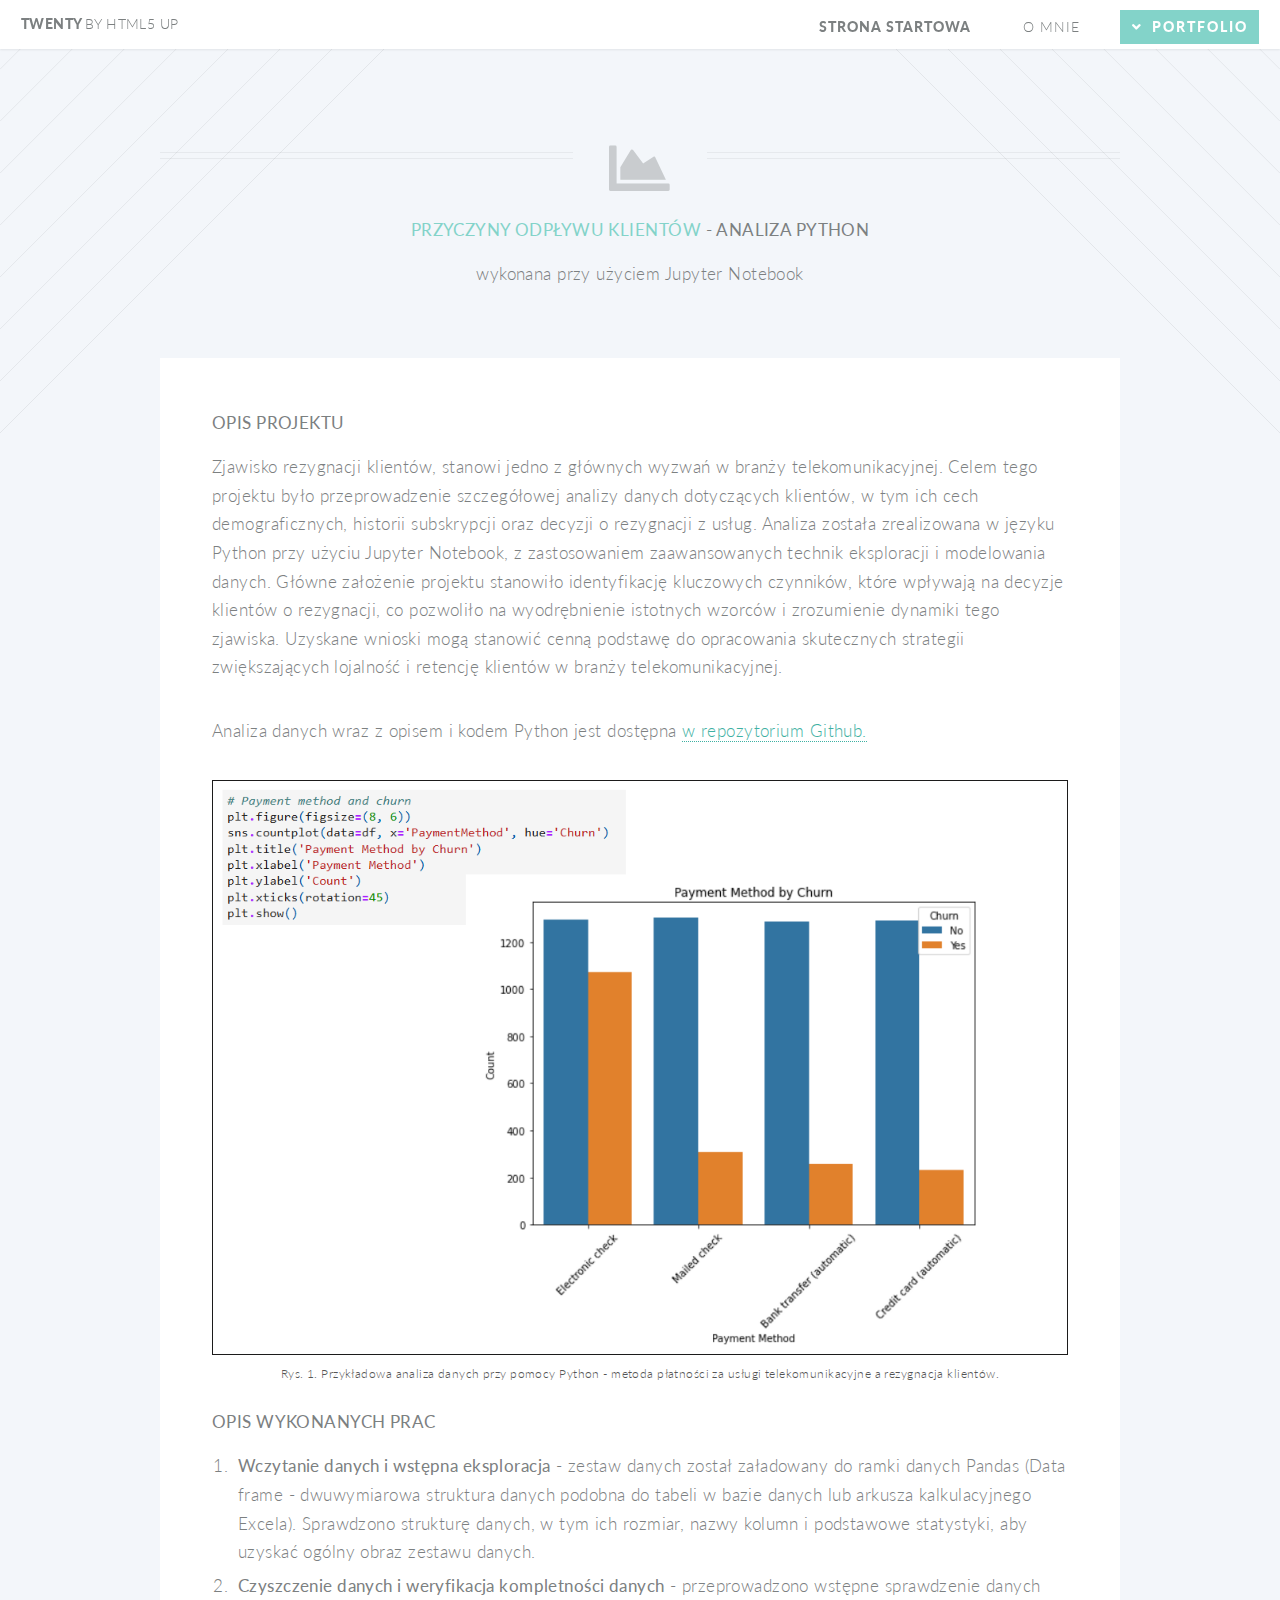
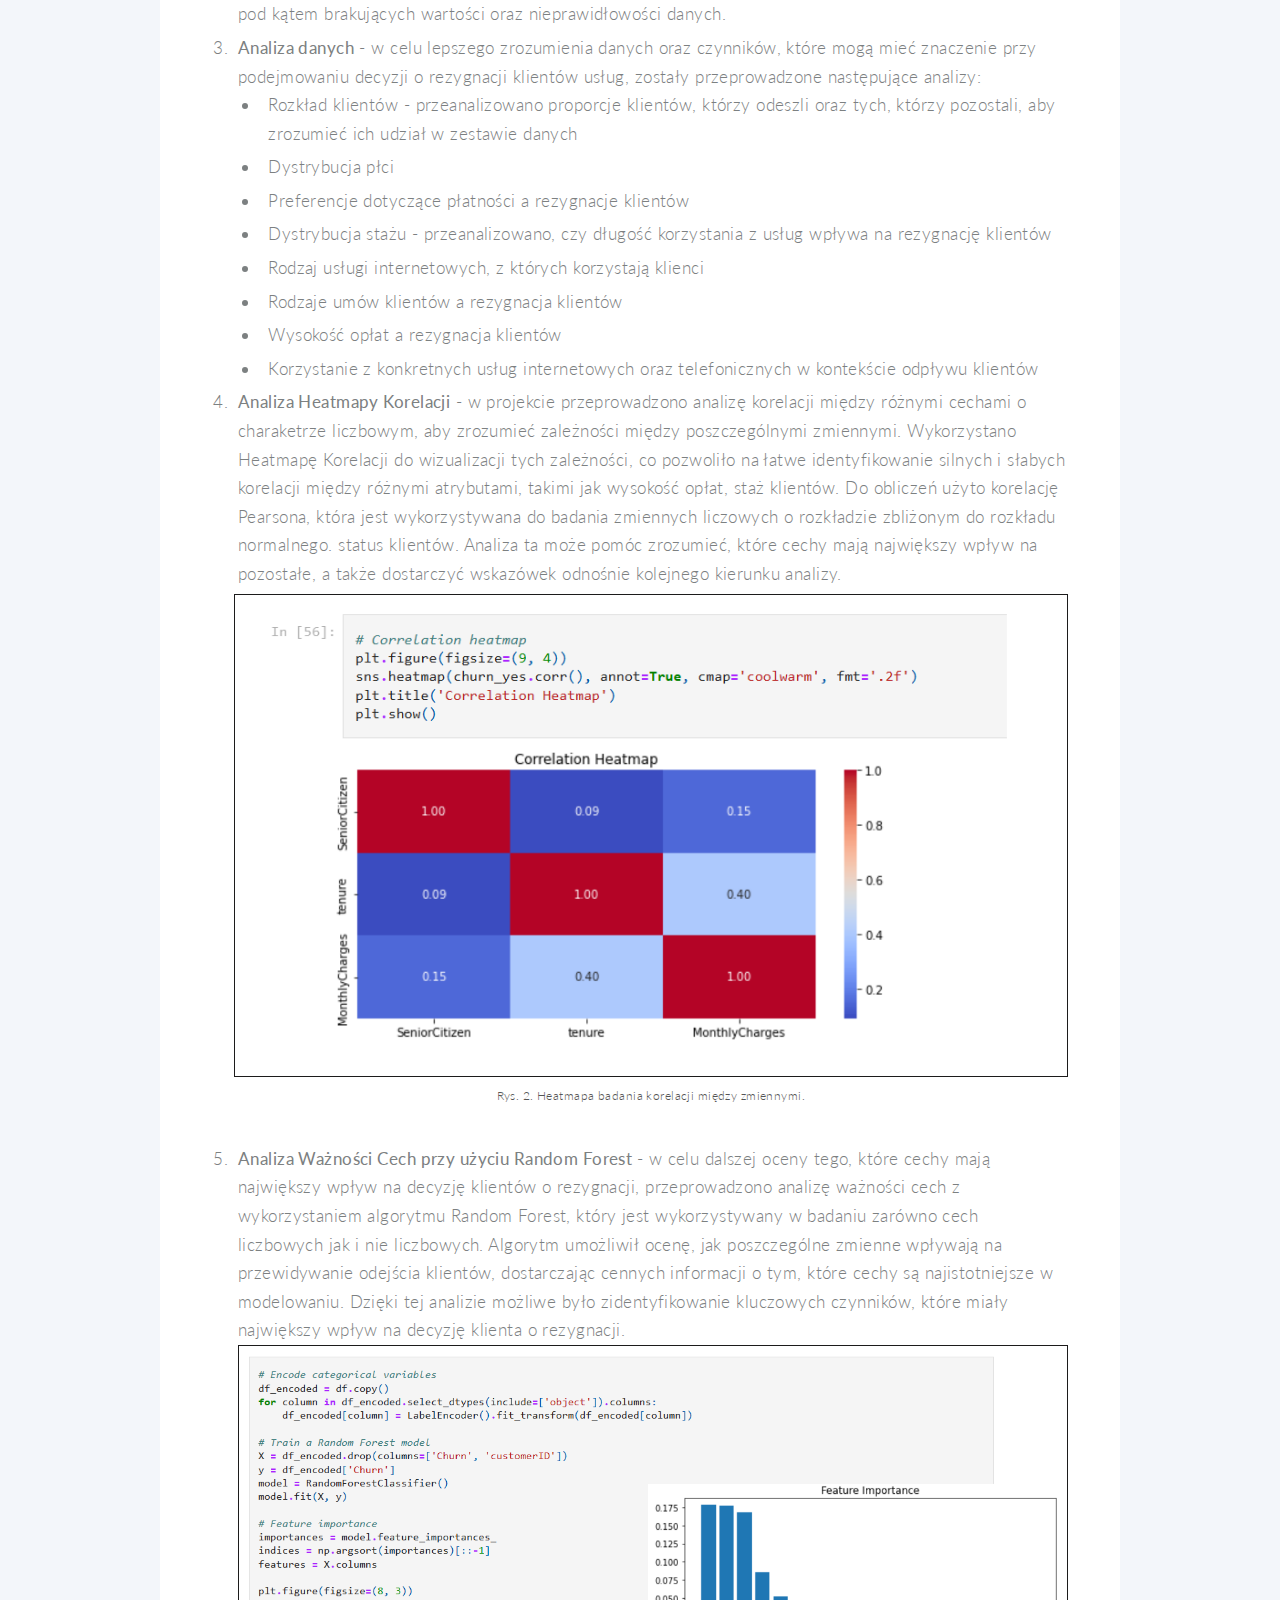
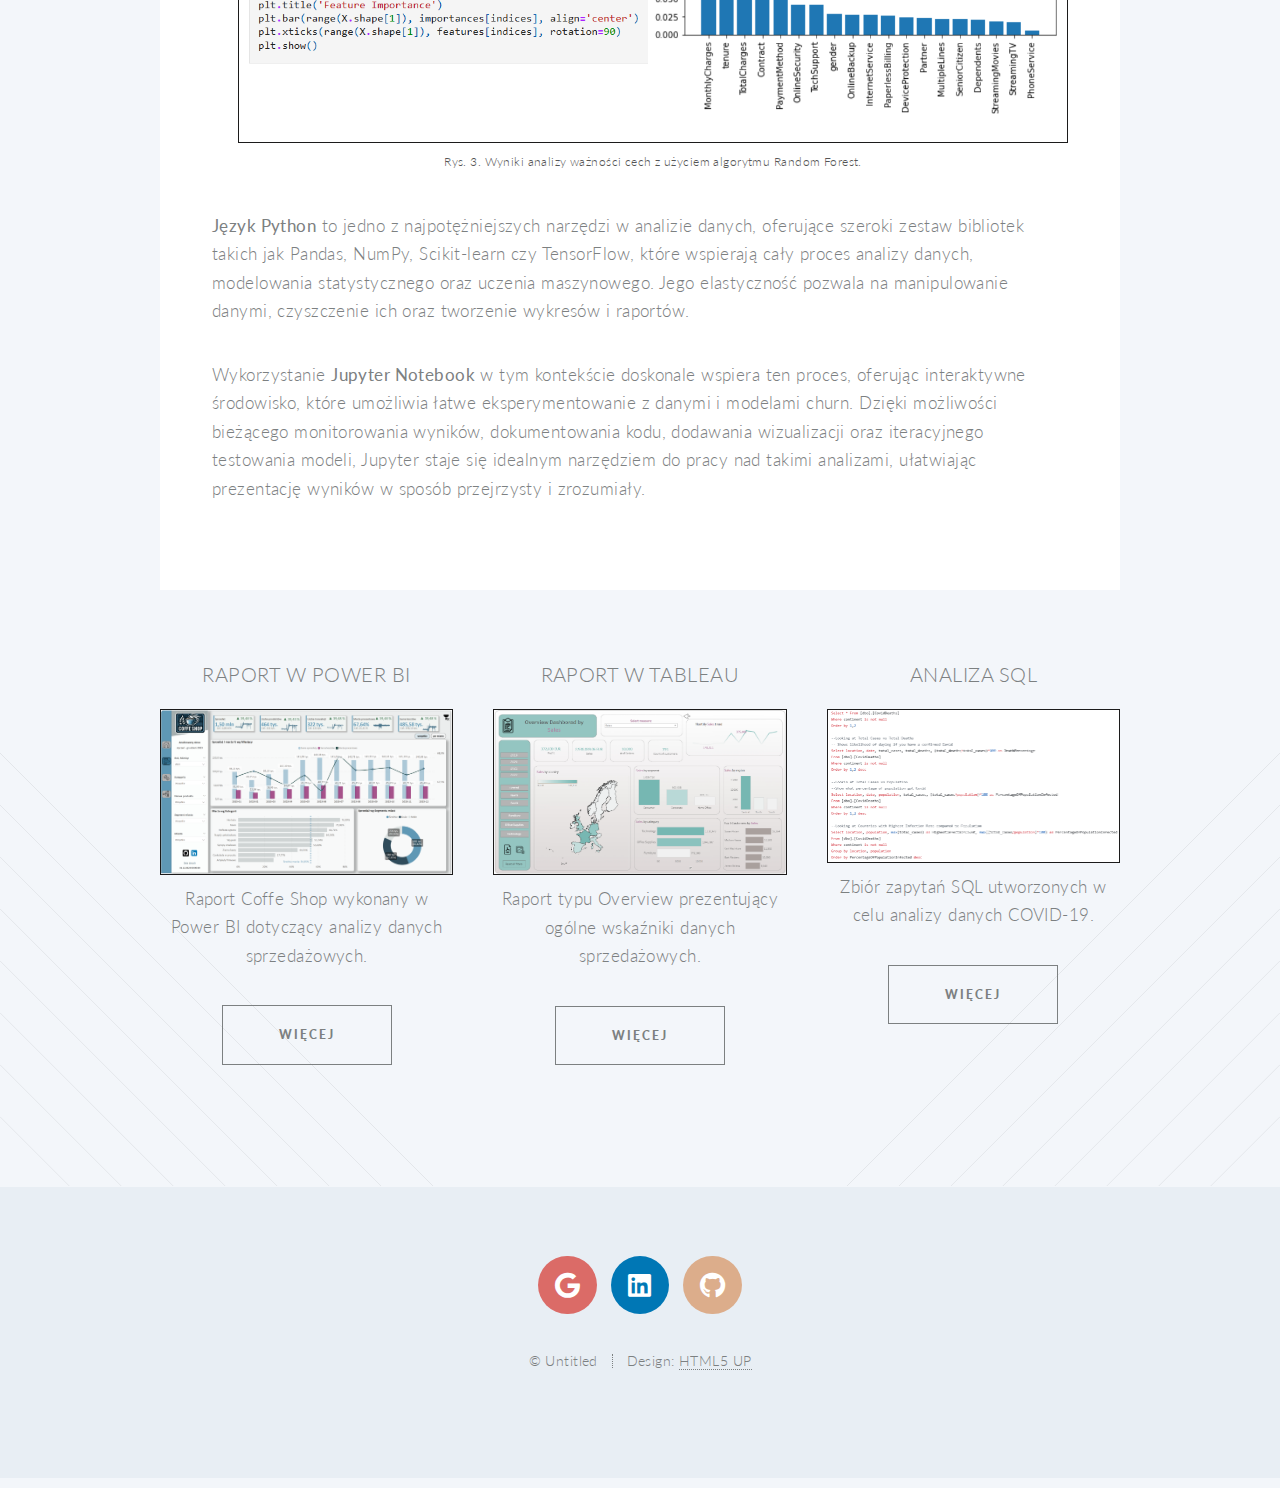
==== AnalizaPython.html @ 29f0e267 "Dodanie Python" ====
<!DOCTYPE HTML>
<!--
	Twenty by HTML5 UP
	html5up.net | @ajlkn
	Free for personal and commercial use under the CCA 3.0 license (html5up.net/license)
-->
<html>
	<head>
		<title>Twenty by HTML5 UP</title>
		<meta charset="utf-8" />
		<meta name="viewport" content="width=device-width, initial-scale=1, user-scalable=no" />
		<link rel="stylesheet" href="assets/css/main.css" />
		<link href="https://cdnjs.cloudflare.com/ajax/libs/font-awesome/5.15.4/css/all.min.css" rel="stylesheet">

		
	</head>
	<body class="no-sidebar is-preload">
		<div id="page-wrapper">


			<!-- Header -->
			<header id="header">
				<h1 id="logo"><a href="index.html">Twenty <span>by HTML5 UP</span></a></h1>
				<nav id="nav">
					<ul>
						<li class="current"><a href="index.html">Strona startowa</a></li>
						<li><a href="Omnie.html">O mnie</a></li>
						<li class="submenu has-submenu">
							<a href="Portfolio.html" class="button primary">Portfolio</a>
							<ul>
								<li><a href="CoffeShop.html">Coffe Shop - raport Power BI</a></li>
								<li><a href="RaportTableau.html">Overview Dashboard - raport Tableau</a></li>
								<li><a href="AnalizaPython.html">Powody odpływu klientów - analiza Python</a></li>
								<li><a href="AnalizaSQL.html">COVID-19 - analiza SQL</a></li>
							</ul>
						</li>
					</ul>
				</nav>
			</header>
			

			<!-- Main -->

			<article id="main">

				<header class="special container">
					<span class="icon solid fa-chart-area"></span>
					<h1><span style="color: #83d3c9;"><b>Przyczyny odpływu klientów</b> </span><strong> - analiza Python</strong></h1>
					<p>wykonana przy użyciem Jupyter Notebook</p>
				</header>
					
					<!-- One -->
						<section class="wrapper style4 container">

							<!-- Content -->
								<div class="content">
									<section>
											<h1><b>Opis projektu</b></h1>
										<p>Zjawisko rezygnacji klientów, stanowi jedno z głównych wyzwań w branży telekomunikacyjnej. Celem tego projektu było przeprowadzenie szczegółowej analizy danych dotyczących klientów, w tym ich cech demograficznych, historii subskrypcji oraz decyzji o rezygnacji z usług. Analiza została zrealizowana w języku Python przy użyciu Jupyter Notebook, z zastosowaniem zaawansowanych technik eksploracji i modelowania danych. Główne założenie projektu stanowiło identyfikację kluczowych czynników, które wpływają na decyzje klientów o rezygnacji, co pozwoliło na wyodrębnienie istotnych wzorców i zrozumienie dynamiki tego zjawiska. Uzyskane wnioski mogą stanowić cenną podstawę do opracowania skutecznych strategii zwiększających lojalność i retencję klientów w branży telekomunikacyjnej.</p>

										<p>Analiza danych wraz z opisem i kodem Python jest dostępna <a href="https://github.com/KatarzynaTondas/Python-Projects/blob/main/CustomersChurn_analysis.ipynb/"> w repozytorium Github.</a></p>
										<style>
											ol {
												margin: 2; /* Zmniejsza margines wokół listy */
												padding: 2; /* Zmniejsza odstęp wewnętrzny listy */
											}
											ol li {
												margin-bottom: 5px; /* Zmniejsza odstęp między elementami listy */
											}
										</style>
										<!--
										<ol>
											<li> Strona tytułowa - strona wstępna z wprowadzeniem do raportu.</li>
											<li> Sprzedaż - karta prezentująca główne wskaźniki KPI, trend sprzedaży oraz kosztów w wybranym przez Użytkownika raportu okresie w odniesieniu do marży %. </li>
											<li> Produkty - karta zawierająca dane szczegółowe dotyczące sprzedaży poszczególnych produktów m.in. według kategorii, top sprzedających się produktów, sprzedaży narastająco w ujęciu MTD oraz YTD, udziału sprzedaży produktów zawierających alergeny. </li>
											<li> Drzewo dekompozycji - wizaualizacja dynamiczna, umożliwiająca analizę wybranej wielkości: marży, kosztów lub sprzedaży pod kątem nałożonych przez Użytkownika filtrów. </li>
										</ol>
									-->
										<figure>
											<a href="#" class="image featured" onclick="zoomImage(event)">
												<img src="images/ChurnPaymentMethod.png" alt="Obrazek" />
											</a>
											<figcaption class="caption">Rys. 1. Przykładowa analiza danych przy pomocy Python - metoda płatności za usługi telekomunikacyjne a rezygnacja klientów.</figcaption>
										</figure>
										
										<style>
											.caption {
												font-size: 12px; /* Zmienia rozmiar czcionki */
												color: #555; /* Zmienia kolor tekstu */
												text-align: center; /* Wyrównuje tekst do środka */
												margin-top: 1px;  /* Dodaje odstęp powyżej podpisu */
												margin-bottom: 20px;
											}
										</style>
										
										<h1><b>Opis wykonanych prac</b></h1>
										<ol>
											<li> <b>Wczytanie danych i wstępna eksploracja</b> - zestaw danych został załadowany do ramki danych Pandas (Data frame - dwuwymiarowa struktura danych podobna do tabeli w bazie danych lub arkusza kalkulacyjnego Excela). Sprawdzono strukturę danych, w tym ich rozmiar, nazwy kolumn i podstawowe statystyki, aby uzyskać ogólny obraz zestawu danych.</li>
											<li> <b>Czyszczenie danych i weryfikacja kompletności danych</b> - przeprowadzono wstępne sprawdzenie danych pod kątem brakujących wartości oraz nieprawidłowości danych.</li>
											<li> <b>Analiza danych</b> - w celu lepszego zrozumienia danych oraz czynników, które mogą mieć znaczenie przy podejmowaniu decyzji o rezygnacji klientów usług, zostały przeprowadzone następujące analizy:
												<ul>
													<li>Rozkład klientów - przeanalizowano proporcje klientów, którzy odeszli oraz tych, którzy pozostali, aby zrozumieć ich udział w zestawie danych</li>
													<li>Dystrybucja płci</li>
													<li>Preferencje dotyczące płatności a rezygnacje klientów</li>
													<li>Dystrybucja stażu - przeanalizowano, czy długość korzystania z usług wpływa na rezygnację klientów</li>
													<li>Rodzaj usługi internetowych, z których korzystają klienci</li>
													<li>Rodzaje umów klientów a rezygnacja klientów</li>
													<li>Wysokość opłat a rezygnacja klientów</li>
													<li>Korzystanie z konkretnych usług internetowych oraz telefonicznych w kontekście odpływu klientów</li>
													</li>
												</ul>
												
											<li><b>Analiza Heatmapy Korelacji</b> - w projekcie przeprowadzono analizę korelacji między różnymi cechami o charaketrze liczbowym, aby zrozumieć zależności między poszczególnymi zmiennymi. Wykorzystano Heatmapę Korelacji do wizualizacji tych zależności, co pozwoliło na łatwe identyfikowanie silnych i słabych korelacji między różnymi atrybutami, takimi jak wysokość opłat, staż klientów. Do obliczeń użyto korelację Pearsona, która jest wykorzystywana do badania zmiennych liczowych o rozkładzie zbliżonym do rozkładu normalnego. status klientów. Analiza ta może pomóc zrozumieć, które cechy mają największy wpływ na pozostałe, a także dostarczyć wskazówek odnośnie kolejnego kierunku analizy. </li>
											<section>
											<figure>
												<a href="#" class="image featured" onclick="zoomImage(event)">
													<img src="images/CorrelationHeatmap.png" alt="Obrazek" />
												</a>
												<figcaption class="caption">Rys. 2. Heatmapa badania korelacji między zmiennymi.</figcaption>
											</figure>
											</section>
											

											<p><li><b>Analiza Ważności Cech przy użyciu Random Forest </b> - w celu dalszej oceny tego, które cechy mają największy wpływ na decyzję klientów o rezygnacji, przeprowadzono analizę ważności cech z wykorzystaniem algorytmu Random Forest, który jest wykorzystywany w badaniu zarówno cech liczbowych jak i nie liczbowych. 
												Algorytm umożliwił ocenę, jak poszczególne zmienne wpływają na przewidywanie odejścia klientów, dostarczając cennych informacji o tym, które cechy są najistotniejsze w modelowaniu. Dzięki tej analizie możliwe było zidentyfikowanie kluczowych czynników, które miały największy wpływ na decyzję klienta o rezygnacji.
												<section>
													<figure>
														<a href="#" class="image featured" onclick="zoomImage(event)">
															<img src="images/RandomForest.png" alt="Obrazek" />
														</a>
														<figcaption class="caption">Rys. 3. Wyniki analizy ważności cech z użyciem algorytmu Random Forest.</figcaption>
													</figure>
													</section>
											</li>
										</ol>
										<p><b>Język Python</b> to jedno z najpotężniejszych narzędzi w analizie danych, oferujące szeroki zestaw bibliotek takich jak Pandas, NumPy, Scikit-learn czy TensorFlow, które wspierają cały proces analizy danych, modelowania statystycznego oraz uczenia maszynowego. Jego elastyczność pozwala na manipulowanie danymi, czyszczenie ich oraz tworzenie wykresów i raportów. </p>
											<p>Wykorzystanie <b>Jupyter Notebook</b> w tym kontekście doskonale wspiera ten proces, oferując interaktywne środowisko, które umożliwia łatwe eksperymentowanie z danymi i modelami churn. Dzięki możliwości bieżącego monitorowania wyników, dokumentowania kodu, dodawania wizualizacji oraz iteracyjnego testowania modeli, Jupyter staje się idealnym narzędziem do pracy nad takimi analizami, ułatwiając prezentację wyników w sposób przejrzysty i zrozumiały.</p>



<!--
										Jednym z założeń, którym kierowałam się podczas projektowania układu raportu była prezentacja danych w ujęciu od ogółu do szczegółu. Zostało to zrealizowane poprzez budowę trzech kart raportu, a każda z nich umożliwia przeprowadzenie coraz bardziej szczegółowej analizy. Karta <b>Sprzedaż</b> (Rys.1.) została tak zaprojektowana, aby dawać ogólny wgląd w analizę sprzedży, kosztów i marży. 
										Karta <b>Produkty</b> (Rys. 2.) umożliwia zagłębienie się w dalsze szczegóły wskaźników, które zainteresowały Użytkownika raportu.
									    Natomiast, <b>drzewo dekompozycji</b> (Rys.3.), umieszczone na ostatniej karcie to dynamiczna i interaktywna wizualizacja, która pozwala na analizę danych w wielu wymiarach. Automatycznie agreguje dane i umożliwia przechodzenie do szczegółów w dowolnej kolejności. 
										Drzewo dekompozycji jest potężnym narzędziem do analizy danych, które może znacząco ułatwić zrozumienie złożonych zestawów danych i podejmowanie decyzji biznesowych. </p>
										<figure>
											<a href="#" class="image featured" onclick="zoomImage(event)">
												<img src="images/CoffeShop3.png" alt="" />
											</a>
											<figcaption class="caption">Rys. 2. Widok karty Produkty - umożliwiającej szczegółową analizę danych.</figcaption>
										</figure>
										
										<style>
											.caption {
												font-size: 12px; /* Zmienia rozmiar czcionki */
												color: #555; /* Zmienia kolor tekstu */
												text-align: center; /* Wyrównuje tekst do środka */
												margin-top: 1px;  /* Dodaje odstęp powyżej podpisu */
												margin-bottom: 20px;
											}
										</style>


												<figure>
													<a href="#" class="image featured" onclick="zoomImage(event)">
														<img src="images/CoffeShop4.png" alt="" />
													</a>
													<figcaption class="caption">Rys. 3. Prezentacja wizualizacji drzewo dekompozycji.</figcaption>
												</figure>
												
												<style>
													.caption {
														font-size: 12px; /* Zmienia rozmiar czcionki */
														color: #555; /* Zmienia kolor tekstu */
														text-align: center; /* Wyrównuje tekst do środka */
														margin-top: 1px;  /* Dodaje odstęp powyżej podpisu */
														margin-bottom: 20px;
													}
												</style>
									</section>
									<header>
										<h1><b>ZALETY BUDOWANIA RAPORTÓW W POWER BI</b></h1>
										
									</header>
									<p>Dynamiczne wizualizacje w Power BI oferują wiele zalet, które mogą znacząco poprawić analizę i prezentację danych. Do najważniejszych z nich można zaliczyć:</p>
									<style>
										p {
											margin-bottom: 20px; /* Zmniejsza odstęp poniżej elementu <p> */
										}
									</style>

									<style>
										ol {
											margin: 2; /* Zmniejsza margines wokół listy */
											padding: 2; /* Zmniejsza odstęp wewnętrzny listy */
										}
										ol li {
											margin-bottom: 10px; /* Zmniejsza odstęp między elementami listy */
										}
									</style>
									<ol class="custom-list">
   									<li>Przejrzystość i efektywność - dzięki zaawansowanym funkcjom analitycznym i możliwości tworzenia interaktywnych raportów, Power BI pomaga w przejrzystej i efektywnej prezentacji danych, co ułatwia podejmowanie decyzji biznesowych.</li>
    								<li>Integracja z różnymi źródłami danych - Power BI umożliwia integrację danych z różnych źródeł, takich jak bazy danych, pliki Excel, usługi chmurowe czy aplikacje biznesowe, co pozwala na tworzenie kompleksowych i spójnych raportów.</li>
    								<li>Interaktywność - Użytkownicy mogą wchodzić w interakcje z danymi, filtrując je, sortując i eksplorując różne widoki. To pozwala na głębszą analizę i lepsze zrozumienie danych.</li>
   									<li>Łatwość porównywania danych - dynamiczne wykresy, pozwalają na szybkie porównanie wartości między różnymi kategoriami oraz analizę trendów w danych.</li>
									<li>Dobór częstotliwości odświeżania danych - w zależności od potrzeby biznesowej, użytkownik może określić częstotliwość odświeżania danych, co pozwala na dostosowanie analizy do specyficznych wymagań i zapewnia aktualność informacji.</li>

								</ol>

									<style>
									.custom-list {
    								list-style-type: disc;
									}
								</style>
								-->
								</div>

						</section>
							
					<!-- Two -->
						<section class="wrapper style1 container special">
							<div class="row">
								<div class="col-4 col-12-narrower">

									<section>
										<header>
											<h3>Raport w Power BI</h3>
											<a href="CoffeShop.html" class="image featured" style="margin-bottom: 10px;"><img src="images/CoffeShop.png" alt="" /></a>
										</header>
										<p>Raport Coffe Shop wykonany w Power BI dotyczący analizy danych sprzedażowych.</p>
										<footer>
											<ul class="buttons">
												<li><a href="CoffeShop.html" class="button small">więcej</a></li>
											</ul>
										</footer>
									</section>
								</div>
								
								<div class="col-4 col-12-narrower">

									<section>
										<header>
											<h3>Raport w Tableau</h3>
											<a href="Raport" class="image featured" style="margin-bottom: 10px;"><img src="images/RaportTableau.png" alt="" /></a>
										</header>
										<p>Raport typu Overview prezentujący ogólne wskaźniki danych sprzedażowych.</p>
										<footer>
											<ul class="buttons">
												<li><a href="RaportTableau.html" class="button small">więcej</a></li>
											</ul>
										</footer>
									</section>
								</div>
								
								<div class="col-4 col-12-narrower">

									<section>
										<header>
											<h3>Analiza SQL</h3>
											<a href="CoffeShop.html" class="image featured" style="margin-bottom: 10px;"><img src="images/CovidSQL.png" alt="" /></a>
										</header>
										<p>Zbiór zapytań SQL utworzonych w celu analizy danych COVID-19.</p>
										<footer>
											<ul class="buttons">
												<li><a href="#" class="button small">więcej</a></li>
											</ul>
										</footer>
									</section>

								</div>
							</div>
							
						</section>

						
				</article>

			<!-- Footer -->
				<footer id="footer">

					<ul class="icons">
						<!--<li><a href="#" class="icon brands circle fa-twitter"><span class="label">Twitter</span></a></li>-->
						<!--<li><a href="#" class="icon brands circle fa-facebook-f"><span class="label">Facebook</span></a></li>-->
						<li><a href="mailto:tondas.katarzyna@gmail.com" class="icon brands circle fa-google"><span class="label">Gmail</span></a></li>
						<li><a href="https://www.linkedin.com/in/katarzynatondas/" class="icon brands circle fa-linkedin"><span class="label">Linkedin</span></a></li>
						<li><a href="https://github.com/KatarzynaTondas/" class="icon brands circle fa-github"><span class="label">Github</span></a></li>
						<!--<li><a href="#" class="icon brands circle fa-dribbble"><span class="label">Dribbble</span></a></li>-->
					</ul>

					<ul class="copyright" style="margin: 20px; padding: 20px;">
						<li>&copy; Untitled</li><li>Design: <a href="http://html5up.net">HTML5 UP</a></li>
					</ul>

				</footer>

		</div>

		<!-- Scripts -->

		<script src="assets/js/jquery.min.js"></script>
		<script src="assets/js/jquery.dropotron.min.js"></script>
		<script src="assets/js/jquery.scrolly.min.js"></script>
		<script src="assets/js/jquery.scrollgress.min.js"></script>
		<script src="assets/js/jquery.scrollex.min.js"></script>
		<script src="assets/js/browser.min.js"></script>
		<script src="assets/js/breakpoints.min.js"></script>
		<script src="assets/js/util.js"></script>
		<script src="assets/js/main.js"></script>
	</body>
</html>
---- assets/css/main.css ----
@import url("fontawesome-all.min.css");
@import url("https://fonts.googleapis.com/css?family=Lato:300,400,900");

/*
	Twenty by HTML5 UP
	html5up.net | @ajlkn
	Free for personal and commercial use under the CCA 3.0 license (html5up.net/license)
*/

html, body, div, span, applet, object,
iframe, h1, h2, h3, h4, h5, h6, p, blockquote,
pre, a, abbr, acronym, address, big, cite,
code, del, dfn, em, img, ins, kbd, q, s, samp,
small, strike, strong, sub, sup, tt, var, b,
u, i, center, dl, dt, dd, ol, ul, li, fieldset,
form, label, legend, table, caption, tbody,
tfoot, thead, tr, th, td, article, aside,
canvas, details, embed, figure, figcaption,
footer, header, hgroup, menu, nav, output, ruby,
section, summary, time, mark, audio, video {
	margin: 0;
	padding: 0;
	border: 0;
	font-size: 100%;
	font: inherit;
	vertical-align: baseline;}

article, aside, details, figcaption, figure,
footer, header, hgroup, menu, nav, section {
	display: block;}

body {
	line-height: 1;
}

ol, ul {
	list-style: yes;
}

blockquote, q {
	quotes: none;
}

	blockquote:before, blockquote:after, q:before, q:after {
		content: '';
		content: none;
	}

table {
	border-collapse: collapse;
	border-spacing: 0;
}

body {
	-webkit-text-size-adjust: none;
}

mark {
	background-color: transparent;
	color: inherit;
}

input::-moz-focus-inner {
	border: 0;
	padding: 0;
}

input, select, textarea {
	-moz-appearance: none;
	-webkit-appearance: none;
	-ms-appearance: none;
	appearance: none;
}

/* Basic */

	html {
		box-sizing: border-box;
	}

	*, *:before, *:after {
		box-sizing: inherit;
	}

	body {
		background: #f3f6fa;
	}

		body.is-preload *, body.is-preload *:before, body.is-preload *:after {
			-moz-animation: none !important;
			-webkit-animation: none !important;
			-ms-animation: none !important;
			animation: none !important;
			-moz-transition: none !important;
			-webkit-transition: none !important;
			-ms-transition: none !important;
			transition: none !important;
		}

	body, input, select, textarea {
		color: #7c8081;
		font-family: 'Lato', sans-serif;
		font-size: 15pt;
		font-weight: 300;
		letter-spacing: 0.025em;
		line-height: 1.75em;
	}

	a {
		-moz-transition: color 0.2s ease-in-out, border-color 0.2s ease-in-out, background-color 0.2s ease-in-out;
		-webkit-transition: color 0.2s ease-in-out, border-color 0.2s ease-in-out, background-color 0.2s ease-in-out;
		-ms-transition: color 0.2s ease-in-out, border-color 0.2s ease-in-out, background-color 0.2s ease-in-out;
		transition: color 0.2s ease-in-out, border-color 0.2s ease-in-out, background-color 0.2s ease-in-out;
		color: #3fb1a3;
		text-decoration: none;
		border-bottom: dotted 1px;
	}

		a:hover {
			border-bottom-color: transparent;
		}

	strong, b {
		font-weight: 400;
	}

	p, ul, ol, dl, table, blockquote {
		margin: 0 0 2em 0;
	}

	h1, h2, h3, h4, h5, h6 {
		color: inherit;
		font-weight: 300;
		line-height: 1.75em;
		margin-bottom: 1em;
		text-transform: uppercase;
	}

		h1 a, h2 a, h3 a, h4 a, h5 a, h6 a {
			color: inherit;
			text-decoration: none;
			border: 0;
		}

	h2 {
		font-size: 1.5em;
		letter-spacing: 0.1em;
	}

	h3 {
		font-size: 1.15em;
		letter-spacing: 0.025em;
	}

	sub {
		font-size: 0.8em;
		position: relative;
		top: 0.5em;
	}

	sup {
		font-size: 0.8em;
		position: relative;
		top: -0.5em;
	}

	hr {
		border-top: solid 1px rgba(124, 128, 129, 0.2);
		border: 0;
		margin-bottom: 1.5em;
	}

	blockquote {
		border-left: solid 0.5em rgba(124, 128, 129, 0.2);
		font-style: italic;
		padding: 1em 0 1em 2em;
	}

/* Container */

	.container {
		margin: 0 auto;
		max-width: 100%;
		width: 1400px;
	}

		.container.medium {
			width: 1050px;
		}

		@media screen and (max-width: 1680px) {

			.container {
				width: 1200px;
			}

				.container.medium {
					width: 900px;
				}

		}

		@media screen and (max-width: 1280px) {

			.container {
				width: 960px;
			}

				.container.medium {
					width: 735px;
				}

		}

		@media screen and (max-width: 980px) {

			.container {
				width: 95%;
			}

				.container.medium {
					width: 71.25%;
				}

		}

		@media screen and (max-width: 840px) {

			.container {
				width: 95%;
			}

				.container.medium {
					width: 95%;
				}

		}

		@media screen and (max-width: 736px) {

			.container {
				width: 100%;
			}

				.container.medium {
					width: 100%;
				}

		}

/* Row */

	.row {
		display: flex;
		flex-wrap: wrap;
		box-sizing: border-box;
		align-items: stretch;
	}

		.row > * {
			box-sizing: border-box;
		}

		.row.gtr-uniform > * > :last-child {
			margin-bottom: 0;
		}

		.row.aln-left {
			justify-content: flex-start;
		}

		.row.aln-center {
			justify-content: center;
		}

		.row.aln-right {
			justify-content: flex-end;
		}

		.row.aln-top {
			align-items: flex-start;
		}

		.row.aln-middle {
			align-items: center;
		}

		.row.aln-bottom {
			align-items: flex-end;
		}

		.row > .imp {
			order: -1;
		}

		.row > .col-1 {
			width: 8.33333%;
		}

		.row > .off-1 {
			margin-left: 8.33333%;
		}

		.row > .col-2 {
			width: 16.66667%;
		}

		.row > .off-2 {
			margin-left: 16.66667%;
		}

		.row > .col-3 {
			width: 25%;
		}

		.row > .off-3 {
			margin-left: 25%;
		}

		.row > .col-4 {
			width: 33.33333%;
		}

		.row > .off-4 {
			margin-left: 33.33333%;
		}

		.row > .col-5 {
			width: 41.66667%;
		}

		.row > .off-5 {
			margin-left: 41.66667%;
		}

		.row > .col-6 {
			width: 50%;
		}

		.row > .off-6 {
			margin-left: 50%;
		}

		.row > .col-7 {
			width: 58.33333%;
		}

		.row > .off-7 {
			margin-left: 58.33333%;
		}

		.row > .col-8 {
			width: 66.66667%;
		}

		.row > .off-8 {
			margin-left: 66.66667%;
		}

		.row > .col-9 {
			width: 75%;
		}

		.row > .off-9 {
			margin-left: 75%;
		}

		.row > .col-10 {
			width: 83.33333%;
		}

		.row > .off-10 {
			margin-left: 83.33333%;
		}

		.row > .col-11 {
			width: 91.66667%;
		}

		.row > .off-11 {
			margin-left: 91.66667%;
		}

		.row > .col-12 {
			width: 100%;
		}

		.row > .off-12 {
			margin-left: 100%;
		}

		.row.gtr-0 {
			margin-top: 0px;
			margin-left: 0px;
		}

			.row.gtr-0 > * {
				padding: 0px 0 0 0px;
			}

			.row.gtr-0.gtr-uniform {
				margin-top: 0px;
			}

				.row.gtr-0.gtr-uniform > * {
					padding-top: 0px;
				}

		.row.gtr-25 {
			margin-top: -12.5px;
			margin-left: -12.5px;
		}

			.row.gtr-25 > * {
				padding: 12.5px 0 0 12.5px;
			}

			.row.gtr-25.gtr-uniform {
				margin-top: -12.5px;
			}

				.row.gtr-25.gtr-uniform > * {
					padding-top: 12.5px;
				}

		.row.gtr-50 {
			margin-top: -25px;
			margin-left: -25px;
		}

			.row.gtr-50 > * {
				padding: 25px 0 0 25px;
			}

			.row.gtr-50.gtr-uniform {
				margin-top: -25px;
			}

				.row.gtr-50.gtr-uniform > * {
					padding-top: 25px;
				}

		.row {
			margin-top: -50px;
			margin-left: -50px;
		}

			.row > * {
				padding: 50px 0 0 50px;
			}

			.row.gtr-uniform {
				margin-top: -50px;
			}

				.row.gtr-uniform > * {
					padding-top: 50px;
				}

		.row.gtr-150 {
			margin-top: -75px;
			margin-left: -75px;
		}

			.row.gtr-150 > * {
				padding: 75px 0 0 75px;
			}

			.row.gtr-150.gtr-uniform {
				margin-top: -75px;
			}

				.row.gtr-150.gtr-uniform > * {
					padding-top: 75px;
				}

		.row.gtr-200 {
			margin-top: -100px;
			margin-left: -100px;
		}

			.row.gtr-200 > * {
				padding: 100px 0 0 100px;
			}

			.row.gtr-200.gtr-uniform {
				margin-top: -100px;
			}

				.row.gtr-200.gtr-uniform > * {
					padding-top: 100px;
				}

		@media screen and (max-width: 1680px) {

			.row {
				display: flex;
				flex-wrap: wrap;
				box-sizing: border-box;
				align-items: stretch;
			}

				.row > * {
					box-sizing: border-box;
				}

				.row.gtr-uniform > * > :last-child {
					margin-bottom: 0;
				}

				.row.aln-left {
					justify-content: flex-start;
				}

				.row.aln-center {
					justify-content: center;
				}

				.row.aln-right {
					justify-content: flex-end;
				}

				.row.aln-top {
					align-items: flex-start;
				}

				.row.aln-middle {
					align-items: center;
				}

				.row.aln-bottom {
					align-items: flex-end;
				}

				.row > .imp-wide {
					order: -1;
				}

				.row > .col-1-wide {
					width: 8.33333%;
				}

				.row > .off-1-wide {
					margin-left: 8.33333%;
				}

				.row > .col-2-wide {
					width: 16.66667%;
				}

				.row > .off-2-wide {
					margin-left: 16.66667%;
				}

				.row > .col-3-wide {
					width: 25%;
				}

				.row > .off-3-wide {
					margin-left: 25%;
				}

				.row > .col-4-wide {
					width: 33.33333%;
				}

				.row > .off-4-wide {
					margin-left: 33.33333%;
				}

				.row > .col-5-wide {
					width: 41.66667%;
				}

				.row > .off-5-wide {
					margin-left: 41.66667%;
				}

				.row > .col-6-wide {
					width: 50%;
				}

				.row > .off-6-wide {
					margin-left: 50%;
				}

				.row > .col-7-wide {
					width: 58.33333%;
				}

				.row > .off-7-wide {
					margin-left: 58.33333%;
				}

				.row > .col-8-wide {
					width: 66.66667%;
				}

				.row > .off-8-wide {
					margin-left: 66.66667%;
				}

				.row > .col-9-wide {
					width: 75%;
				}

				.row > .off-9-wide {
					margin-left: 75%;
				}

				.row > .col-10-wide {
					width: 83.33333%;
				}

				.row > .off-10-wide {
					margin-left: 83.33333%;
				}

				.row > .col-11-wide {
					width: 91.66667%;
				}

				.row > .off-11-wide {
					margin-left: 91.66667%;
				}

				.row > .col-12-wide {
					width: 100%;
				}

				.row > .off-12-wide {
					margin-left: 100%;
				}

				.row.gtr-0 {
					margin-top: 0px;
					margin-left: 0px;
				}

					.row.gtr-0 > * {
						padding: 0px 0 0 0px;
					}

					.row.gtr-0.gtr-uniform {
						margin-top: 0px;
					}

						.row.gtr-0.gtr-uniform > * {
							padding-top: 0px;
						}

				.row.gtr-25 {
					margin-top: -10px;
					margin-left: -10px;
				}

					.row.gtr-25 > * {
						padding: 10px 0 0 10px;
					}

					.row.gtr-25.gtr-uniform {
						margin-top: -10px;
					}

						.row.gtr-25.gtr-uniform > * {
							padding-top: 10px;
						}

				.row.gtr-50 {
					margin-top: -20px;
					margin-left: -20px;
				}

					.row.gtr-50 > * {
						padding: 20px 0 0 20px;
					}

					.row.gtr-50.gtr-uniform {
						margin-top: -20px;
					}

						.row.gtr-50.gtr-uniform > * {
							padding-top: 20px;
						}

				.row {
					margin-top: -40px;
					margin-left: -40px;
				}

					.row > * {
						padding: 40px 0 0 40px;
					}

					.row.gtr-uniform {
						margin-top: -40px;
					}

						.row.gtr-uniform > * {
							padding-top: 40px;
						}

				.row.gtr-150 {
					margin-top: -60px;
					margin-left: -60px;
				}

					.row.gtr-150 > * {
						padding: 60px 0 0 60px;
					}

					.row.gtr-150.gtr-uniform {
						margin-top: -60px;
					}

						.row.gtr-150.gtr-uniform > * {
							padding-top: 60px;
						}

				.row.gtr-200 {
					margin-top: -80px;
					margin-left: -80px;
				}

					.row.gtr-200 > * {
						padding: 80px 0 0 80px;
					}

					.row.gtr-200.gtr-uniform {
						margin-top: -80px;
					}

						.row.gtr-200.gtr-uniform > * {
							padding-top: 80px;
						}

		}

		@media screen and (max-width: 1280px) {

			.row {
				display: flex;
				flex-wrap: wrap;
				box-sizing: border-box;
				align-items: stretch;
			}

				.row > * {
					box-sizing: border-box;
				}

				.row.gtr-uniform > * > :last-child {
					margin-bottom: 0;
				}

				.row.aln-left {
					justify-content: flex-start;
				}

				.row.aln-center {
					justify-content: center;
				}

				.row.aln-right {
					justify-content: flex-end;
				}

				.row.aln-top {
					align-items: flex-start;
				}

				.row.aln-middle {
					align-items: center;
				}

				.row.aln-bottom {
					align-items: flex-end;
				}

				.row > .imp-normal {
					order: -1;
				}

				.row > .col-1-normal {
					width: 8.33333%;
				}

				.row > .off-1-normal {
					margin-left: 8.33333%;
				}

				.row > .col-2-normal {
					width: 16.66667%;
				}

				.row > .off-2-normal {
					margin-left: 16.66667%;
				}

				.row > .col-3-normal {
					width: 25%;
				}

				.row > .off-3-normal {
					margin-left: 25%;
				}

				.row > .col-4-normal {
					width: 33.33333%;
				}

				.row > .off-4-normal {
					margin-left: 33.33333%;
				}

				.row > .col-5-normal {
					width: 41.66667%;
				}

				.row > .off-5-normal {
					margin-left: 41.66667%;
				}

				.row > .col-6-normal {
					width: 50%;
				}

				.row > .off-6-normal {
					margin-left: 50%;
				}

				.row > .col-7-normal {
					width: 58.33333%;
				}

				.row > .off-7-normal {
					margin-left: 58.33333%;
				}

				.row > .col-8-normal {
					width: 66.66667%;
				}

				.row > .off-8-normal {
					margin-left: 66.66667%;
				}

				.row > .col-9-normal {
					width: 75%;
				}

				.row > .off-9-normal {
					margin-left: 75%;
				}

				.row > .col-10-normal {
					width: 83.33333%;
				}

				.row > .off-10-normal {
					margin-left: 83.33333%;
				}

				.row > .col-11-normal {
					width: 91.66667%;
				}

				.row > .off-11-normal {
					margin-left: 91.66667%;
				}

				.row > .col-12-normal {
					width: 100%;
				}

				.row > .off-12-normal {
					margin-left: 100%;
				}

				.row.gtr-0 {
					margin-top: 0px;
					margin-left: 0px;
				}

					.row.gtr-0 > * {
						padding: 0px 0 0 0px;
					}

					.row.gtr-0.gtr-uniform {
						margin-top: 0px;
					}

						.row.gtr-0.gtr-uniform > * {
							padding-top: 0px;
						}

				.row.gtr-25 {
					margin-top: -10px;
					margin-left: -10px;
				}

					.row.gtr-25 > * {
						padding: 10px 0 0 10px;
					}

					.row.gtr-25.gtr-uniform {
						margin-top: -10px;
					}

						.row.gtr-25.gtr-uniform > * {
							padding-top: 10px;
						}

				.row.gtr-50 {
					margin-top: -20px;
					margin-left: -20px;
				}

					.row.gtr-50 > * {
						padding: 20px 0 0 20px;
					}

					.row.gtr-50.gtr-uniform {
						margin-top: -20px;
					}

						.row.gtr-50.gtr-uniform > * {
							padding-top: 20px;
						}

				.row {
					margin-top: -40px;
					margin-left: -40px;
				}

					.row > * {
						padding: 40px 0 0 40px;
					}

					.row.gtr-uniform {
						margin-top: -40px;
					}

						.row.gtr-uniform > * {
							padding-top: 40px;
						}

				.row.gtr-150 {
					margin-top: -60px;
					margin-left: -60px;
				}

					.row.gtr-150 > * {
						padding: 60px 0 0 60px;
					}

					.row.gtr-150.gtr-uniform {
						margin-top: -60px;
					}

						.row.gtr-150.gtr-uniform > * {
							padding-top: 60px;
						}

				.row.gtr-200 {
					margin-top: -80px;
					margin-left: -80px;
				}

					.row.gtr-200 > * {
						padding: 80px 0 0 80px;
					}

					.row.gtr-200.gtr-uniform {
						margin-top: -80px;
					}

						.row.gtr-200.gtr-uniform > * {
							padding-top: 80px;
						}

		}

		@media screen and (max-width: 980px) {

			.row {
				display: flex;
				flex-wrap: wrap;
				box-sizing: border-box;
				align-items: stretch;
			}

				.row > * {
					box-sizing: border-box;
				}

				.row.gtr-uniform > * > :last-child {
					margin-bottom: 0;
				}

				.row.aln-left {
					justify-content: flex-start;
				}

				.row.aln-center {
					justify-content: center;
				}

				.row.aln-right {
					justify-content: flex-end;
				}

				.row.aln-top {
					align-items: flex-start;
				}

				.row.aln-middle {
					align-items: center;
				}

				.row.aln-bottom {
					align-items: flex-end;
				}

				.row > .imp-narrow {
					order: -1;
				}

				.row > .col-1-narrow {
					width: 8.33333%;
				}

				.row > .off-1-narrow {
					margin-left: 8.33333%;
				}

				.row > .col-2-narrow {
					width: 16.66667%;
				}

				.row > .off-2-narrow {
					margin-left: 16.66667%;
				}

				.row > .col-3-narrow {
					width: 25%;
				}

				.row > .off-3-narrow {
					margin-left: 25%;
				}

				.row > .col-4-narrow {
					width: 33.33333%;
				}

				.row > .off-4-narrow {
					margin-left: 33.33333%;
				}

				.row > .col-5-narrow {
					width: 41.66667%;
				}

				.row > .off-5-narrow {
					margin-left: 41.66667%;
				}

				.row > .col-6-narrow {
					width: 50%;
				}

				.row > .off-6-narrow {
					margin-left: 50%;
				}

				.row > .col-7-narrow {
					width: 58.33333%;
				}

				.row > .off-7-narrow {
					margin-left: 58.33333%;
				}

				.row > .col-8-narrow {
					width: 66.66667%;
				}

				.row > .off-8-narrow {
					margin-left: 66.66667%;
				}

				.row > .col-9-narrow {
					width: 75%;
				}

				.row > .off-9-narrow {
					margin-left: 75%;
				}

				.row > .col-10-narrow {
					width: 83.33333%;
				}

				.row > .off-10-narrow {
					margin-left: 83.33333%;
				}

				.row > .col-11-narrow {
					width: 91.66667%;
				}

				.row > .off-11-narrow {
					margin-left: 91.66667%;
				}

				.row > .col-12-narrow {
					width: 100%;
				}

				.row > .off-12-narrow {
					margin-left: 100%;
				}

				.row.gtr-0 {
					margin-top: 0px;
					margin-left: 0px;
				}

					.row.gtr-0 > * {
						padding: 0px 0 0 0px;
					}

					.row.gtr-0.gtr-uniform {
						margin-top: 0px;
					}

						.row.gtr-0.gtr-uniform > * {
							padding-top: 0px;
						}

				.row.gtr-25 {
					margin-top: -7.5px;
					margin-left: -7.5px;
				}

					.row.gtr-25 > * {
						padding: 7.5px 0 0 7.5px;
					}

					.row.gtr-25.gtr-uniform {
						margin-top: -7.5px;
					}

						.row.gtr-25.gtr-uniform > * {
							padding-top: 7.5px;
						}

				.row.gtr-50 {
					margin-top: -15px;
					margin-left: -15px;
				}

					.row.gtr-50 > * {
						padding: 15px 0 0 15px;
					}

					.row.gtr-50.gtr-uniform {
						margin-top: -15px;
					}

						.row.gtr-50.gtr-uniform > * {
							padding-top: 15px;
						}

				.row {
					margin-top: -30px;
					margin-left: -30px;
				}

					.row > * {
						padding: 30px 0 0 30px;
					}

					.row.gtr-uniform {
						margin-top: -30px;
					}

						.row.gtr-uniform > * {
							padding-top: 30px;
						}

				.row.gtr-150 {
					margin-top: -45px;
					margin-left: -45px;
				}

					.row.gtr-150 > * {
						padding: 45px 0 0 45px;
					}

					.row.gtr-150.gtr-uniform {
						margin-top: -45px;
					}

						.row.gtr-150.gtr-uniform > * {
							padding-top: 45px;
						}

				.row.gtr-200 {
					margin-top: -60px;
					margin-left: -60px;
				}

					.row.gtr-200 > * {
						padding: 60px 0 0 60px;
					}

					.row.gtr-200.gtr-uniform {
						margin-top: -60px;
					}

						.row.gtr-200.gtr-uniform > * {
							padding-top: 60px;
						}

		}

		@media screen and (max-width: 840px) {

			.row {
				display: flex;
				flex-wrap: wrap;
				box-sizing: border-box;
				align-items: stretch;
			}

				.row > * {
					box-sizing: border-box;
				}

				.row.gtr-uniform > * > :last-child {
					margin-bottom: 0;
				}

				.row.aln-left {
					justify-content: flex-start;
				}

				.row.aln-center {
					justify-content: center;
				}

				.row.aln-right {
					justify-content: flex-end;
				}

				.row.aln-top {
					align-items: flex-start;
				}

				.row.aln-middle {
					align-items: center;
				}

				.row.aln-bottom {
					align-items: flex-end;
				}

				.row > .imp-narrower {
					order: -1;
				}

				.row > .col-1-narrower {
					width: 8.33333%;
				}

				.row > .off-1-narrower {
					margin-left: 8.33333%;
				}

				.row > .col-2-narrower {
					width: 16.66667%;
				}

				.row > .off-2-narrower {
					margin-left: 16.66667%;
				}

				.row > .col-3-narrower {
					width: 25%;
				}

				.row > .off-3-narrower {
					margin-left: 25%;
				}

				.row > .col-4-narrower {
					width: 33.33333%;
				}

				.row > .off-4-narrower {
					margin-left: 33.33333%;
				}

				.row > .col-5-narrower {
					width: 41.66667%;
				}

				.row > .off-5-narrower {
					margin-left: 41.66667%;
				}

				.row > .col-6-narrower {
					width: 50%;
				}

				.row > .off-6-narrower {
					margin-left: 50%;
				}

				.row > .col-7-narrower {
					width: 58.33333%;
				}

				.row > .off-7-narrower {
					margin-left: 58.33333%;
				}

				.row > .col-8-narrower {
					width: 66.66667%;
				}

				.row > .off-8-narrower {
					margin-left: 66.66667%;
				}

				.row > .col-9-narrower {
					width: 75%;
				}

				.row > .off-9-narrower {
					margin-left: 75%;
				}

				.row > .col-10-narrower {
					width: 83.33333%;
				}

				.row > .off-10-narrower {
					margin-left: 83.33333%;
				}

				.row > .col-11-narrower {
					width: 91.66667%;
				}

				.row > .off-11-narrower {
					margin-left: 91.66667%;
				}

				.row > .col-12-narrower {
					width: 100%;
				}

				.row > .off-12-narrower {
					margin-left: 100%;
				}

				.row.gtr-0 {
					margin-top: 0px;
					margin-left: 0px;
				}

					.row.gtr-0 > * {
						padding: 0px 0 0 0px;
					}

					.row.gtr-0.gtr-uniform {
						margin-top: 0px;
					}

						.row.gtr-0.gtr-uniform > * {
							padding-top: 0px;
						}

				.row.gtr-25 {
					margin-top: -7.5px;
					margin-left: -7.5px;
				}

					.row.gtr-25 > * {
						padding: 7.5px 0 0 7.5px;
					}

					.row.gtr-25.gtr-uniform {
						margin-top: -7.5px;
					}

						.row.gtr-25.gtr-uniform > * {
							padding-top: 7.5px;
						}

				.row.gtr-50 {
					margin-top: -15px;
					margin-left: -15px;
				}

					.row.gtr-50 > * {
						padding: 15px 0 0 15px;
					}

					.row.gtr-50.gtr-uniform {
						margin-top: -15px;
					}

						.row.gtr-50.gtr-uniform > * {
							padding-top: 15px;
						}

				.row {
					margin-top: -30px;
					margin-left: -30px;
				}

					.row > * {
						padding: 30px 0 0 30px;
					}

					.row.gtr-uniform {
						margin-top: -30px;
					}

						.row.gtr-uniform > * {
							padding-top: 30px;
						}

				.row.gtr-150 {
					margin-top: -45px;
					margin-left: -45px;
				}

					.row.gtr-150 > * {
						padding: 45px 0 0 45px;
					}

					.row.gtr-150.gtr-uniform {
						margin-top: -45px;
					}

						.row.gtr-150.gtr-uniform > * {
							padding-top: 45px;
						}

				.row.gtr-200 {
					margin-top: -60px;
					margin-left: -60px;
				}

					.row.gtr-200 > * {
						padding: 60px 0 0 60px;
					}

					.row.gtr-200.gtr-uniform {
						margin-top: -60px;
					}

						.row.gtr-200.gtr-uniform > * {
							padding-top: 60px;
						}

		}

		@media screen and (max-width: 736px) {

			.row {
				display: flex;
				flex-wrap: wrap;
				box-sizing: border-box;
				align-items: stretch;
			}

				.row > * {
					box-sizing: border-box;
				}

				.row.gtr-uniform > * > :last-child {
					margin-bottom: 0;
				}

				.row.aln-left {
					justify-content: flex-start;
				}

				.row.aln-center {
					justify-content: center;
				}

				.row.aln-right {
					justify-content: flex-end;
				}

				.row.aln-top {
					align-items: flex-start;
				}

				.row.aln-middle {
					align-items: center;
				}

				.row.aln-bottom {
					align-items: flex-end;
				}

				.row > .imp-mobile {
					order: -1;
				}

				.row > .col-1-mobile {
					width: 8.33333%;
				}

				.row > .off-1-mobile {
					margin-left: 8.33333%;
				}

				.row > .col-2-mobile {
					width: 16.66667%;
				}

				.row > .off-2-mobile {
					margin-left: 16.66667%;
				}

				.row > .col-3-mobile {
					width: 25%;
				}

				.row > .off-3-mobile {
					margin-left: 25%;
				}

				.row > .col-4-mobile {
					width: 33.33333%;
				}

				.row > .off-4-mobile {
					margin-left: 33.33333%;
				}

				.row > .col-5-mobile {
					width: 41.66667%;
				}

				.row > .off-5-mobile {
					margin-left: 41.66667%;
				}

				.row > .col-6-mobile {
					width: 50%;
				}

				.row > .off-6-mobile {
					margin-left: 50%;
				}

				.row > .col-7-mobile {
					width: 58.33333%;
				}

				.row > .off-7-mobile {
					margin-left: 58.33333%;
				}

				.row > .col-8-mobile {
					width: 66.66667%;
				}

				.row > .off-8-mobile {
					margin-left: 66.66667%;
				}

				.row > .col-9-mobile {
					width: 75%;
				}

				.row > .off-9-mobile {
					margin-left: 75%;
				}

				.row > .col-10-mobile {
					width: 83.33333%;
				}

				.row > .off-10-mobile {
					margin-left: 83.33333%;
				}

				.row > .col-11-mobile {
					width: 91.66667%;
				}

				.row > .off-11-mobile {
					margin-left: 91.66667%;
				}

				.row > .col-12-mobile {
					width: 100%;
				}

				.row > .off-12-mobile {
					margin-left: 100%;
				}

				.row.gtr-0 {
					margin-top: 0px;
					margin-left: 0px;
				}

					.row.gtr-0 > * {
						padding: 0px 0 0 0px;
					}

					.row.gtr-0.gtr-uniform {
						margin-top: 0px;
					}

						.row.gtr-0.gtr-uniform > * {
							padding-top: 0px;
						}

				.row.gtr-25 {
					margin-top: -7.5px;
					margin-left: -7.5px;
				}

					.row.gtr-25 > * {
						padding: 7.5px 0 0 7.5px;
					}

					.row.gtr-25.gtr-uniform {
						margin-top: -7.5px;
					}

						.row.gtr-25.gtr-uniform > * {
							padding-top: 7.5px;
						}

				.row.gtr-50 {
					margin-top: -15px;
					margin-left: -15px;
				}

					.row.gtr-50 > * {
						padding: 15px 0 0 15px;
					}

					.row.gtr-50.gtr-uniform {
						margin-top: -15px;
					}

						.row.gtr-50.gtr-uniform > * {
							padding-top: 15px;
						}

				.row {
					margin-top: -30px;
					margin-left: -30px;
				}

					.row > * {
						padding: 30px 0 0 30px;
					}

					.row.gtr-uniform {
						margin-top: -30px;
					}

						.row.gtr-uniform > * {
							padding-top: 30px;
						}

				.row.gtr-150 {
					margin-top: -45px;
					margin-left: -45px;
				}

					.row.gtr-150 > * {
						padding: 45px 0 0 45px;
					}

					.row.gtr-150.gtr-uniform {
						margin-top: -45px;
					}

						.row.gtr-150.gtr-uniform > * {
							padding-top: 45px;
						}

				.row.gtr-200 {
					margin-top: -60px;
					margin-left: -60px;
				}

					.row.gtr-200 > * {
						padding: 60px 0 0 60px;
					}

					.row.gtr-200.gtr-uniform {
						margin-top: -60px;
					}

						.row.gtr-200.gtr-uniform > * {
							padding-top: 60px;
						}

		}

/* Section/Article */

	section.special, article.special {
		text-align: center;
	}

	header.major {
		padding-bottom: 2em;
	}

	header.special {
		margin-bottom: 5em;
		padding-top: 5em;
		position: relative;
		text-align: center;
	}

		header.special:before, header.special:after {
			border-bottom: solid 1.5px;
			border-top: solid 1.5px;
			content: '';
			height: 7px;
			opacity: 0.1;
			position: absolute;
			top: 1.75em;
			width: 43%;
		}

		header.special:before {
			left: 0;
		}

		header.special:after {
			right: 0;
		}

		header.special h2 {
			margin-bottom: 0;
		}

		header.special h2 + p {
			margin-bottom: 0;
			padding-top: 1.5em;
		}

		header.special .icon {
			cursor: default;
			height: 7em;
			left: 0;
			position: absolute;
			text-align: center;
			top: 1em;
			width: 100%;
		}

			header.special .icon:before {
				font-size: 3.5em;
				opacity: 0.35;
			}

	footer > :last-child {
		margin-bottom: 0;
	}

	footer.major {
		padding-top: 3em;
	}

/* Form */

	input[type="text"],
	input[type="password"],
	input[type="email"],
	textarea {
		-moz-transition: background-color 0.2s ease-in-out, border-color 0.2s ease-in-out;
		-webkit-transition: background-color 0.2s ease-in-out, border-color 0.2s ease-in-out;
		-ms-transition: background-color 0.2s ease-in-out, border-color 0.2s ease-in-out;
		transition: background-color 0.2s ease-in-out, border-color 0.2s ease-in-out;
		-moz-appearance: none;
		-webkit-appearance: none;
		-ms-appearance: none;
		appearance: none;
		background: none;
		border: solid 1px rgba(124, 128, 129, 0.2);
		border-radius: 0;
		color: inherit;
		display: block;
		padding: 0.75em;
		text-decoration: none;
		width: 100%;
		outline: 0;
	}

		input[type="text"]:focus,
		input[type="password"]:focus,
		input[type="email"]:focus,
		textarea:focus {
			border-color: #83d3c9;
		}

	input[type="text"],
	input[type="password"],
	input[type="email"] {
		line-height: 1em;
	}

	::-webkit-input-placeholder {
		color: inherit;
		opacity: 0.5;
		position: relative;
		top: 3px;
	}

	:-moz-placeholder {
		color: inherit;
		opacity: 0.5;
	}

	::-moz-placeholder {
		color: inherit;
		opacity: 0.5;
	}

	:-ms-input-placeholder {
		color: inherit;
		opacity: 0.5;
	}

/* Image */

	.image {
		border: 0;
		position: relative;
	}

		.image:before {
			background: url("images/overlay.png");
			content: '';
			height: 100%;
			left: 0;
			position: absolute;
			top: 0;
			width: 100%;
		}

		.image.fit {
			display: block;
		}

			.image.fit img {
				display: block;
				width: 100%;
			}

			.image.featured {
				display: block;
				margin: 0 0 5px 0;
				background: none !important;  /* Usuwamy tło */
				box-shadow: none !important;  /* Usuwamy cień */
			}

			.image.featured img {
				display: block;
				width: 100%;
				background: none !important; /* Usuwamy tło */
				margin: 0 !important; /* Usuwamy margines */
				padding: 0 !important; /* Usuwamy padding */
				border: 1px solid #1c1b1b; /* Cienka ramka o grubości 2px i kolorze czarnym */
				transition: transform 0.1s ease-in-out;
    			cursor: pointer;
				max-width: 100%;
			}

			/* Powiększenie obrazu po kliknięciu */
			.zoomed {
				position: relative; /* Teraz obrazek będzie "oderwany" od strony */
				z-index: 10; /* Zapewnia, że obrazek będzie na wierzchu */
				top: 0;
				left: 0;
				right: 0;
				bottom: 0;
				width: 100%; /* Dostosowanie do szerokości okna */
				height: auto; /* Zachowanie proporcji obrazu */
				transform-origin: center; /* Powiększanie od środka obrazu */
				transition: transform 0.1s ease-in-out;
			}

/* Możemy także dodać efekty do figcaption, aby nie był on zasłonięty */
figcaption {
    position: relative;
    z-index: 1;
}

/* Icon */
.icon {
    text-decoration: none;
    position: relative;
}

.icon:before {
    -moz-osx-font-smoothing: grayscale;
    -webkit-font-smoothing: antialiased;
    display: inline-block;
    font-style: normal;
    font-variant: normal;
    text-rendering: auto;
    line-height: 1;
    text-transform: none !important;
    font-family: 'Font Awesome 5 Free', 'Font Awesome 5 Brands'; /* Łączenie obu rodzin czcionek */
    font-weight: 400;
}

.icon.solid:before {
    font-weight: 900;
}

.icon.brands:before {
    font-family: 'Font Awesome 5 Brands';
}

.icon.circle {
    transition: all 0.2s ease-in-out;
    border: 0;
    border-radius: 100%;
    display: inline-block;
    font-size: 1.5em; /* Zwiększamy rozmiar ikony */
    height: 2.25em;
    line-height: 2.25em;
    text-align: center;
    text-decoration: none;
    width: 2.25em;
}

.icon.circle:hover {
    top: -0.2em;
}

.icon.circle.fa-twitter {
    background: #70aecd;
    color: #fff;
}

.icon.circle.fa-twitter:hover {
    background: #7fb7d2;
}

.icon.circle.fa-facebook-f {
    background: #7490c3;
    color: #fff;
}

.icon.circle.fa-facebook-f:hover {
    background: #829bc9;
}

.icon.circle.fa-google{
    background: #db6b67;
    color: #fff;
}

.icon.circle.fa-google:hover {
    background: #df7b77;
}

.icon.circle.fa-github {
    background: #dcad8b;
    color: #fff;
}

.icon.circle.fa-github:hover {
    background: #e1b89b;
}

.icon.circle.fa-linkedin {
    background: #0077b5;
    color: #fff;
}

.icon.circle.fa-linkedin:hover {
    background: #2595b4;
}

.icon.circle.fa-dribbble {
    background: #da83ae;
    color: #fff;
}

.icon.circle.fa-dribbble:hover {
    background: #df93b8;
}

.icon.featured {
    cursor: default;
    display: block;
    margin: 0 0 1.5em 0;
    opacity: 0.35;
    text-align: center;
}

.icon.featured:before {
    font-size: 5em; /* Możesz zwiększyć ten rozmiar, jeśli ikony są za małe */
    line-height: 1em;
}

.icon > .label {
    display: none;
}

/* List */

ol {
	list-style: decimal;  /* First-level ordered list */
	padding-left: 1.25em;
  }
  
  ol li {
	padding-left: 0.25em;
  }
  
  ol li > ul {
	list-style-type: disc;  /* Second-level unordered list in ordered list should have black dots */
	padding-left: 1.25em;  /* Adjust padding for nested unordered list */
  }
  
  ul {
	list-style: disc;  /* First-level unordered list with bullets */
	padding-left: 1em;
  }
  
  ul li {
	padding-left: 0.5em;
  }
  
  ul li > ol {
	list-style-type: decimal;  /* Second-level ordered list in unordered list should have numbers */
	padding-left: 1.25em;  /* Adjust padding for nested ordered list */
  }
  

/* Icons */

	ul.icons {
		list-style: none;
		content: "•";  /* Custom bullet */
		padding-left: 0;
		cursor: default;
	}

		ul.icons li {
			display: inline-block;
			content: "•";  /* Custom bullet */
			line-height: 1em;
			padding-left: 0.5em;
		}

			ul.icons li:first-child {
				padding-left: 0;
			}

/* Featured Icons */

	ul.featured-icons {
		cursor: default;
		margin: -0.75em 0 0 0;
		opacity: 0.35;
		overflow: hidden;
		position: relative;
		list-style: none;
		padding-left: 0;
	}

		ul.featured-icons li {
			display: block;
			float: left;
			text-align: center;
			width: 50%;
			padding-left: 0;
			margin-bottom: 1em;
		}

			ul.featured-icons li .icon {
				display: inline-block;
				font-size: 5.5em;
				height: 1em;
				line-height: 1.5em;
				width: 1em;
			}

/* Buttons */

	ul.buttons {
		cursor: default;
		list-style: none;
		padding-left: 0;
	}

		ul.buttons:last-child {
			margin-bottom: 0;
		}

		ul.buttons li {
			display: inline-block;
			padding: 0 0 0 1.5em;
		}

			ul.buttons li:first-child {
				padding: 0;
			}

		ul.buttons.stacked li {
			display: block;
			padding: 1.5em 0 0 0;
		}

			ul.buttons.stacked li:first-child {
				padding: 0;
			}

/* Table */

	table {
		width: 100%;
	}

		table.default {
			width: 100%;
		}

			table.default tbody tr {
				border-bottom: solid 1px rgba(124, 128, 129, 0.2);
			}

			table.default td {
				padding: 0.5em 1em 0.5em 1em;
			}

			table.default th {
				font-weight: 400;
				padding: 0.5em 1em 0.5em 1em;
				text-align: left;
			}

			table.default thead {
				background: #7c8081;
				color: #fff;
			}

/* Button */

	input[type="button"],
	input[type="submit"],
	input[type="reset"],
	button,
	.button {
		-moz-appearance: none;
		-webkit-appearance: none;
		-ms-appearance: none;
		appearance: none;
		-moz-transition: color 0.2s ease-in-out, border-color 0.2s ease-in-out, background-color 0.2s ease-in-out;
		-webkit-transition: color 0.2s ease-in-out, border-color 0.2s ease-in-out, background-color 0.2s ease-in-out;
		-ms-transition: color 0.2s ease-in-out, border-color 0.2s ease-in-out, background-color 0.2s ease-in-out;
		transition: color 0.2s ease-in-out, border-color 0.2s ease-in-out, background-color 0.2s ease-in-out;
		background: none;
		border: solid 1px;
		border-radius: 0;
		color: inherit;
		cursor: pointer;
		display: inline-block;
		font-size: 0.8em;
		font-weight: 900;
		letter-spacing: 2px;
		min-width: 18em;
		padding: 0 0.75em;
		line-height: 3.75em;
		text-align: center;
		text-decoration: none;
		text-transform: uppercase;
	}

		input[type="button"]:hover,
		input[type="submit"]:hover,
		input[type="reset"]:hover,
		button:hover,
		.button:hover {
			background: rgba(188, 202, 206, 0.15);
			border-color: inherit;
		}

		input[type="button"].primary,
		input[type="submit"].primary,
		input[type="reset"].primary,
		button.primary,
		.button.primary {
			background: #83d3c9;
			border-color: #83d3c9;
			color: #fff !important;
		}

			input[type="button"].primary:hover,
			input[type="submit"].primary:hover,
			input[type="reset"].primary:hover,
			button.primary:hover,
			.button.primary:hover {
				background: #96dad1 !important;
				border-color: #96dad1 !important;
			}

		input[type="button"].fit,
		input[type="submit"].fit,
		input[type="reset"].fit,
		button.fit,
		.button.fit {
			width: 100%;
		}

		input[type="button"].small,
		input[type="submit"].small,
		input[type="reset"].small,
		button.small,
		.button.small {
			font-size: 0.7em;
			min-width: 14em;
			padding: 0.5em 0;
		}

/* Wrapper */

	.wrapper {
		margin-bottom: 5em;
		padding: 5em;
	}

		.wrapper.style1 {
			padding: 0;
		}

		.wrapper.style2 {
			background-color: #83d3c9;
			background-image: url("images/light-bl.svg"), url("images/light-br.svg");
			background-position: bottom left, bottom right;
			background-repeat: no-repeat, no-repeat;
			background-size: 25em, 25em;
			color: #fff;
		}

			.wrapper.style2 input[type="button"]:hover,
			.wrapper.style2 input[type="submit"]:hover,
			.wrapper.style2 input[type="reset"]:hover,
			.wrapper.style2 button:hover,
			.wrapper.style2 .button:hover {
				background: rgba(255, 255, 255, 0.15) !important;
			}

			.wrapper.style2 input[type="button"].primary,
			.wrapper.style2 input[type="submit"].primary,
			.wrapper.style2 input[type="reset"].primary,
			.wrapper.style2 button.primary,
			.wrapper.style2 .button.primary {
				background: #fff;
				border-color: #fff;
				color: #83d3c9 !important;
			}

				.wrapper.style2 input[type="button"].primary:hover,
				.wrapper.style2 input[type="submit"].primary:hover,
				.wrapper.style2 input[type="reset"].primary:hover,
				.wrapper.style2 button.primary:hover,
				.wrapper.style2 .button.primary:hover {
					border-color: inherit !important;
					color: #fff !important;
				}

		.wrapper.style3 {
			background: #fff;
			color: inherit;
		}

		.wrapper.style4 {
			background: #fff;
			color: inherit;
			padding: 4em;
		}

/* Header */

	@-moz-keyframes reveal-header {
		0% {
			top: -5em;
		}

		100% {
			top: 0;
		}
	}

	@-webkit-keyframes reveal-header {
		0% {
			top: -5em;
		}

		100% {
			top: 0;
		}
	}

	@-ms-keyframes reveal-header {
		0% {
			top: -5em;
		}

		100% {
			top: 0;
		}
	}

	@keyframes reveal-header {
		0% {
			top: -5em;
		}

		100% {
			top: 0;
		}
	}

	#header {
		background: #fff;
		box-shadow: 0 1px 2px 0 rgba(0, 0, 0, 0.075);
		color: inherit;
		cursor: default;
		font-size: 0.8em;
		left: 0;
		padding: 1em 1.5em;
		position: fixed;
		top: 0;
		width: 100%;
		z-index: 10000;
	}

		#header h1 {
			font-weight: 900;
			margin: 0;
		}

			#header h1 span {
				font-weight: 300;
			}

		#header nav {
			letter-spacing: 0.075em;
			position: absolute;
			right: 1.5em;
			text-transform: uppercase;
			top: 0.75em;
		}

			#header nav ul {
				list-style: none;
				padding-left: 0;
			}

				#header nav ul li {
					display: inline-block;
					margin-left: 1.5em;
					padding-left: 0;
				}

					#header nav ul li > ul {
						display: none;
					}

					#header nav ul li a {
						border: solid 1px transparent;
						color: inherit;
						display: inline-block;
						line-height: 1em;
						padding: 0.6em 0.75em;
						text-decoration: none;
					}

					#header nav ul li input[type="button"],
					#header nav ul li input[type="submit"],
					#header nav ul li input[type="reset"],
					#header nav ul li button,
					#header nav ul li .button {
						font-size: 1em;
						min-width: 0;
						width: auto;
					}

					#header nav ul li.submenu > a {
						text-decoration: none;
					}

						#header nav ul li.submenu > a:before {
							-moz-osx-font-smoothing: grayscale;
							-webkit-font-smoothing: antialiased;
							display: inline-block;
							font-style: normal;
							font-variant: normal;
							text-rendering: auto;
							line-height: 1;
							text-transform: none !important;
							font-family: 'Font Awesome 5 Free';
							font-weight: 900;
						}

						#header nav ul li.submenu > a:before {
							content: '\f107';
							margin-right: 0.65em;
						}

					#header nav ul li.active > a, #header nav ul li:hover > a {
						-moz-transition: all 0.2s ease-in-out;
						-webkit-transition: all 0.2s ease-in-out;
						-ms-transition: all 0.2s ease-in-out;
						transition: all 0.2s ease-in-out;
						background: rgba(188, 202, 206, 0.15);
					}

					#header nav ul li.current > a {
						font-weight: 900;
					}

		#header.reveal {
			-moz-animation: reveal-header 0.5s;
			-webkit-animation: reveal-header 0.5s;
			-ms-animation: reveal-header 0.5s;
			animation: reveal-header 0.5s;
		}

		#header.alt {
			-moz-animation: none;
			-webkit-animation: none;
			-ms-animation: none;
			animation: none;
			background: transparent;
			box-shadow: none;
			color: #fff;
			padding: 2em 2.5em;
			position: absolute;
		}

			#header.alt nav {
				right: 2.5em;
				top: 1.75em;
			}

				#header.alt nav ul li.active > a, #header.alt nav ul li:hover > a {
					border: solid 1px;
				}

/* Dropotron */

	.dropotron {
		list-style: none;
		padding-left: 0;
		background: #fff;
		box-shadow: 0 1px 2px 0 rgba(0, 0, 0, 0.075);
		line-height: 2.25em;
		min-width: 13em;
		padding: 1em 0;
		text-transform: uppercase;
		margin-top: calc(-1em + 1px);
	}

		.dropotron.level-0 {
			font-size: 0.7em;
			font-weight: 400;
			margin-top: 1.5em;
		}

			.dropotron.level-0:before {
				border-bottom: solid 0.5em #fff;
				border-left: solid 0.5em transparent;
				border-right: solid 0.5em transparent;
				content: '';
				left: 0.75em;
				position: absolute;
				top: -0.45em;
			}

		.dropotron > li {
			border-top: solid 1px rgba(124, 128, 129, 0.2);
			padding-left: 0;
		}

			.dropotron > li > a {
				-moz-transition: none;
				-webkit-transition: none;
				-ms-transition: none;
				transition: none;
				color: inherit;
				text-decoration: none;
				padding: 0 1em;
				border: 0;
			}

			.dropotron > li:hover > a {
				background: #83d3c9;
				color: #fff;
			}

			.dropotron > li:first-child {
				border-top: 0;
			}

/* Banner */

	@-moz-keyframes reveal-banner {
		0% {
			opacity: 0;
		}

		100% {
			opacity: 1;
		}
	}

	@-webkit-keyframes reveal-banner {
		0% {
			opacity: 0;
		}

		100% {
			opacity: 1;
		}
	}

	@-ms-keyframes reveal-banner {
		0% {
			opacity: 0;
		}

		100% {
			opacity: 1;
		}
	}

	@keyframes reveal-banner {
		0% {
			opacity: 0;
		}

		100% {
			opacity: 1;
		}
	}
/*
	#banner {
		background-attachment: scroll, scroll, scroll, fixed;
		background-color: #645862;
		background-image: url("images/light-bl.svg"), url("images/light-br.svg"), url("images/overlay.png"),  url("images/overlay.png");
		background-position: bottom left, bottom right, top left, top center;
		background-repeat: no-repeat, no-repeat, repeat, no-repeat;
		background-size: 25em, 25em, auto, cover;
		color: #fff;
		cursor: default;
		padding: 6em 0;
		text-align: center;
	}
	*/

        #banner {
            background-attachment: scroll, scroll, scroll, fixed;
            background-color: #83d3c9;
            background-image: 
                url("images/dark-bl.svg"), 
                url("images/dark-br.svg"), 
                url("images/overlay.png"), 
                linear-gradient(75deg, #83d3c9 15%, #F2B69D 55%);
            background-position: bottom left, bottom right, top left, top center;
            background-repeat: no-repeat, no-repeat, repeat, no-repeat;
            background-size: 25em, 25em, auto, cover;
            color: #fff;
            cursor: default;
            padding: 6em 0;
            text-align: center;
            font-family: Arial, sans-serif;
        }


		#banner .inner {
			-moz-animation: reveal-banner 1s 0.25s ease-in-out;
			-webkit-animation: reveal-banner 1s 0.25s ease-in-out;
			-ms-animation: reveal-banner 1s 0.25s ease-in-out;
			animation: reveal-banner 1s 0.25s ease-in-out;
			-moz-animation-fill-mode: forwards;
			-webkit-animation-fill-mode: forwards;
			-ms-animation-fill-mode: forwards;
			animation-fill-mode: forwards;
			background: rgba(10, 5, 8, 0.5);
			color: #fff;
			display: inline-block;
			opacity: 0;
			padding: 3em;
			text-align: center;
		}

			#banner .inner header {
				display: inline-block;
				border-bottom: solid 2px;
				border-top: solid 2px;
				margin: 0 0 2em 0;
				padding: 3px 0 3px 0;
			}

				#banner .inner header h2 {
					border-bottom: solid 2px;
					border-top: solid 2px;
					font-size: 2.5em;
					font-weight: 900;
					letter-spacing: 0.2em;
					margin: 0;
					padding-left: 0.05em;
					position: relative;
					text-transform: uppercase;
				}

			#banner .inner p {
				letter-spacing: 0.1em;
				margin: 0;
				text-transform: uppercase;
			}

				#banner .inner p a {
					color: inherit;
					font-weight: 400;
					text-decoration: none;
				}

			#banner .inner footer {
				margin: 2em 0 0 0;
			}

/* Main */

	#main {
		background-image: url("images/dark-tl.svg"), url("images/dark-tr.svg"), url("images/dark-bl.svg"), url("images/dark-br.svg");
		background-position: top left, top right, bottom left, bottom right;
		background-repeat: no-repeat;
		background-size: 25em;
		padding: 7em 0;
	}

		#main > :last-child {
			margin-bottom: 0;
		}

		#main .sidebar section {
			border-top: solid 1px rgba(124, 128, 129, 0.2);
			margin: 3em 0 0 0;
			padding: 3em 0 0 0;
		}

			#main .sidebar section:first-child {
				border-top: 0;
				padding-top: 0;
				margin-top: 0;
			}

	body.index #main {
		padding-top: 5em;
	}

/* CTA */

#cta {
	background-attachment: scroll, scroll, scroll, fixed;
	background-color: #83d3c9;
	background-image: 
		url("images/dark-tl.svg"), 
		url("images/dark-tr.svg"), 
		url("images/overlay.png"), 
		linear-gradient(75deg, #83d3c9 15%, #F2B69D 55%);
	background-position: top left, top right, top left, bottom center;
	background-repeat: no-repeat, no-repeat, repeat, no-repeat;
	background-size: 25em, 25em, auto, cover;
	color: #fff;
	padding: 5em;
	text-align: center;
}
/*
	#cta {
		background-attachment: scroll, scroll, scroll, fixed;
		background-color: #645862;
		background-image: url("images/light-tl.svg"), url("images/light-tr.svg"), url("images/overlay.png"), url("../../images/banner.jpg");  
		background-position: top left, top right, top left, bottom center;
		background-repeat: no-repeat, no-repeat, repeat, no-repeat;
		background-size: 25em, 25em, auto, cover;
		color: #fff;
		padding: 5em;
		text-align: center;
	}

*/

		#cta header {
			margin-bottom: 2em;
		}

/* Footer */

	#footer {
		background: #E8EEF4;
		color: #7c8081;
		padding: 5em 5em 10em 5em;
		text-align: center;
		margin-bottom: 10px;
	}

		#footer .copyright {
			font-size: 0.8em;
			line-height: 1em;
		}

			#footer .copyright a {
				color: inherit;
			}

			#footer .copyright li {
				display: inline-block;
				margin-left: 1em;
				padding-left: 1em;
				border-left: dotted 1px;
			}

				#footer .copyright li:first-child {
					margin: 0;
					padding: 0;
					border: 0;
				}

/* Wide */

	@media screen and (max-width: 1680px) {

		/* Basic */

			body, input, select, textarea {
				font-size: 14pt;
			}

		/* Section/Article */

			header.special {
				padding-top: 5.5em;
				margin-bottom: 4em;
			}

	}

/* Normal */

	@media screen and (max-width: 1280px) {

		/* Basic */

			body, input, select, textarea {
				font-size: 13pt;
				letter-spacing: 0.025em;
				line-height: 1.65em;
			}

			h1, h2, h3, h4, h5, h6 {
				line-height: 1.5em;
			}

		/* Section/Article */

			header.major {
				padding-bottom: 1.5em;
			}

			footer.major {
				padding-top: 2em;
			}

		/* Wrapper */

			.wrapper {
				margin-bottom: 4em;
				padding: 4em 3em;
			}

				.wrapper.style4 {
					padding: 3em;
				}

		/* Header */

			#header nav ul li {
				margin-left: 1em;
			}

		/* Banner */

			#banner {
				background-attachment: scroll;
			}

		/* CTA */

			#cta {
				padding: 4em;
				background-attachment: scroll;
			}

		/* Footer */

			#footer {
				padding: 4em;
			}

	}

/* Narrow */

	@media screen and (max-width: 980px) {

		/* Basic */

			body, input, select, textarea {
				font-size: 13pt;
				letter-spacing: 0.025em;
				line-height: 1.5em;
			}

		/* Section/Article */

			header br {
				display: none;
			}

			header.major {
				padding-bottom: 1em;
			}

			header.special {
				padding-left: 2.5em;
				padding-right: 2.5em;
			}

			footer.major {
				padding-top: 1.5em;
			}

		/* Wrapper */

			.wrapper {
				margin-bottom: 3em;
				padding: 3em 2.5em;
			}

				.wrapper.special br {
					display: none;
				}

				.wrapper.style1 {
					padding: 0 2.5em;
				}

				.wrapper.style2 {
					background-size: 15em;
				}

				.wrapper.style4 {
					padding: 2.5em;
				}

		/* Banner */

			#banner {
				background-size: 15em, 15em, auto, cover;
			}

		/* Main */

			#main {
				background-size: 15em;
			}

		/* CTA */

			#cta {
				background-size: 15em, 15em, auto, cover;
				padding: 3em;
			}

	}

/* Narrower */

	#navPanel, #navButton {
		display: none;
	}

	@media screen and (max-width: 840px) {

		/* Basic */

			html, body {
				overflow-x: hidden;
			}

			header.major {
				padding-bottom: 0.25em;
			}

			header.special {
				margin-bottom: 4em;
				padding-top: 5em;
			}

				header.special:before, header.special:after {
					width: 40%;
				}

				header.special h2 + p {
					padding-top: 1.25em;
				}

		/* Section/Article */

			section {
				margin: 1em 0 1em 0;
			}

				section:first-child {
					margin-top: 0;
				}

		/* Button */

			input[type="button"].small,
			input[type="submit"].small,
			input[type="reset"].small,
			button.small,
			.button.small {
				font-size: 0.8em;
				min-width: 18em;
				padding: 0.75em 0;
			}

		/* Featured Icons */

			ul.featured-icons {
				margin: 0;
			}

				ul.featured-icons li {
					display: inline-block;
					float: none;
					width: auto;
				}

					ul.featured-icons li .icon {
						font-size: 4em;
						width: 1.25em;
					}

		/* Buttons */

			ul.buttons li {
				display: block;
				padding: 1em 0 0 0;
			}

		/* Header */

			#header {
				display: none;
			}

		/* Banner */

			#banner {
				margin: 0;
			}

		/* Wrapper */

			.wrapper.special-alt {
				text-align: center;
			}

			.wrapper.style4 {
				padding-bottom: 3em;
			}

		/* Main */

			#main {
				padding: 5em 0;
			}

				#main .sidebar {
					border-top: solid 1px rgba(124, 128, 129, 0.1);
					padding-top: 3em;
				}

					#main .sidebar section {
						border-top: 0;
						padding-top: 0;
					}

			body.index #main {
				padding-top: 4.5em;
			}

		/* CTA */

			#cta {
				margin: 0;
			}

		/* Footer */

			#footer {
				padding: 4em 1.5em;
			}

		/* Nav */

			#page-wrapper {
				-moz-backface-visibility: hidden;
				-webkit-backface-visibility: hidden;
				-ms-backface-visibility: hidden;
				backface-visibility: hidden;
				-moz-transition: -moz-transform 0.5s ease;
				-webkit-transition: -webkit-transform 0.5s ease;
				-ms-transition: -ms-transform 0.5s ease;
				transition: transform 0.5s ease;
				padding-bottom: 1px;
			}

			#navButton {
				-moz-backface-visibility: hidden;
				-webkit-backface-visibility: hidden;
				-ms-backface-visibility: hidden;
				backface-visibility: hidden;
				-moz-transition: -moz-transform 0.5s ease;
				-webkit-transition: -webkit-transform 0.5s ease;
				-ms-transition: -ms-transform 0.5s ease;
				transition: transform 0.5s ease;
				display: block;
				height: 60px;
				left: 0;
				position: fixed;
				top: 0;
				width: 100%;
				z-index: 10001;
			}

				#navButton .toggle {
					text-decoration: none;
					height: 60px;
					left: 0;
					position: absolute;
					text-align: center;
					top: 0;
					width: 100%;
					border: 0;
					outline: 0;
				}

					#navButton .toggle:before {
						-moz-osx-font-smoothing: grayscale;
						-webkit-font-smoothing: antialiased;
						display: inline-block;
						font-style: normal;
						font-variant: normal;
						text-rendering: auto;
						line-height: 1;
						text-transform: none !important;
						font-family: 'Font Awesome 5 Free';
						font-weight: 900;
					}

					#navButton .toggle:before {
						color: #fff;
						content: '\f0c9';
						font-size: 1em;
						height: 40px;
						left: 10px;
						line-height: 40px;
						opacity: 0.5;
						position: absolute;
						top: 11px;
						width: 60px;
						z-index: 1;
					}

					#navButton .toggle:after {
						background: rgba(163, 169, 170, 0.75);
						border-radius: 2px;
						content: '';
						height: 40px;
						left: 10px;
						position: absolute;
						top: 10px;
						width: 60px;
					}

			#navPanel {
				-moz-backface-visibility: hidden;
				-webkit-backface-visibility: hidden;
				-ms-backface-visibility: hidden;
				backface-visibility: hidden;
				-moz-transform: translateX(-275px);
				-webkit-transform: translateX(-275px);
				-ms-transform: translateX(-275px);
				transform: translateX(-275px);
				-moz-transition: -moz-transform 0.5s ease;
				-webkit-transition: -webkit-transform 0.5s ease;
				-ms-transition: -ms-transform 0.5s ease;
				transition: transform 0.5s ease;
				display: block;
				height: 100%;
				left: 0;
				overflow-y: auto;
				position: fixed;
				top: 0;
				width: 275px;
				z-index: 10002;
				background: #1c2021;
				color: #fff;
				font-size: 0.8em;
				letter-spacing: 0.075em;
				text-transform: uppercase;
				padding: 0.25em 0.75em 1em 0.75em;
			}

				#navPanel .link {
					border: 0;
					border-top: solid 1px rgba(255, 255, 255, 0.05);
					color: inherit;
					display: block;
					height: 3em;
					line-height: 3em;
					opacity: 0.75;
					text-decoration: none;
				}

					#navPanel .link.depth-0 {
						font-weight: 900;
					}

					#navPanel .link:first-child {
						border-top: 0;
					}

				#navPanel .indent-1 {
					display: inline-block;
					width: 1em;
				}

				#navPanel .indent-2 {
					display: inline-block;
					width: 2em;
				}

				#navPanel .indent-3 {
					display: inline-block;
					width: 3em;
				}

				#navPanel .indent-4 {
					display: inline-block;
					width: 4em;
				}

				#navPanel .indent-5 {
					display: inline-block;
					width: 5em;
				}

			body.navPanel-visible #page-wrapper {
				-moz-transform: translateX(275px);
				-webkit-transform: translateX(275px);
				-ms-transform: translateX(275px);
				transform: translateX(275px);
			}

			body.navPanel-visible #navButton {
				-moz-transform: translateX(275px);
				-webkit-transform: translateX(275px);
				-ms-transform: translateX(275px);
				transform: translateX(275px);
			}

			body.navPanel-visible #navPanel {
				-moz-transform: translateX(0);
				-webkit-transform: translateX(0);
				-ms-transform: translateX(0);
				transform: translateX(0);
			}

	}

/* Mobile */

	@media screen and (max-width: 736px) {

		/* Basic */

			body {
				min-width: 320px;
			}

			h2 {
				font-size: 1.25em;
				letter-spacing: 0.1em;
			}

			h3 {
				font-size: 1em;
				letter-spacing: 0.025em;
			}

			p {
				text-align: justify;
			}

		/* Section/Article */

			header {
				text-align: center;
			}

				header.major {
					padding-bottom: 0;
				}

				header.special {
					margin-bottom: 3em;
					padding-left: 1.5em;
					padding-right: 1.5em;
				}

					header.special:before, header.special:after {
						width: 38%;
					}

					header.special .icon {
						font-size: 0.75em;
						top: 1.5em;
					}

				header p {
					text-align: center;
				}

			footer.major {
				padding-top: 0;
			}

		/* Icon */

			.icon.circle {
				font-size: 1em;
			}

		/* Button */

			input[type="button"],
			input[type="submit"],
			input[type="reset"],
			button,
			.button {
				max-width: 20em;
				width: 100%;
			}

				input[type="button"].fit,
				input[type="submit"].fit,
				input[type="reset"].fit,
				button.fit,
				.button.fit {
					width: auto;
				}

		/* Icons */

			ul.icons li {
				padding-left: 0.25em;
			}

		/* Featured Icons */

			ul.featured-icons li .icon {
				width: 1.1em;
			}

		/* Buttons */

			ul.buttons {
				text-align: center;
			}

		/* Wrapper */

			.wrapper {
				margin-bottom: 2.5em;
				padding: 2.25em 1.5em;
			}

				.wrapper.special br {
					display: none;
				}

				.wrapper.style1 {
					padding: 0 1.5em;
				}

				.wrapper.style2 {
					background-size: 10em;
					padding: 2.25em 1.5em;
				}

				.wrapper.style4 {
					background-size: 10em;
					padding: 1.5em 1.5em 3em 1.5em;
				}

		/* Banner */

			#banner {
				background-size: 10em, 10em, auto, cover;
				padding: 6em 0;
			}

				#banner .inner {
					background: none;
					display: block;
					padding: 0 1.5em;
				}

					#banner .inner header h2 {
						font-size: 1.5em;
					}

					#banner .inner p {
						text-align: center;
					}

					#banner .inner br {
						display: none;
					}

		/* Main */

			#main {
				background-size: 10em;
				padding: 3.5em 0 2.5em 0;
			}

			body.index #main {
				padding: 2.5em 0 0 0;
			}

			body.contact #main {
				padding-bottom: 0;
			}

		/* CTA */

			#cta {
				background-size: 10em, 10em, auto, cover;
				padding: 3em 1.5em;
			}

		/* Footer */

			#footer {
				padding: 3em 1.5em;
			}

				#footer .copyright li {
					display: block;
					margin: 1em 0 0 0;
					padding: 0;
					border: 0;
				}

		/* Nav */

			#navButton .toggle:before {
				top: 8px;
				left: 8px;
				width: 50px;
				height: 34px;
				line-height: 34px;
			}

			#navButton .toggle:after {
				top: 8px;
				left: 8px;
				width: 50px;
				height: 34px;
			}

	}

	ul {
		list-style-type: yes;
	}
	
	ul ul {
		display: yes;
	}
	
	ul li:hover > ul {
		display: block;
	}


/* Resetowanie stylów listy */
ul {
    list-style-type: yes;
    margin: 0;
    padding: 0;
}

/* Pozycjonowanie menu */
nav ul {
    display: flex;
    gap: 15px;
    position: relative;
}

/* Pozycjonowanie submenu */
nav ul li {
    position: relative;
}

/* Ukrywanie submenu domyślnie */
nav ul ul {
    display: none;
    position: absolute;
    left: 0;
    top: 100%;
    background: white;
    padding: 10px;
    box-shadow: 0px 4px 6px rgba(0,0,0,0.1);
    z-index: 1000;
}

/* Pokazywanie submenu na hover */
nav ul li:hover > ul {
    display: block;
}

/* Stylowanie submenu drugiego poziomu */
nav ul ul ul {
    left: 100%;
    top: 0;
}

/* Styl początkowy */
.image.featured img {
    transition: transform 0.3s ease-in-out;
    cursor: pointer;
}

/* Powiększenie obrazu po kliknięciu */
.zoomed {
    transform: scale(1.5); /* Powiększamy obrazek o 1.5 razy */
}
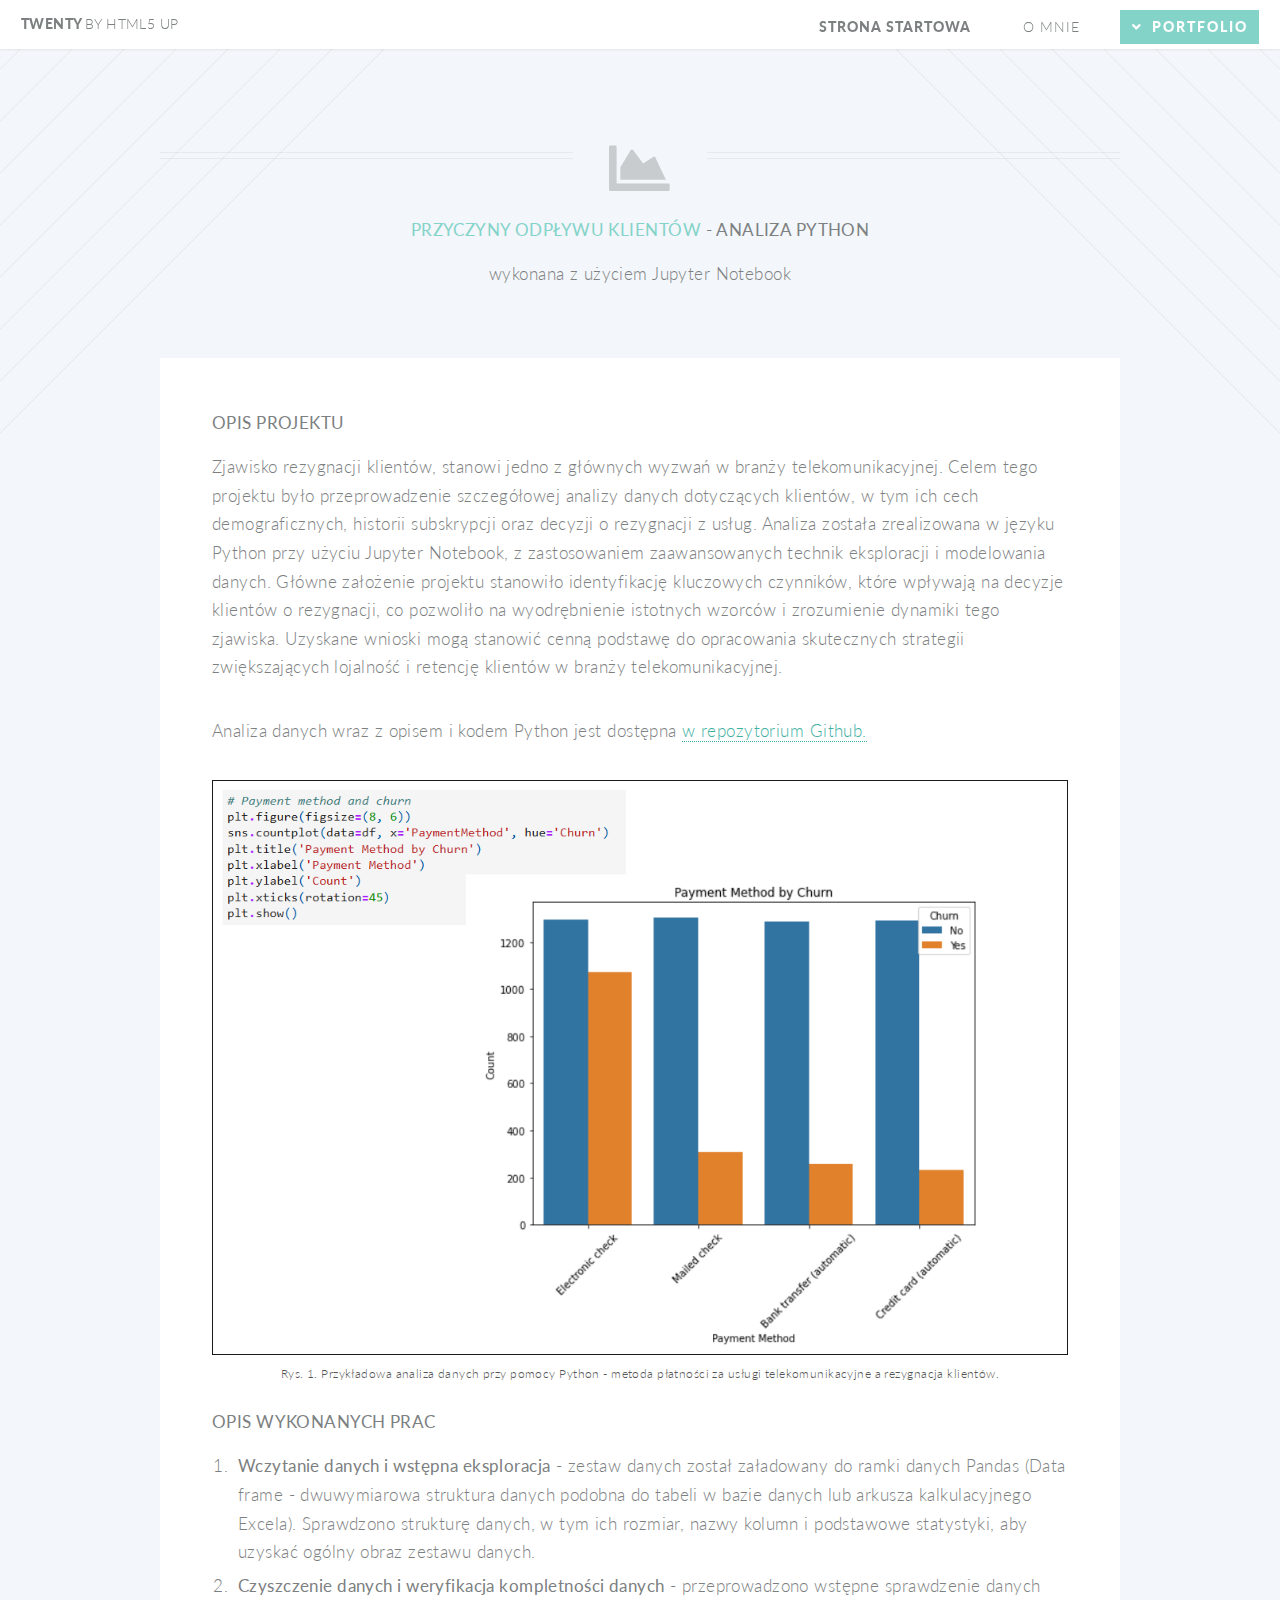
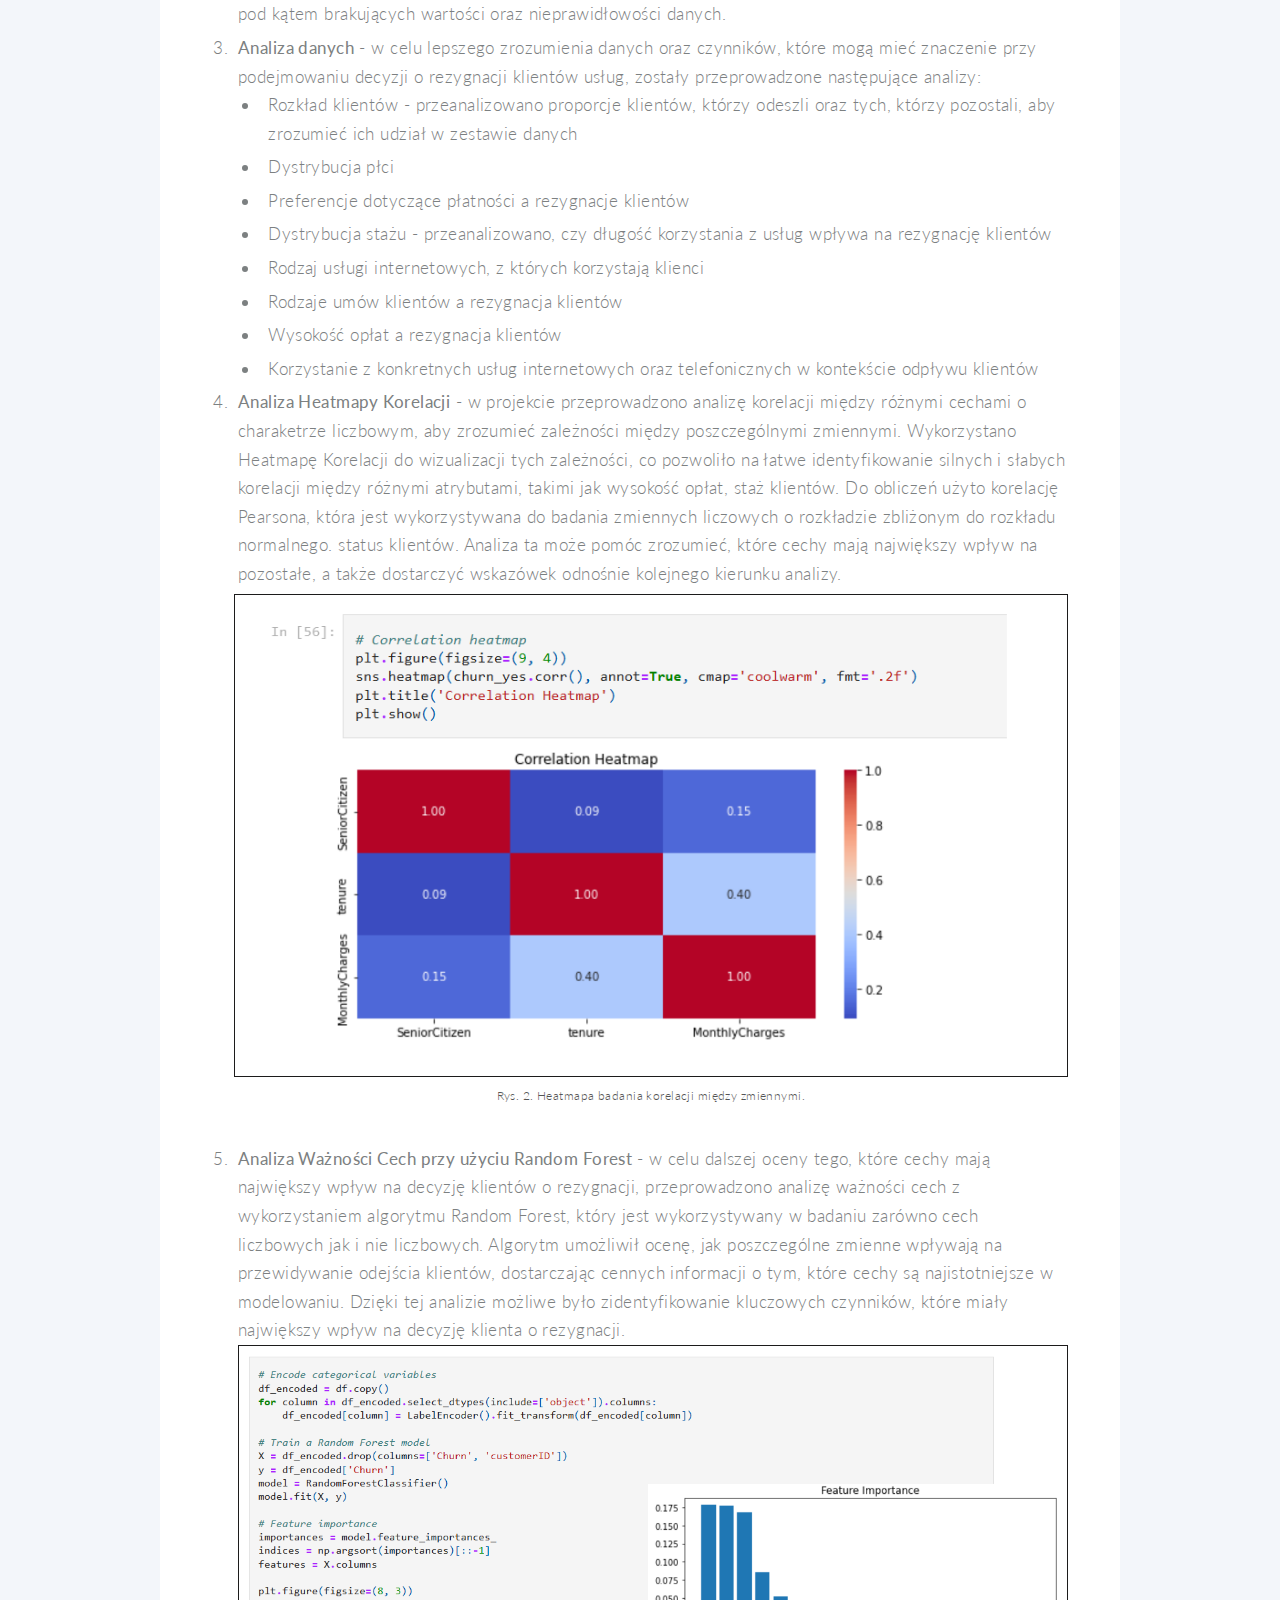
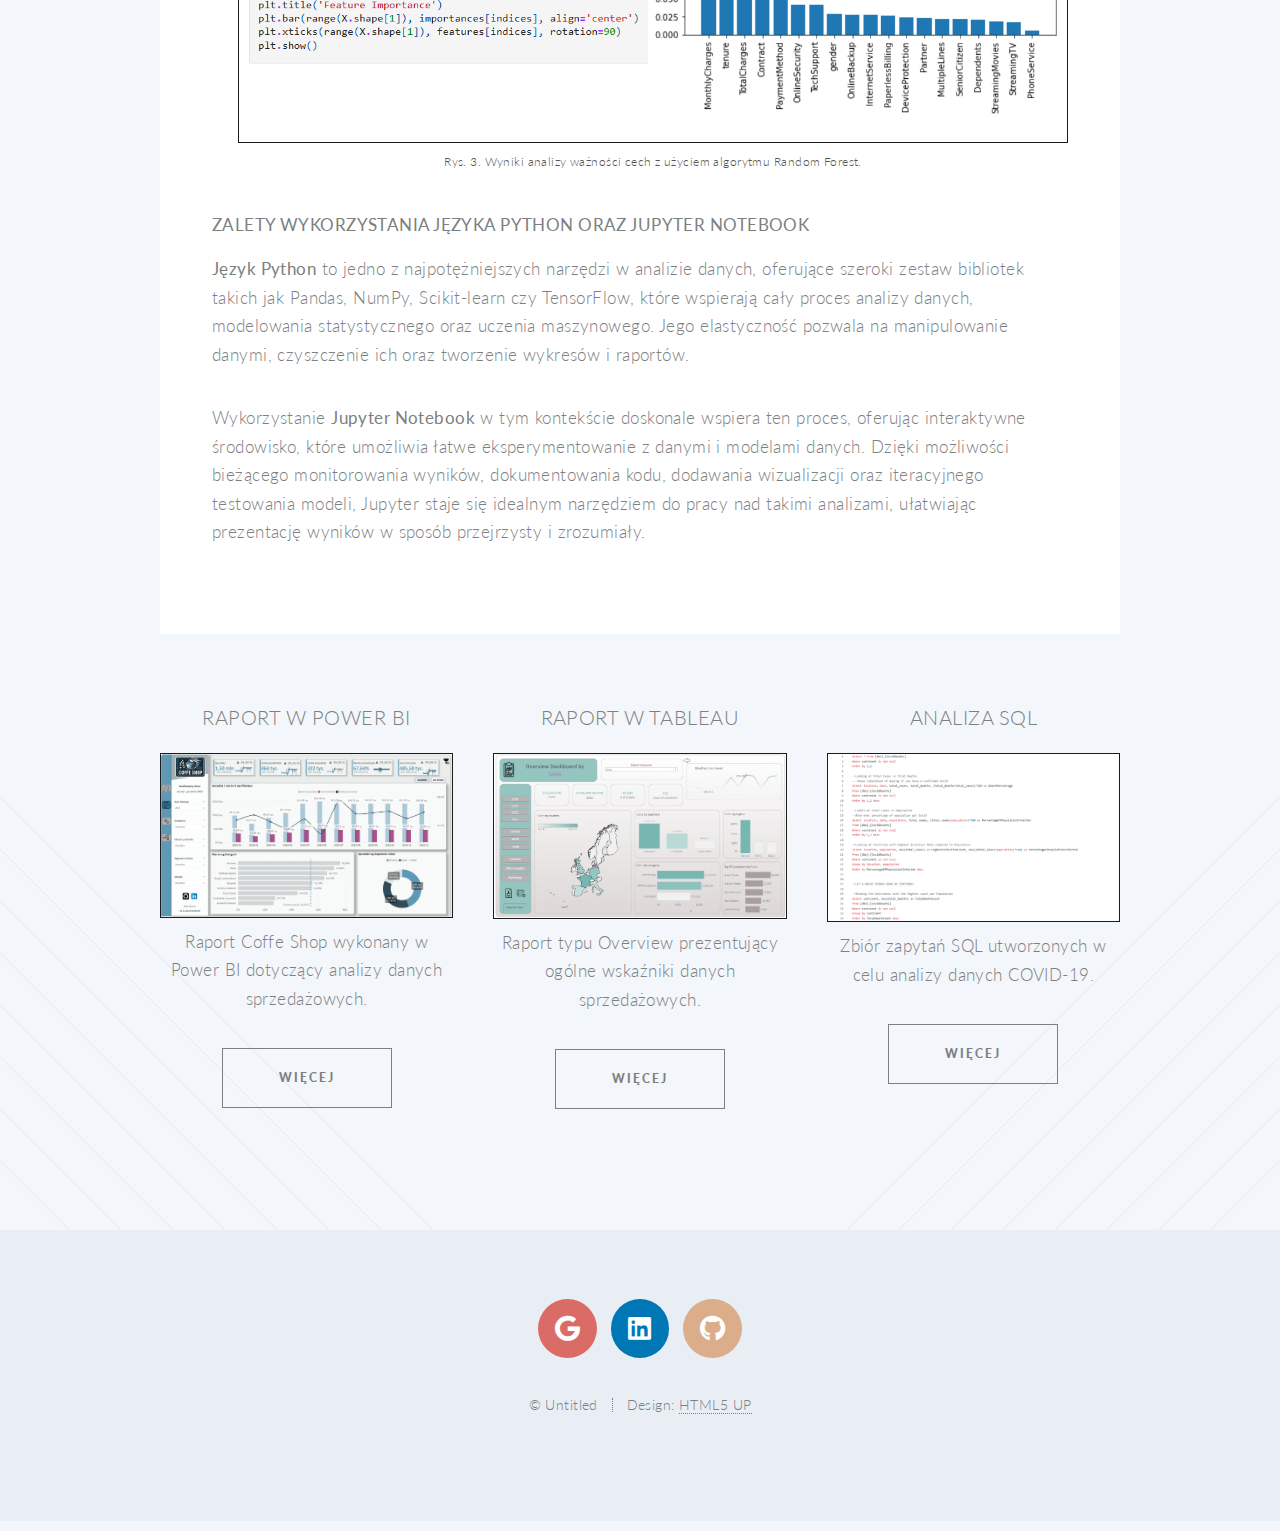
==== commit ce6bb463: "Zmiana dodanie strony z analizą SQL" ====
--- a/AnalizaPython.html
+++ b/AnalizaPython.html
@@ -46,7 +46,7 @@
 				<header class="special container">
 					<span class="icon solid fa-chart-area"></span>
 					<h1><span style="color: #83d3c9;"><b>Przyczyny odpływu klientów</b> </span><strong> - analiza Python</strong></h1>
-					<p>wykonana przy użyciem Jupyter Notebook</p>
+					<p>wykonana z użyciem Jupyter Notebook</p>
 				</header>
 					
 					<!-- One -->
@@ -133,8 +133,9 @@
 													</section>
 											</li>
 										</ol>
+										<h1><b>Zalety wykorzystania języka Python oraz Jupyter Notebook</b></h1>
 										<p><b>Język Python</b> to jedno z najpotężniejszych narzędzi w analizie danych, oferujące szeroki zestaw bibliotek takich jak Pandas, NumPy, Scikit-learn czy TensorFlow, które wspierają cały proces analizy danych, modelowania statystycznego oraz uczenia maszynowego. Jego elastyczność pozwala na manipulowanie danymi, czyszczenie ich oraz tworzenie wykresów i raportów. </p>
-											<p>Wykorzystanie <b>Jupyter Notebook</b> w tym kontekście doskonale wspiera ten proces, oferując interaktywne środowisko, które umożliwia łatwe eksperymentowanie z danymi i modelami churn. Dzięki możliwości bieżącego monitorowania wyników, dokumentowania kodu, dodawania wizualizacji oraz iteracyjnego testowania modeli, Jupyter staje się idealnym narzędziem do pracy nad takimi analizami, ułatwiając prezentację wyników w sposób przejrzysty i zrozumiały.</p>
+											<p>Wykorzystanie <b>Jupyter Notebook</b> w tym kontekście doskonale wspiera ten proces, oferując interaktywne środowisko, które umożliwia łatwe eksperymentowanie z danymi i modelami danych. Dzięki możliwości bieżącego monitorowania wyników, dokumentowania kodu, dodawania wizualizacji oraz iteracyjnego testowania modeli, Jupyter staje się idealnym narzędziem do pracy nad takimi analizami, ułatwiając prezentację wyników w sposób przejrzysty i zrozumiały.</p>
 
 
 
@@ -241,7 +242,7 @@
 									<section>
 										<header>
 											<h3>Raport w Tableau</h3>
-											<a href="Raport" class="image featured" style="margin-bottom: 10px;"><img src="images/RaportTableau.png" alt="" /></a>
+											<a href="RaportTableau.html" class="image featured" style="margin-bottom: 10px;"><img src="images/RaportTableau.png" alt="" /></a>
 										</header>
 										<p>Raport typu Overview prezentujący ogólne wskaźniki danych sprzedażowych.</p>
 										<footer>
@@ -257,12 +258,12 @@
 									<section>
 										<header>
 											<h3>Analiza SQL</h3>
-											<a href="CoffeShop.html" class="image featured" style="margin-bottom: 10px;"><img src="images/CovidSQL.png" alt="" /></a>
+											<a href="AnalizaSQL.html" class="image featured" style="margin-bottom: 10px;"><img src="images/CovidSQL.png" alt="" /></a>
 										</header>
 										<p>Zbiór zapytań SQL utworzonych w celu analizy danych COVID-19.</p>
 										<footer>
 											<ul class="buttons">
-												<li><a href="#" class="button small">więcej</a></li>
+												<li><a href="AnalizaSQL.html" class="button small">więcej</a></li>
 											</ul>
 										</footer>
 									</section>
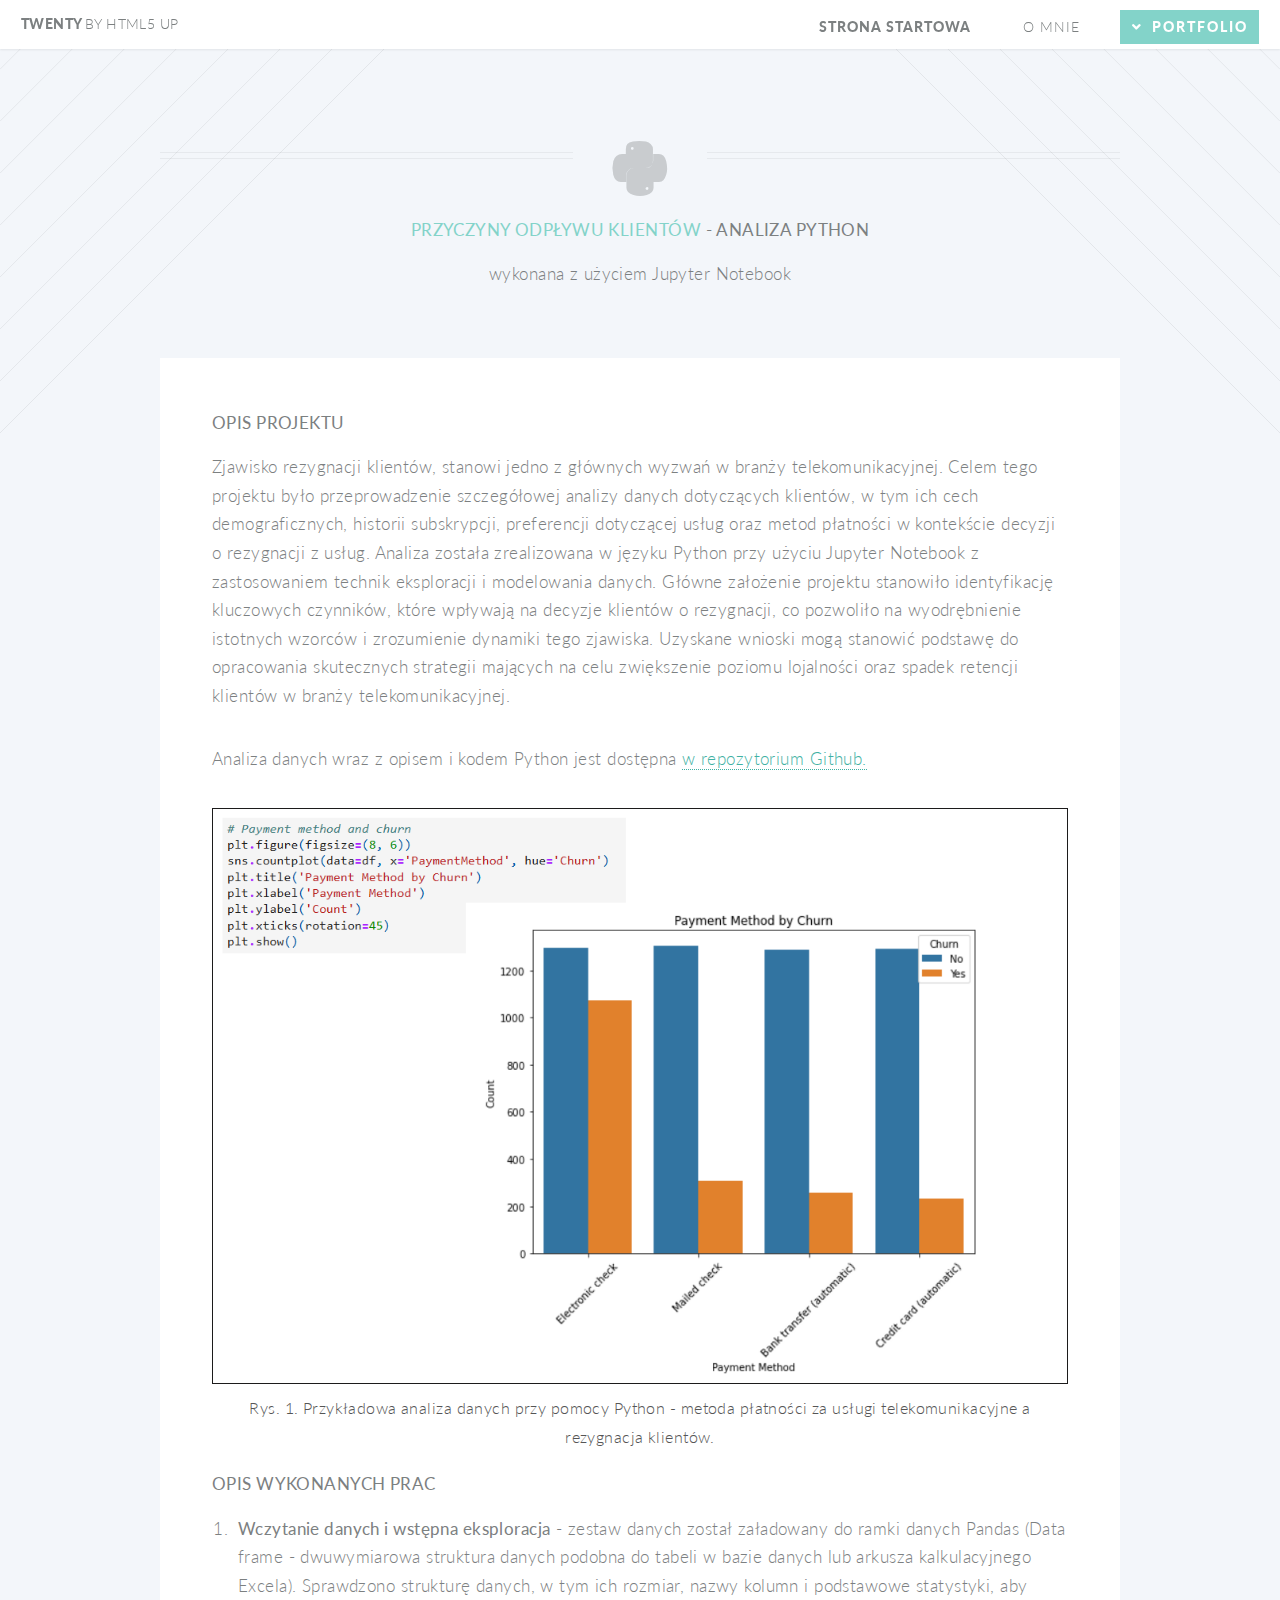
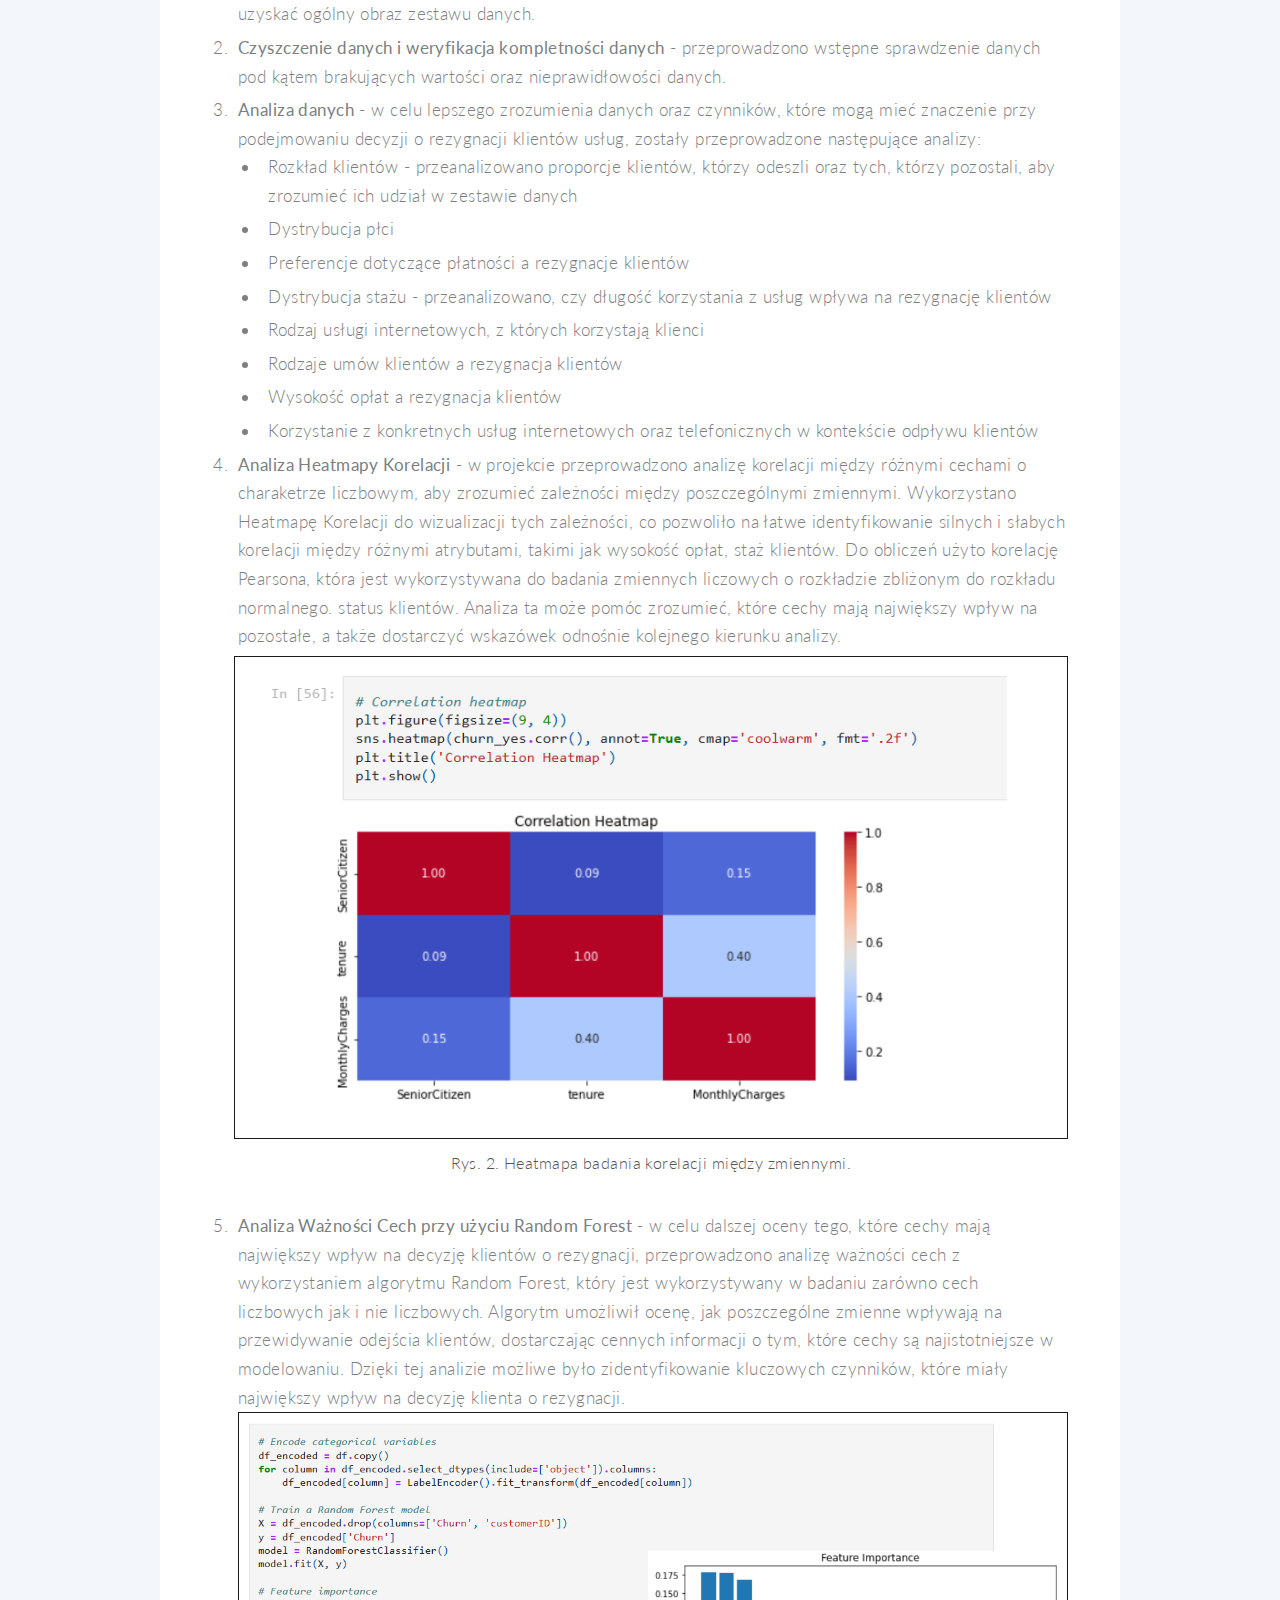
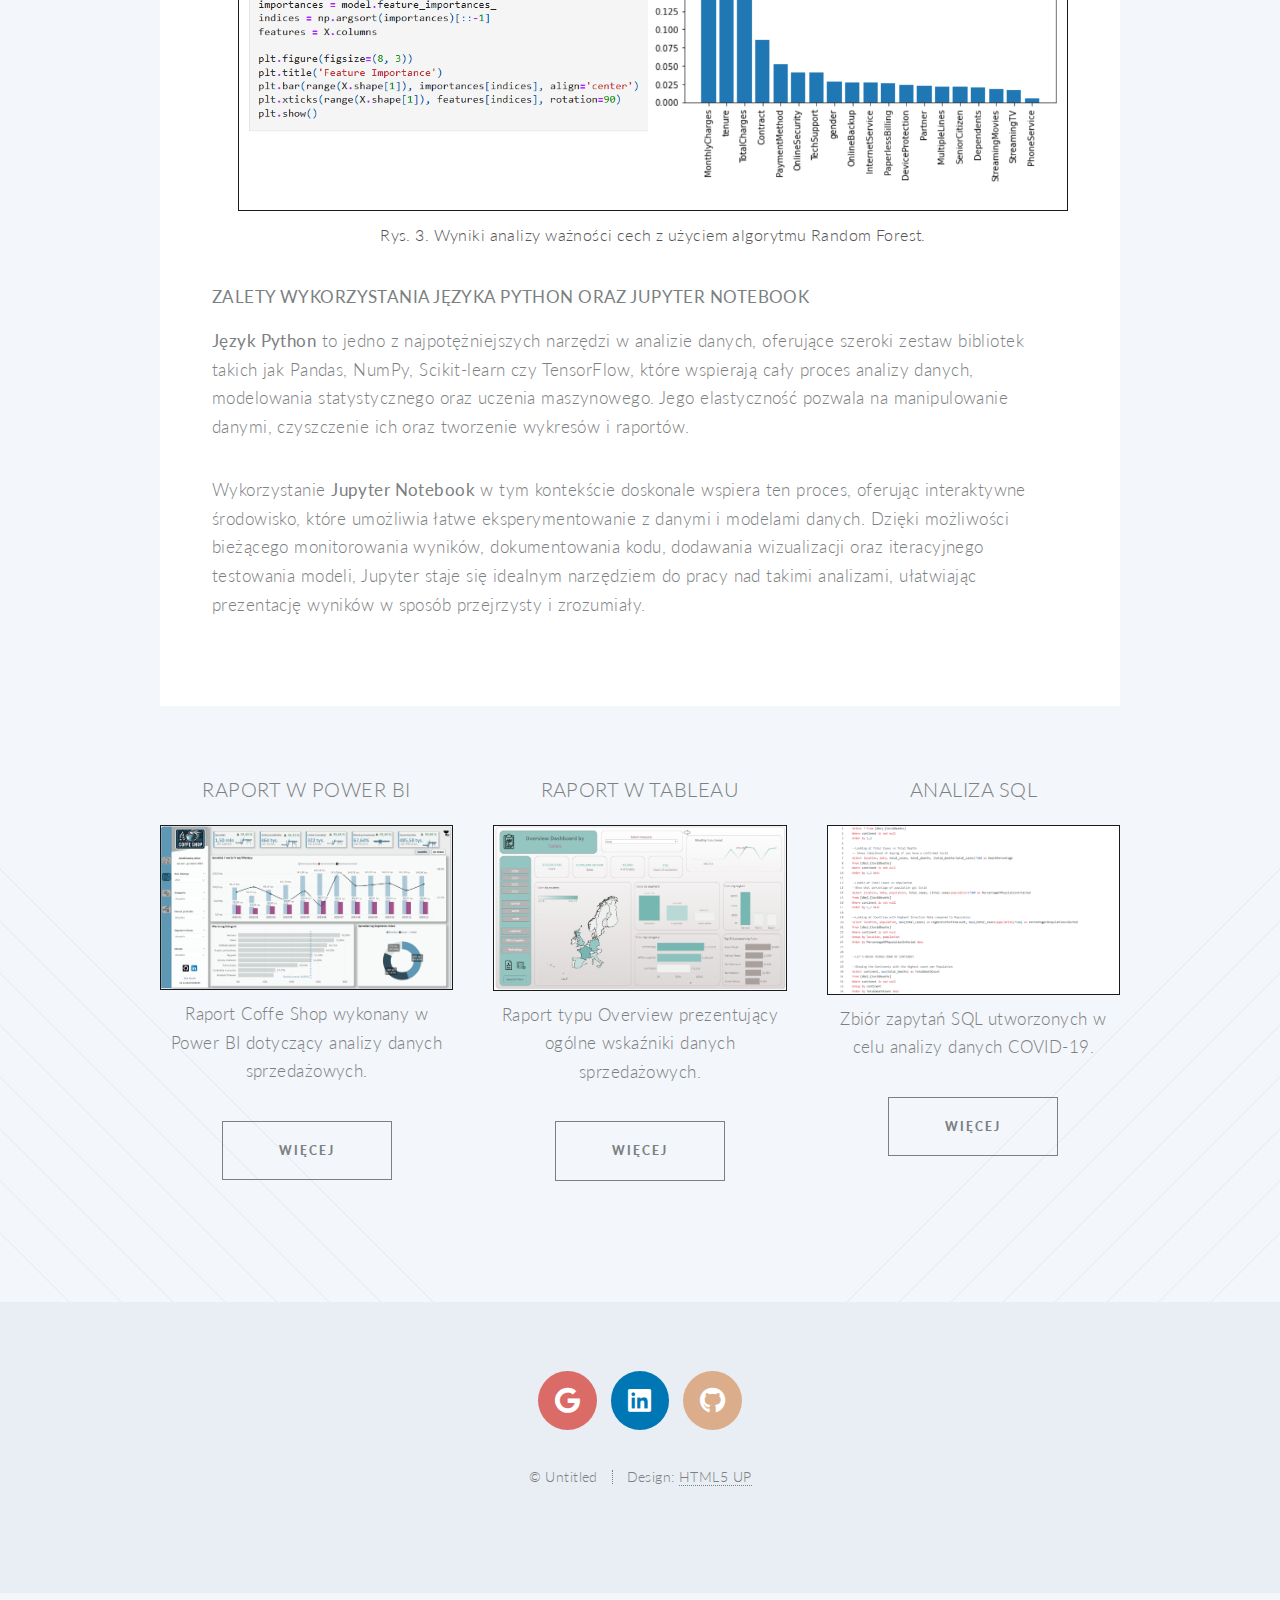
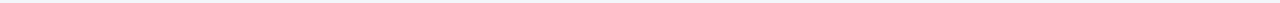
==== commit 4e917f16: "Modyfikacja Portfolio" ====
--- a/AnalizaPython.html
+++ b/AnalizaPython.html
@@ -44,7 +44,7 @@
 			<article id="main">
 
 				<header class="special container">
-					<span class="icon solid fa-chart-area"></span>
+					<span class="icon solid fa-python"></span>
 					<h1><span style="color: #83d3c9;"><b>Przyczyny odpływu klientów</b> </span><strong> - analiza Python</strong></h1>
 					<p>wykonana z użyciem Jupyter Notebook</p>
 				</header>
@@ -56,7 +56,7 @@
 								<div class="content">
 									<section>
 											<h1><b>Opis projektu</b></h1>
-										<p>Zjawisko rezygnacji klientów, stanowi jedno z głównych wyzwań w branży telekomunikacyjnej. Celem tego projektu było przeprowadzenie szczegółowej analizy danych dotyczących klientów, w tym ich cech demograficznych, historii subskrypcji oraz decyzji o rezygnacji z usług. Analiza została zrealizowana w języku Python przy użyciu Jupyter Notebook, z zastosowaniem zaawansowanych technik eksploracji i modelowania danych. Główne założenie projektu stanowiło identyfikację kluczowych czynników, które wpływają na decyzje klientów o rezygnacji, co pozwoliło na wyodrębnienie istotnych wzorców i zrozumienie dynamiki tego zjawiska. Uzyskane wnioski mogą stanowić cenną podstawę do opracowania skutecznych strategii zwiększających lojalność i retencję klientów w branży telekomunikacyjnej.</p>
+										<p>Zjawisko rezygnacji klientów, stanowi jedno z głównych wyzwań w branży telekomunikacyjnej. Celem tego projektu było przeprowadzenie szczegółowej analizy danych dotyczących klientów, w tym ich cech demograficznych, historii subskrypcji, preferencji dotyczącej usług oraz metod płatności w kontekście decyzji o rezygnacji z usług. Analiza została zrealizowana w języku Python przy użyciu Jupyter Notebook z zastosowaniem technik eksploracji i modelowania danych. Główne założenie projektu stanowiło identyfikację kluczowych czynników, które wpływają na decyzje klientów o rezygnacji, co pozwoliło na wyodrębnienie istotnych wzorców i zrozumienie dynamiki tego zjawiska. Uzyskane wnioski mogą stanowić podstawę do opracowania skutecznych strategii mających na celu zwiększenie poziomu lojalności oraz spadek retencji klientów w branży telekomunikacyjnej.</p>
 
 										<p>Analiza danych wraz z opisem i kodem Python jest dostępna <a href="https://github.com/KatarzynaTondas/Python-Projects/blob/main/CustomersChurn_analysis.ipynb/"> w repozytorium Github.</a></p>
 										<style>
--- a/assets/css/main.css
+++ b/assets/css/main.css
@@ -239,6 +239,79 @@
 		@media screen and (max-width: 736px) {
 
 			.container {
+				width: 100%;
+			}
+
+				.container.medium {
+					width: 100%;
+				}
+
+		}
+
+
+		/* Container Ikons*/
+
+	.containerikons {
+		margin: 0 auto;
+		max-width: 100%;
+		width: 14px;
+	}
+
+		.containerikons.medium {
+			width: 1050px;
+		}
+
+		@media screen and (max-width: 168px) {
+
+			.containerikons {
+				width: 12px;
+			}
+
+				.containerikons.medium {
+					width: 900px;
+				}
+
+		}
+
+		@media screen and (max-width: 1280px) {
+
+			.containerikons {
+				width: 96px;
+			}
+
+				.containerikons.medium {
+					width: px;
+				}
+
+		}
+
+		@media screen and (max-width: 980px) {
+
+			.containerikons {
+				width: 95%;
+			}
+
+				.containerikons.medium {
+					width: 71.25%;
+				}
+
+		}
+
+		@media screen and (max-width: 84px) {
+
+			.containerikons {
+				width: 95%;
+			}
+
+				.containerikons.medium {
+					width: 95%;
+				}
+
+		}
+
+		@media screen and (max-width: 5px) {
+
+			.containerikons {
 				width: 100%;
 			}
 
@@ -1904,15 +1977,25 @@
 			}
 
 /* Możemy także dodać efekty do figcaption, aby nie był on zasłonięty */
-figcaption {
+figcaption.caption {
     position: relative;
     z-index: 1;
+    font-size: 16px; /* Set the font size as needed */
+    text-align: center; /* Center align the caption */
+    margin-top: 10px; /* Add some space between image and caption */
 }
 
 /* Icon */
 .icon {
     text-decoration: none;
     position: relative;
+}
+
+.icon2 {
+    text-decoration: none;
+    position: relative; /* Needed for absolute positioning of the line */
+    display: inline-block;
+    font-size: 3em; /* Adjust icon size */
 }
 
 .icon:before {
@@ -3125,10 +3208,10 @@
 				-webkit-backface-visibility: hidden;
 				-ms-backface-visibility: hidden;
 				backface-visibility: hidden;
-				-moz-transform: translateX(-275px);
-				-webkit-transform: translateX(-275px);
-				-ms-transform: translateX(-275px);
-				transform: translateX(-275px);
+				-moz-transform: translateX(-325px);
+				-webkit-transform: translateX(-325px);
+				-ms-transform: translateX(-325px);
+				transform: translateX(-325px);
 				-moz-transition: -moz-transform 0.5s ease;
 				-webkit-transition: -webkit-transform 0.5s ease;
 				-ms-transition: -ms-transform 0.5s ease;
@@ -3139,7 +3222,7 @@
 				overflow-y: auto;
 				position: fixed;
 				top: 0;
-				width: 275px;
+				width: 325px;
 				z-index: 10002;
 				background: #1c2021;
 				color: #fff;
@@ -3147,6 +3230,8 @@
 				letter-spacing: 0.075em;
 				text-transform: uppercase;
 				padding: 0.25em 0.75em 1em 0.75em;
+				word-wrap: break-word;
+				white-space: normal;
 			}
 
 				#navPanel .link {
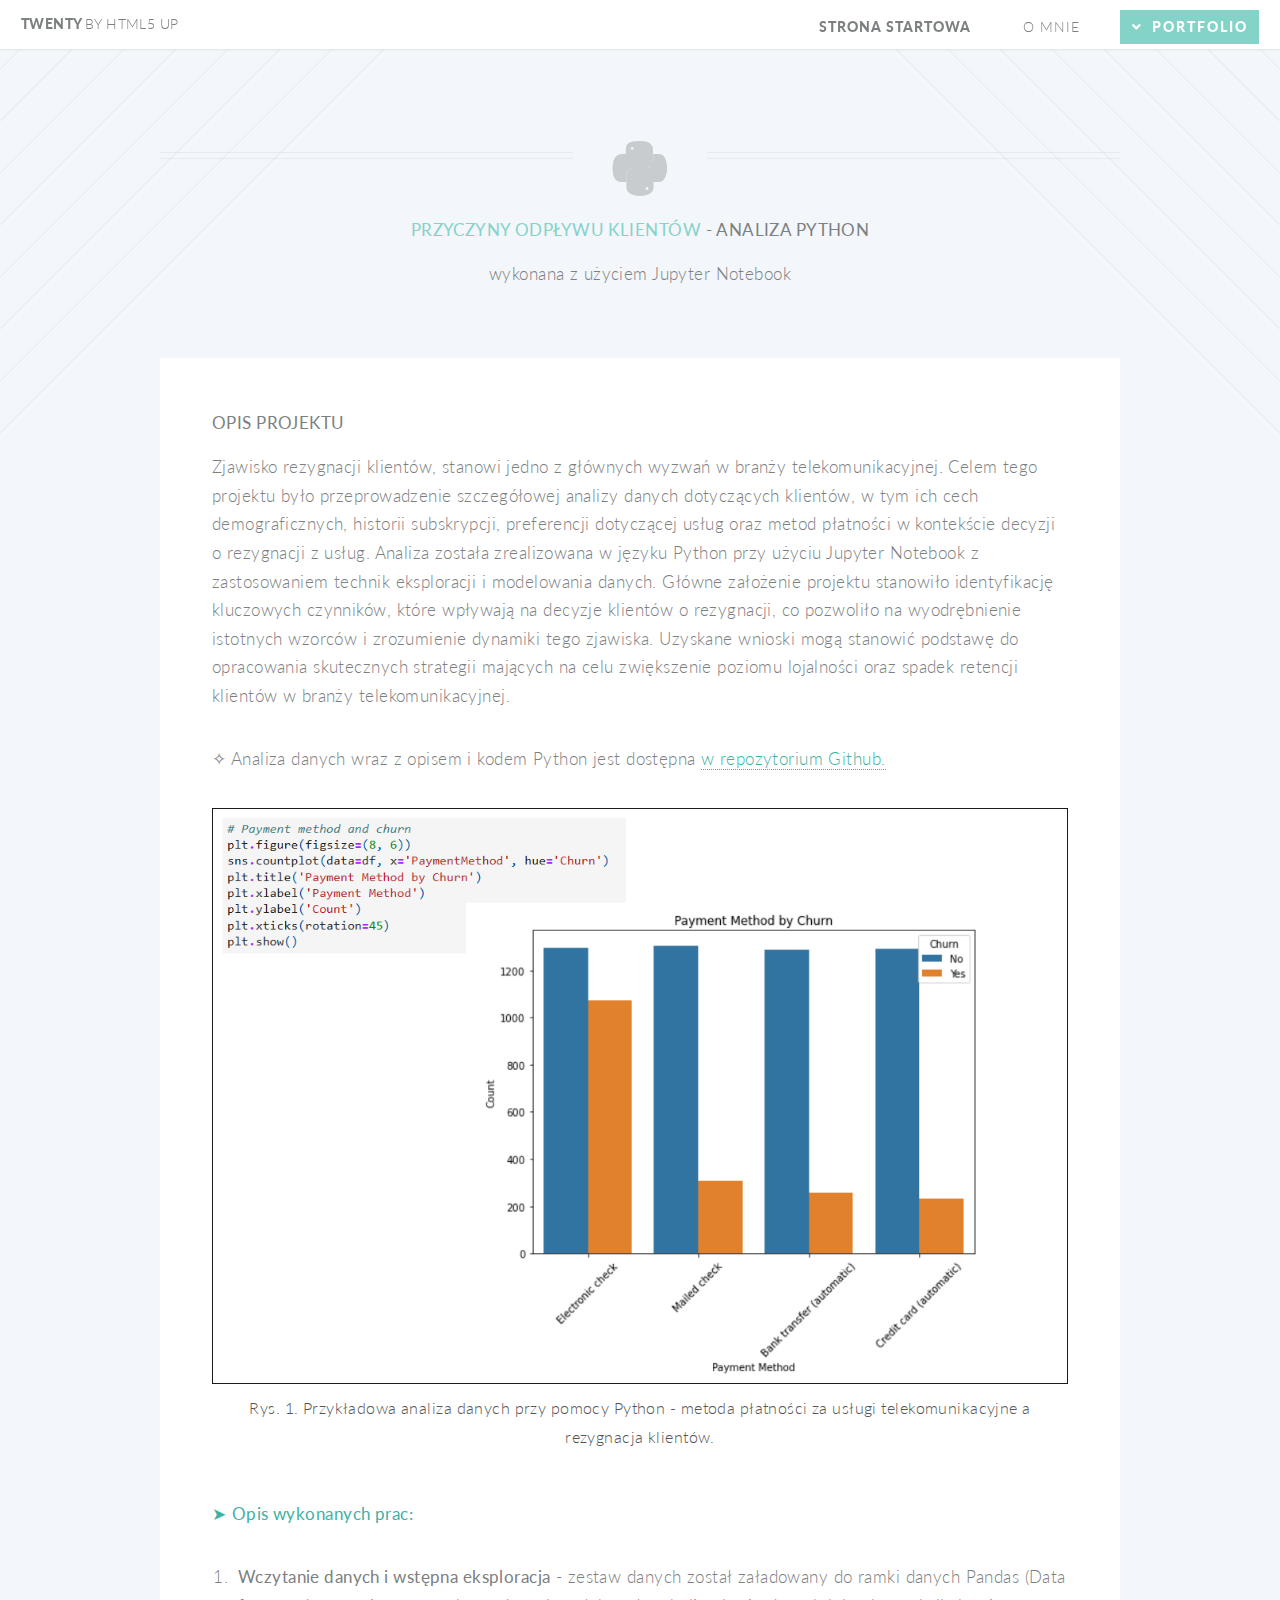
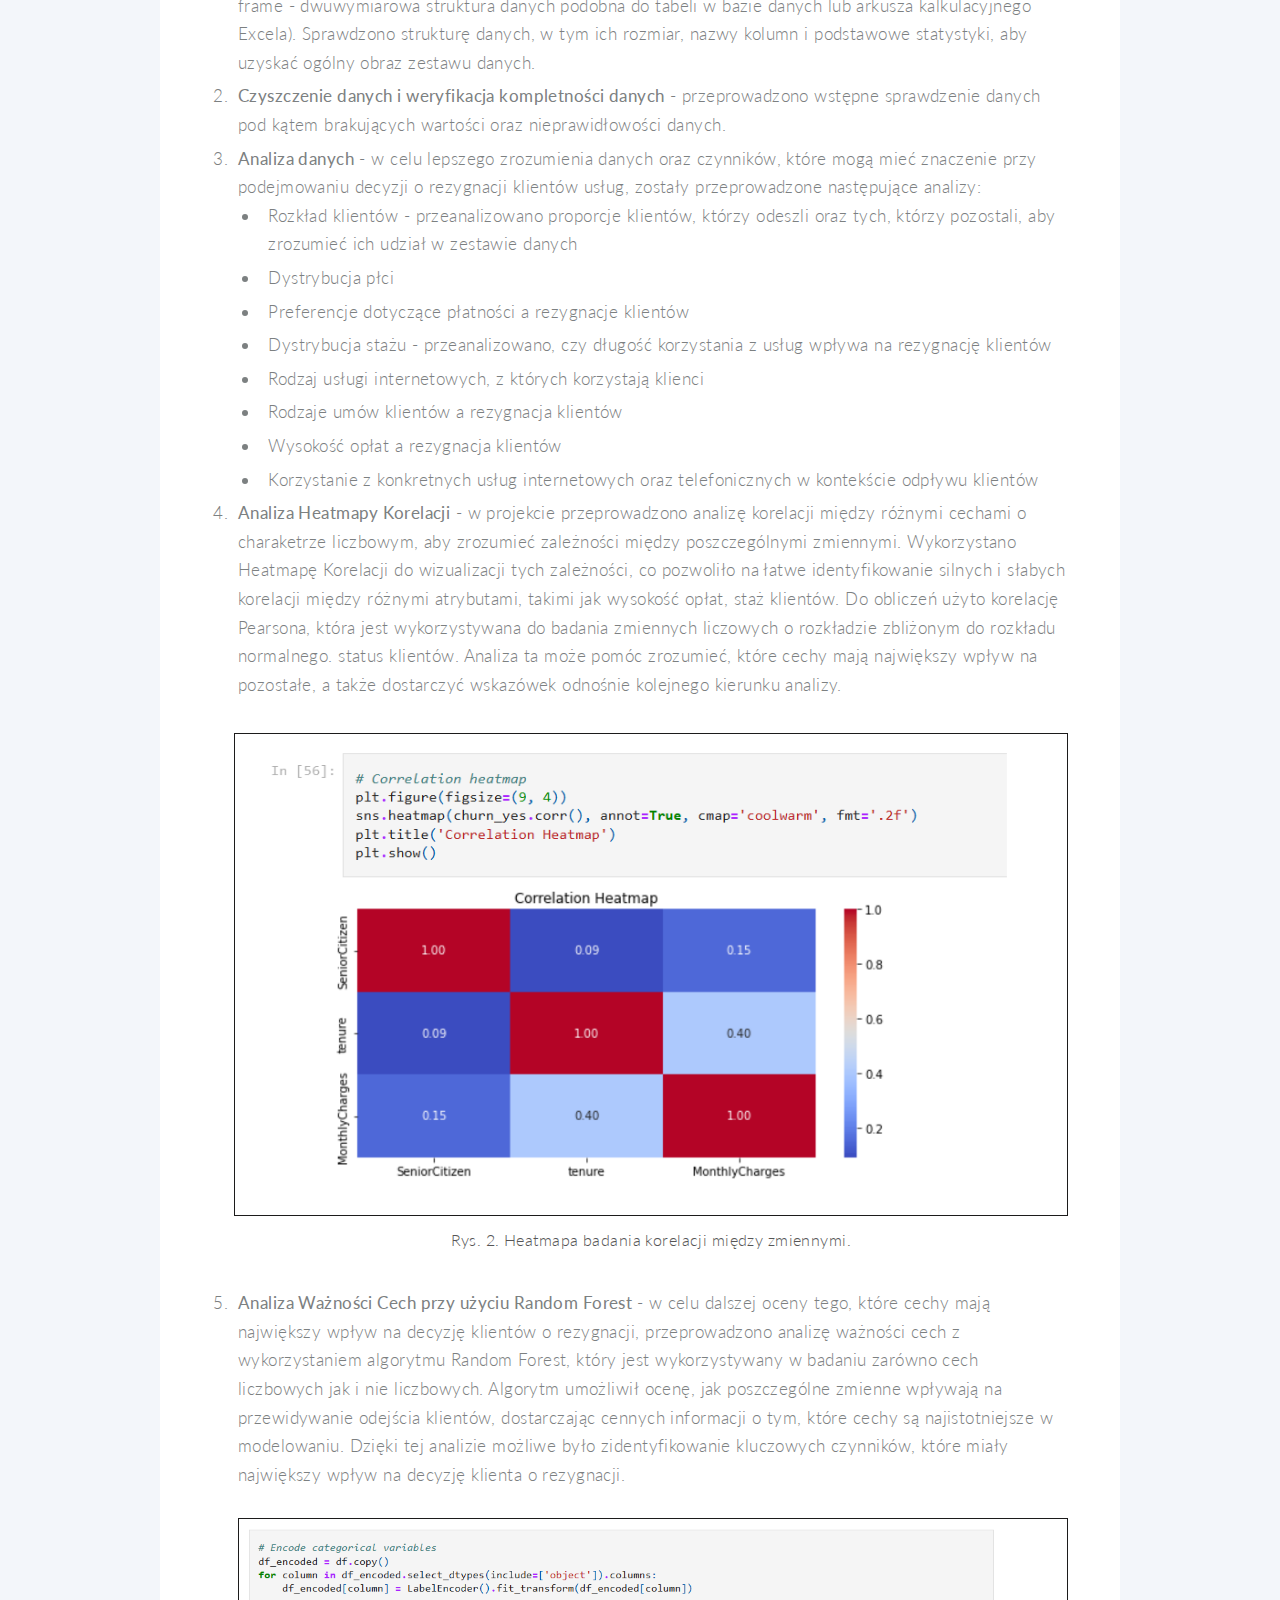
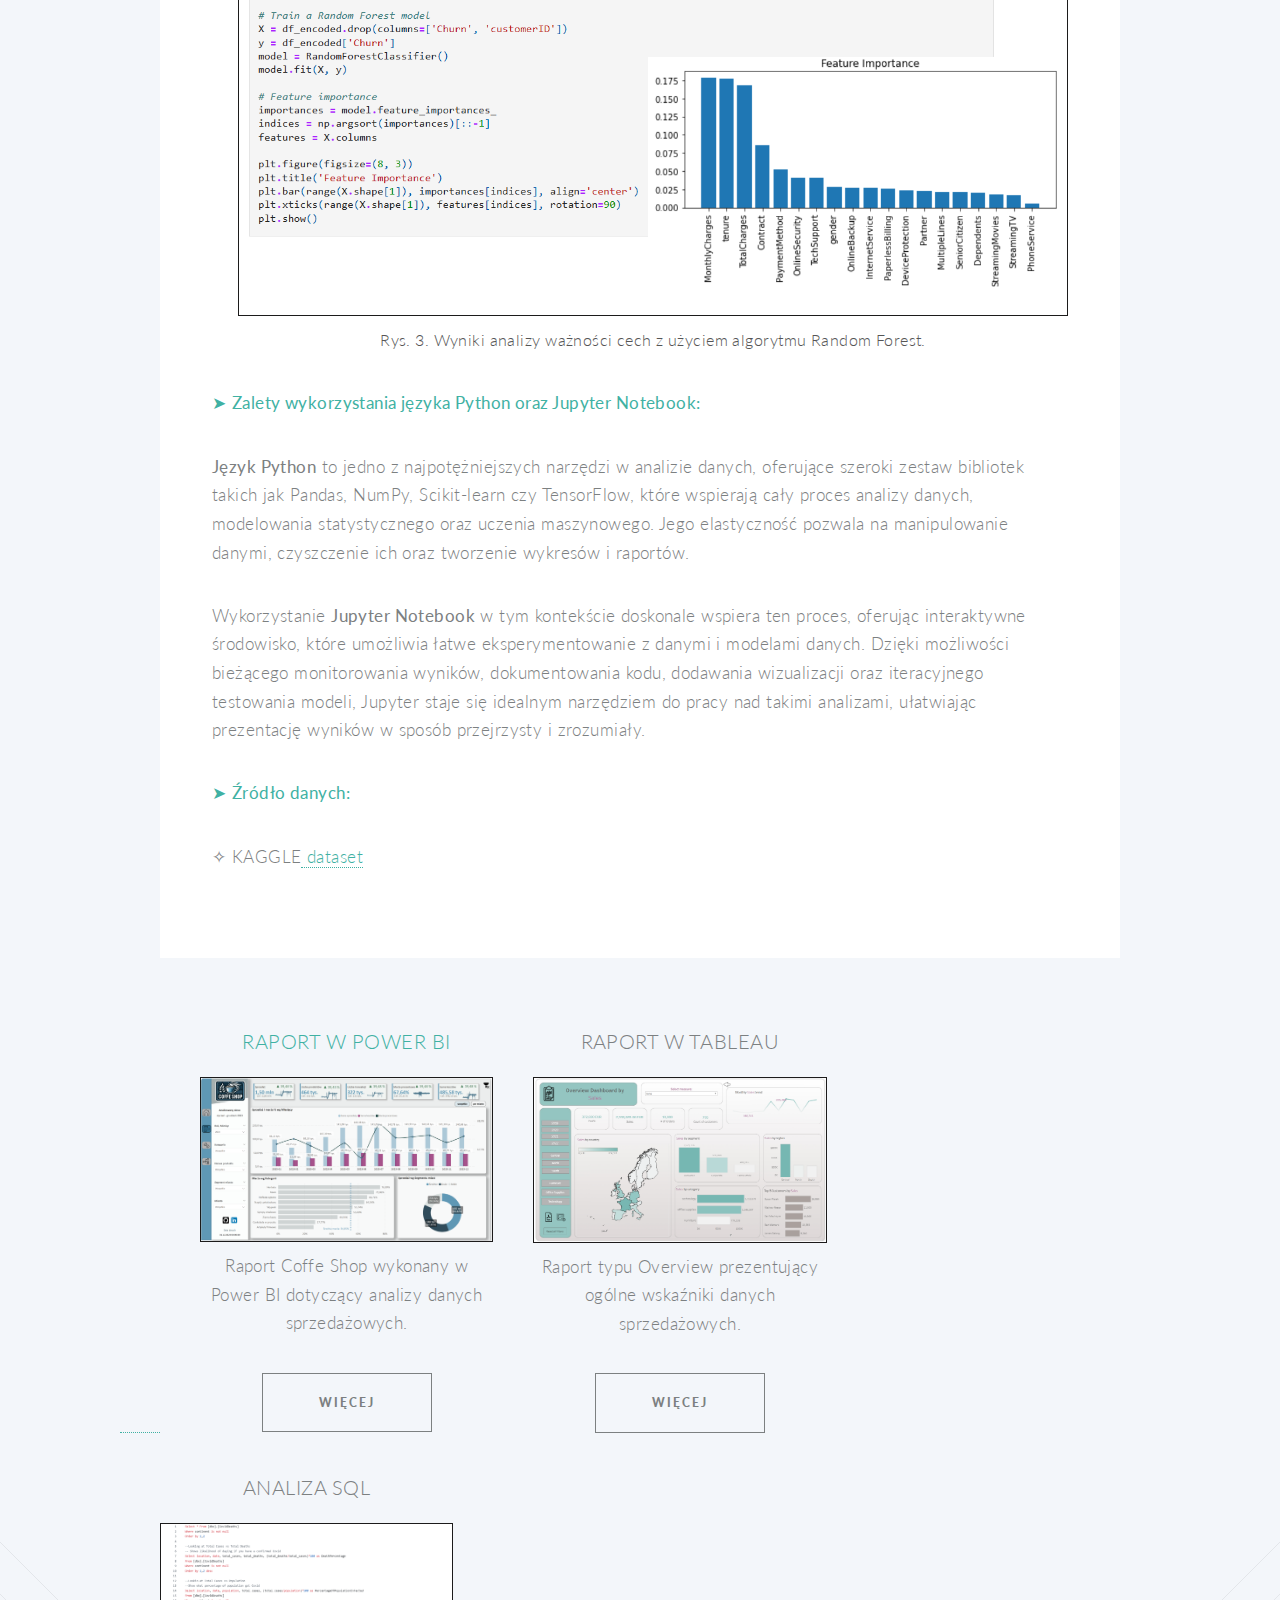
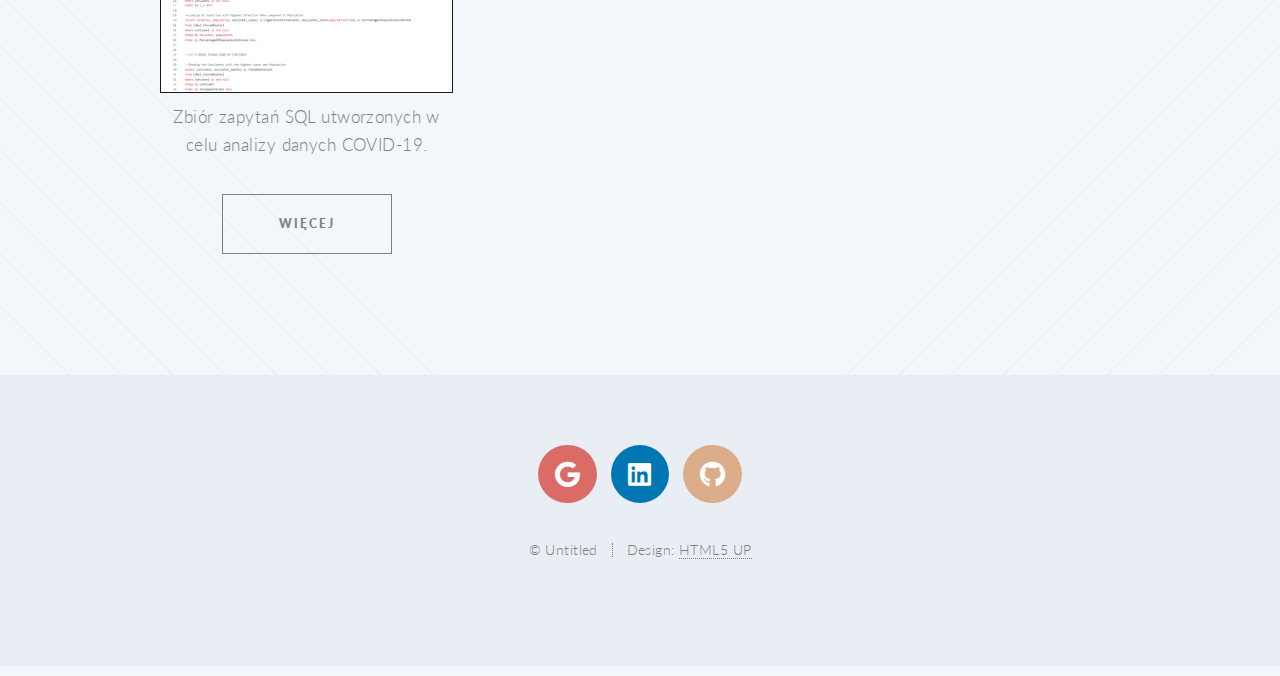
==== commit 8dc54c6b: "Modyfikacja kart" ====
--- a/AnalizaPython.html
+++ b/AnalizaPython.html
@@ -58,7 +58,7 @@
 											<h1><b>Opis projektu</b></h1>
 										<p>Zjawisko rezygnacji klientów, stanowi jedno z głównych wyzwań w branży telekomunikacyjnej. Celem tego projektu było przeprowadzenie szczegółowej analizy danych dotyczących klientów, w tym ich cech demograficznych, historii subskrypcji, preferencji dotyczącej usług oraz metod płatności w kontekście decyzji o rezygnacji z usług. Analiza została zrealizowana w języku Python przy użyciu Jupyter Notebook z zastosowaniem technik eksploracji i modelowania danych. Główne założenie projektu stanowiło identyfikację kluczowych czynników, które wpływają na decyzje klientów o rezygnacji, co pozwoliło na wyodrębnienie istotnych wzorców i zrozumienie dynamiki tego zjawiska. Uzyskane wnioski mogą stanowić podstawę do opracowania skutecznych strategii mających na celu zwiększenie poziomu lojalności oraz spadek retencji klientów w branży telekomunikacyjnej.</p>
 
-										<p>Analiza danych wraz z opisem i kodem Python jest dostępna <a href="https://github.com/KatarzynaTondas/Python-Projects/blob/main/CustomersChurn_analysis.ipynb/"> w repozytorium Github.</a></p>
+										<p> ✧ Analiza danych wraz z opisem i kodem Python jest dostępna <a href="https://github.com/KatarzynaTondas/Python-Projects/blob/main/CustomersChurn_analysis.ipynb/"> w repozytorium Github.</a></p>
 										<style>
 											ol {
 												margin: 2; /* Zmniejsza margines wokół listy */
@@ -92,8 +92,8 @@
 												margin-bottom: 20px;
 											}
 										</style>
-										
-										<h1><b>Opis wykonanych prac</b></h1>
+										<br>
+										<a><p>➤ <b>Opis wykonanych prac:</b></p> </a>
 										<ol>
 											<li> <b>Wczytanie danych i wstępna eksploracja</b> - zestaw danych został załadowany do ramki danych Pandas (Data frame - dwuwymiarowa struktura danych podobna do tabeli w bazie danych lub arkusza kalkulacyjnego Excela). Sprawdzono strukturę danych, w tym ich rozmiar, nazwy kolumn i podstawowe statystyki, aby uzyskać ogólny obraz zestawu danych.</li>
 											<li> <b>Czyszczenie danych i weryfikacja kompletności danych</b> - przeprowadzono wstępne sprawdzenie danych pod kątem brakujących wartości oraz nieprawidłowości danych.</li>
@@ -111,6 +111,8 @@
 												</ul>
 												
 											<li><b>Analiza Heatmapy Korelacji</b> - w projekcie przeprowadzono analizę korelacji między różnymi cechami o charaketrze liczbowym, aby zrozumieć zależności między poszczególnymi zmiennymi. Wykorzystano Heatmapę Korelacji do wizualizacji tych zależności, co pozwoliło na łatwe identyfikowanie silnych i słabych korelacji między różnymi atrybutami, takimi jak wysokość opłat, staż klientów. Do obliczeń użyto korelację Pearsona, która jest wykorzystywana do badania zmiennych liczowych o rozkładzie zbliżonym do rozkładu normalnego. status klientów. Analiza ta może pomóc zrozumieć, które cechy mają największy wpływ na pozostałe, a także dostarczyć wskazówek odnośnie kolejnego kierunku analizy. </li>
+											
+											<br>
 											<section>
 											<figure>
 												<a href="#" class="image featured" onclick="zoomImage(event)">
@@ -124,6 +126,7 @@
 											<p><li><b>Analiza Ważności Cech przy użyciu Random Forest </b> - w celu dalszej oceny tego, które cechy mają największy wpływ na decyzję klientów o rezygnacji, przeprowadzono analizę ważności cech z wykorzystaniem algorytmu Random Forest, który jest wykorzystywany w badaniu zarówno cech liczbowych jak i nie liczbowych. 
 												Algorytm umożliwił ocenę, jak poszczególne zmienne wpływają na przewidywanie odejścia klientów, dostarczając cennych informacji o tym, które cechy są najistotniejsze w modelowaniu. Dzięki tej analizie możliwe było zidentyfikowanie kluczowych czynników, które miały największy wpływ na decyzję klienta o rezygnacji.
 												<section>
+													<br>
 													<figure>
 														<a href="#" class="image featured" onclick="zoomImage(event)">
 															<img src="images/RandomForest.png" alt="Obrazek" />
@@ -133,10 +136,12 @@
 													</section>
 											</li>
 										</ol>
-										<h1><b>Zalety wykorzystania języka Python oraz Jupyter Notebook</b></h1>
+										<a><p>➤ <b>Zalety wykorzystania języka Python oraz Jupyter Notebook:</b></p> </a> 
 										<p><b>Język Python</b> to jedno z najpotężniejszych narzędzi w analizie danych, oferujące szeroki zestaw bibliotek takich jak Pandas, NumPy, Scikit-learn czy TensorFlow, które wspierają cały proces analizy danych, modelowania statystycznego oraz uczenia maszynowego. Jego elastyczność pozwala na manipulowanie danymi, czyszczenie ich oraz tworzenie wykresów i raportów. </p>
 											<p>Wykorzystanie <b>Jupyter Notebook</b> w tym kontekście doskonale wspiera ten proces, oferując interaktywne środowisko, które umożliwia łatwe eksperymentowanie z danymi i modelami danych. Dzięki możliwości bieżącego monitorowania wyników, dokumentowania kodu, dodawania wizualizacji oraz iteracyjnego testowania modeli, Jupyter staje się idealnym narzędziem do pracy nad takimi analizami, ułatwiając prezentację wyników w sposób przejrzysty i zrozumiały.</p>
 
+											<a><p>➤ <b>Źródło danych:</b></p> </a>
+											<p>✧ KAGGLE<a href="https://www.kaggle.com/datasets/blastchar/telco-customer-churn/"> dataset</p>
 
 
 <!--
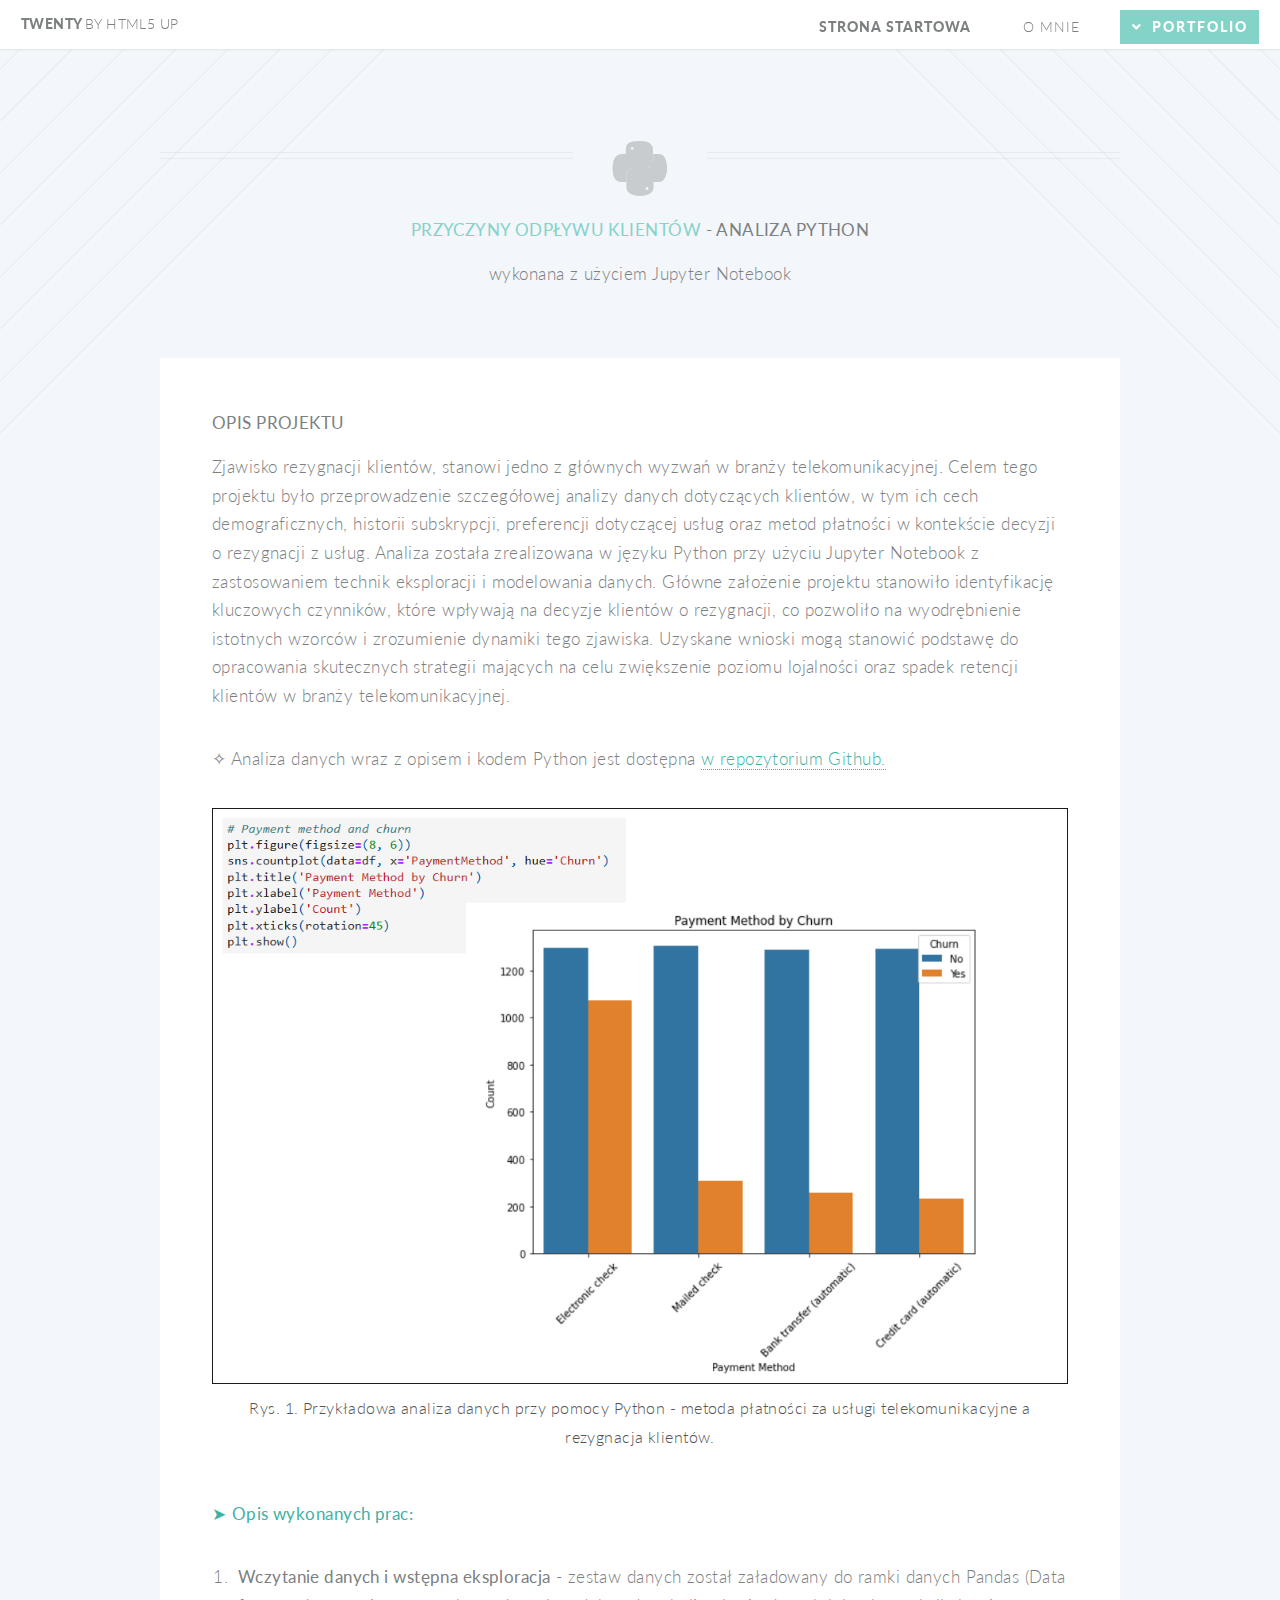
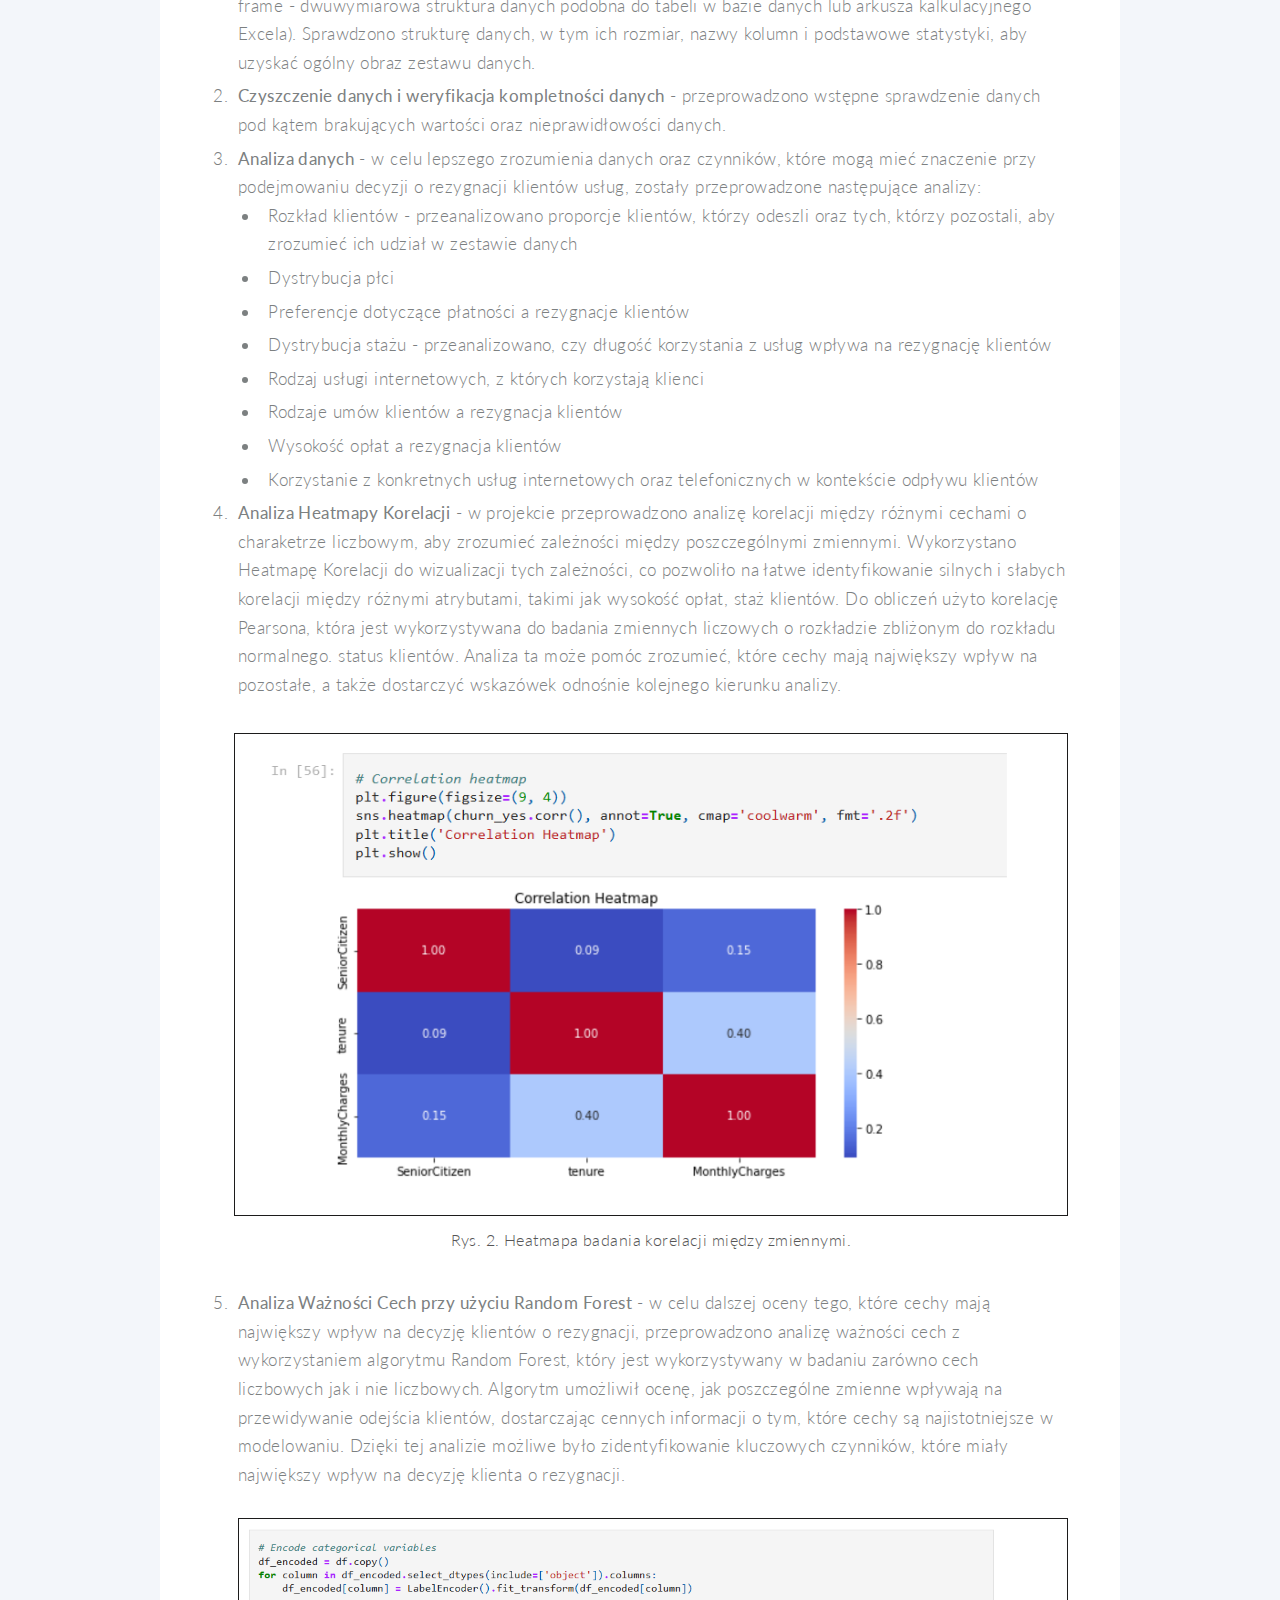
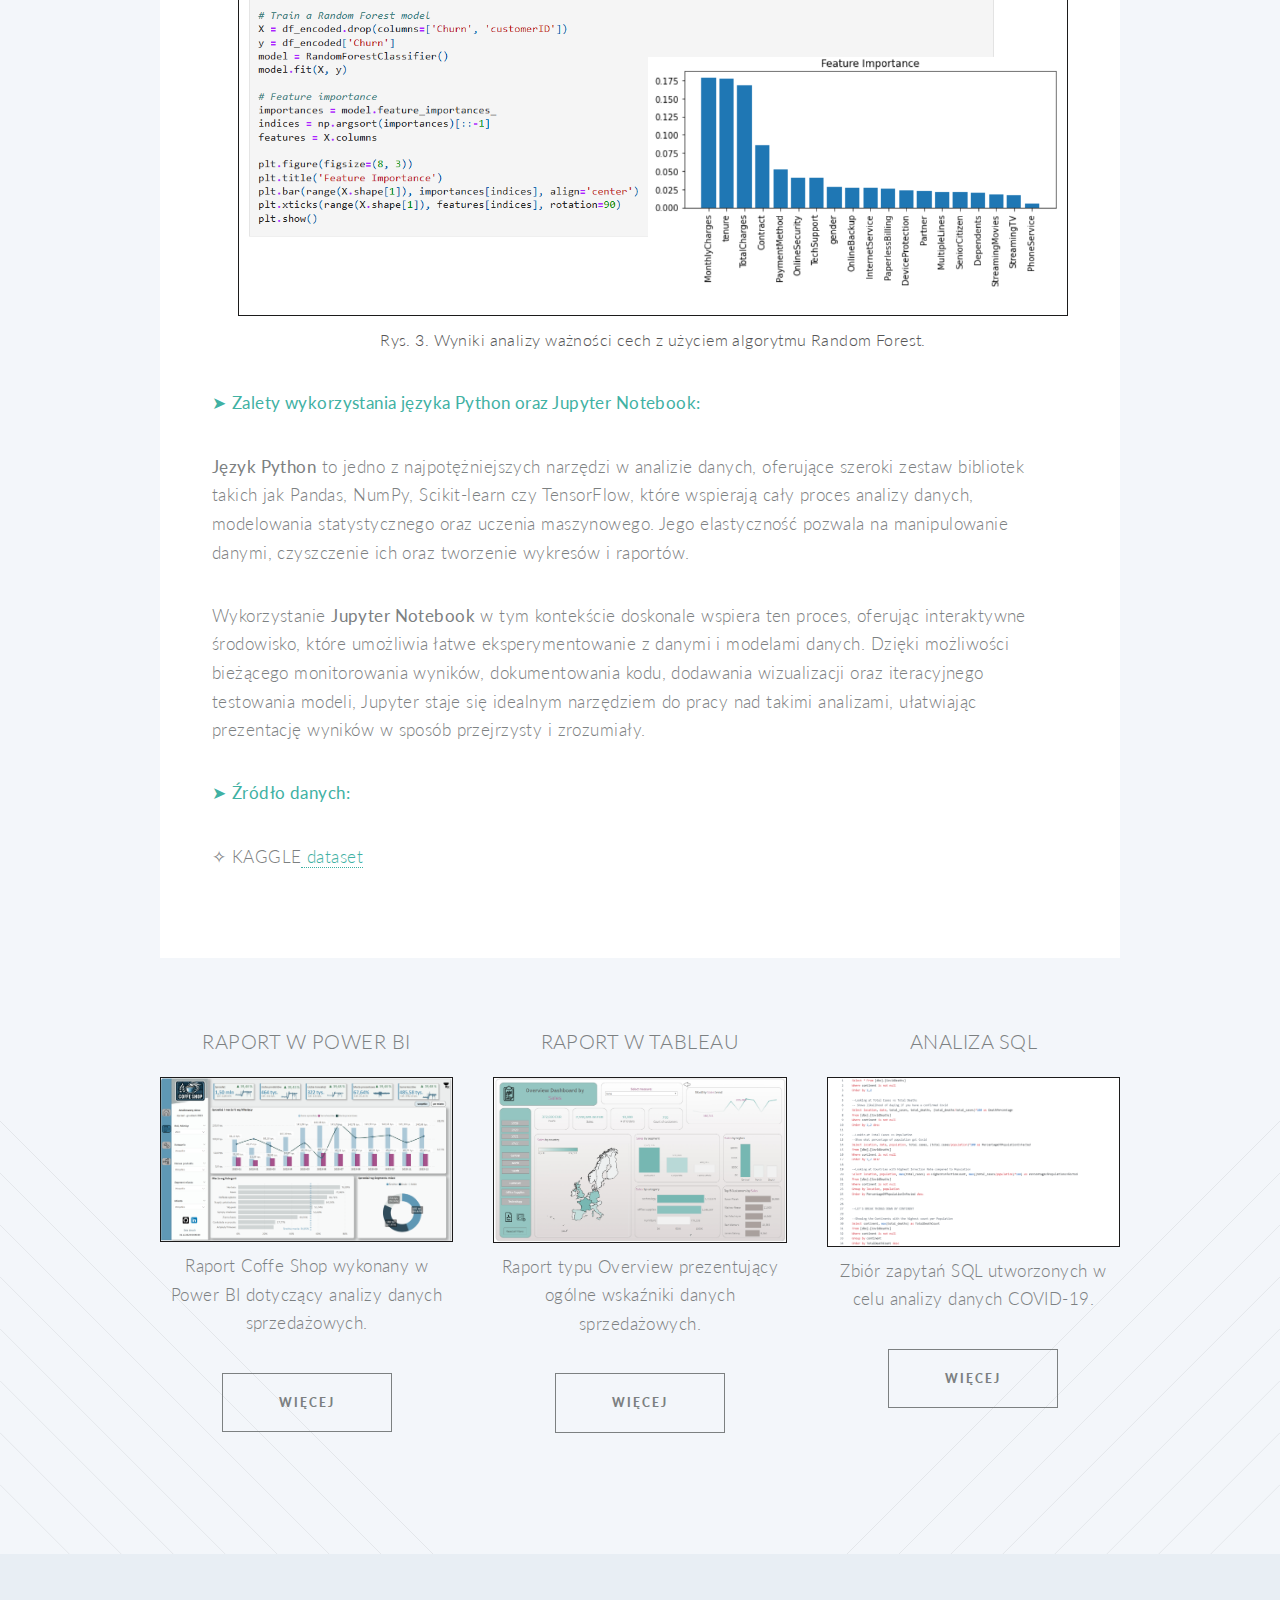
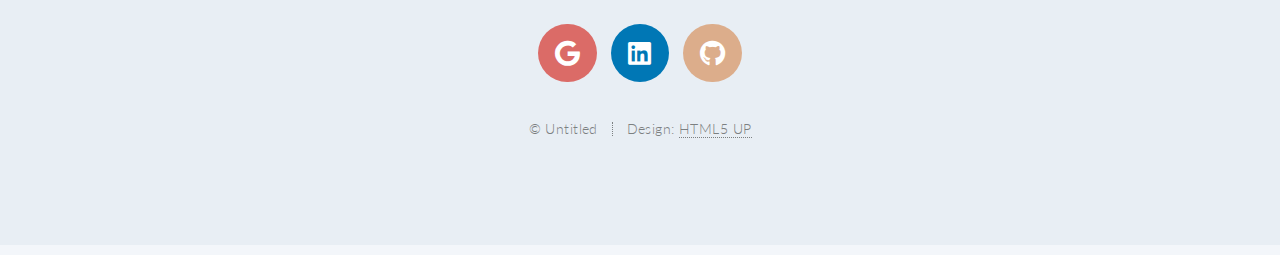
==== commit 717c8d98: "Zmiana_03_03_2025" ====
--- a/AnalizaPython.html
+++ b/AnalizaPython.html
@@ -141,7 +141,7 @@
 											<p>Wykorzystanie <b>Jupyter Notebook</b> w tym kontekście doskonale wspiera ten proces, oferując interaktywne środowisko, które umożliwia łatwe eksperymentowanie z danymi i modelami danych. Dzięki możliwości bieżącego monitorowania wyników, dokumentowania kodu, dodawania wizualizacji oraz iteracyjnego testowania modeli, Jupyter staje się idealnym narzędziem do pracy nad takimi analizami, ułatwiając prezentację wyników w sposób przejrzysty i zrozumiały.</p>
 
 											<a><p>➤ <b>Źródło danych:</b></p> </a>
-											<p>✧ KAGGLE<a href="https://www.kaggle.com/datasets/blastchar/telco-customer-churn/"> dataset</p>
+											<p>✧ KAGGLE<a href="https://www.kaggle.com/datasets/blastchar/telco-customer-churn/"> dataset </a></p>
 
 
 <!--
--- a/assets/css/main.css
+++ b/assets/css/main.css
@@ -2,7 +2,7 @@
 @import url("https://fonts.googleapis.com/css?family=Lato:300,400,900");
 
 /*
-	Twenty by HTML5 UP
+	Twenty  HTML5 UP
 	html5up.net | @ajlkn
 	Free for personal and commercial use under the CCA 3.0 license (html5up.net/license)
 */
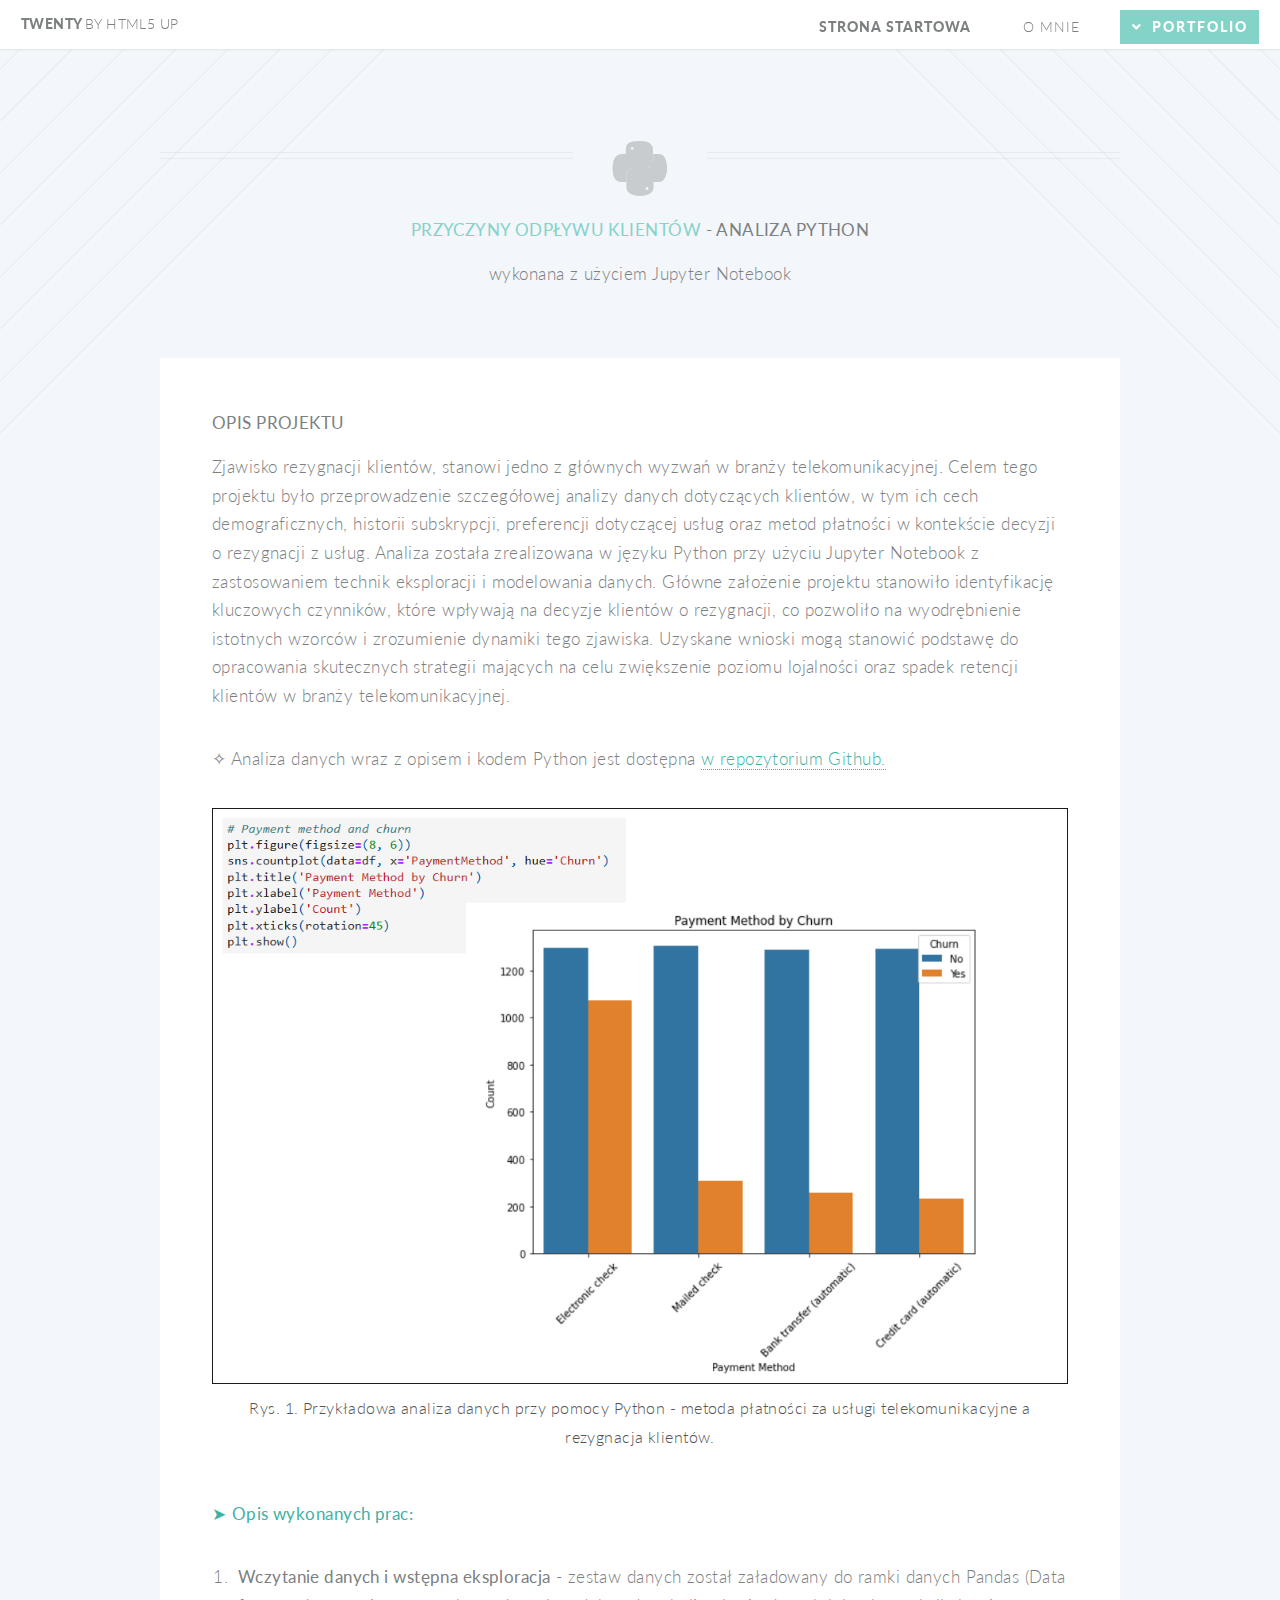
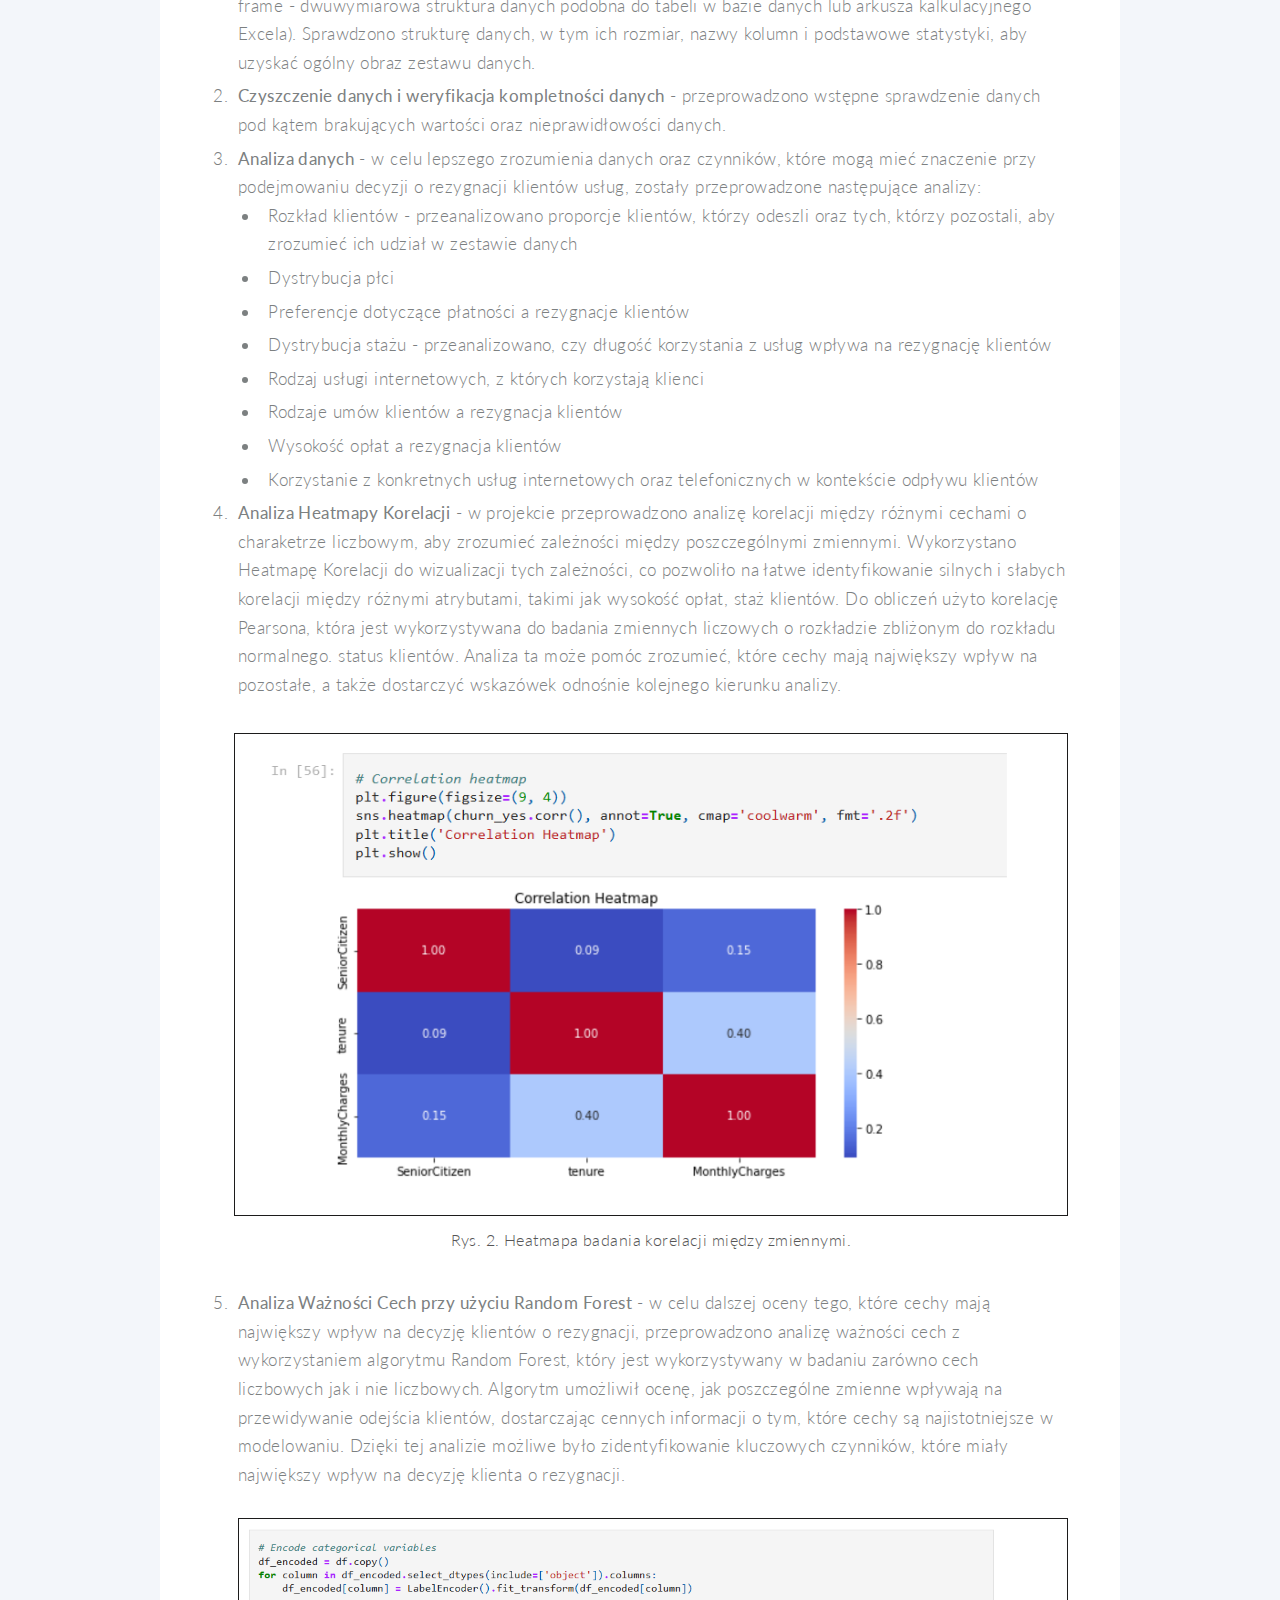
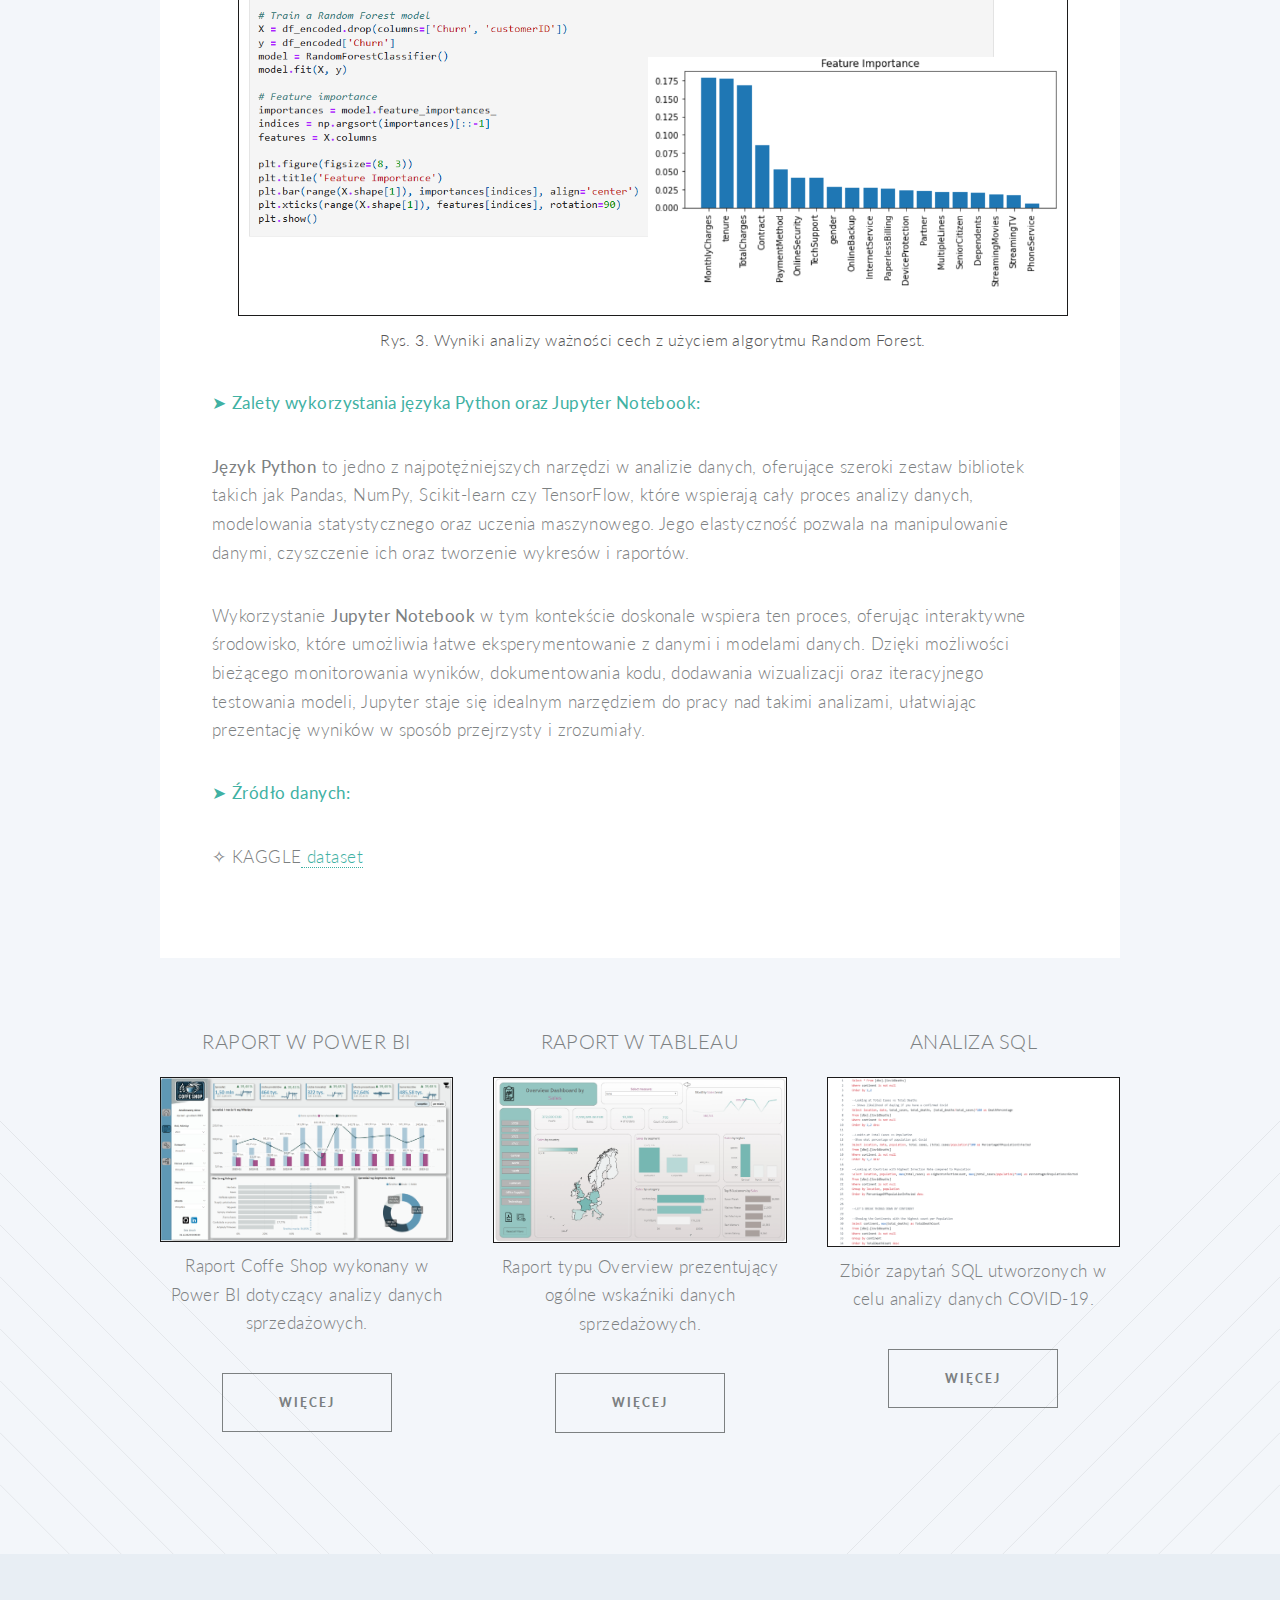
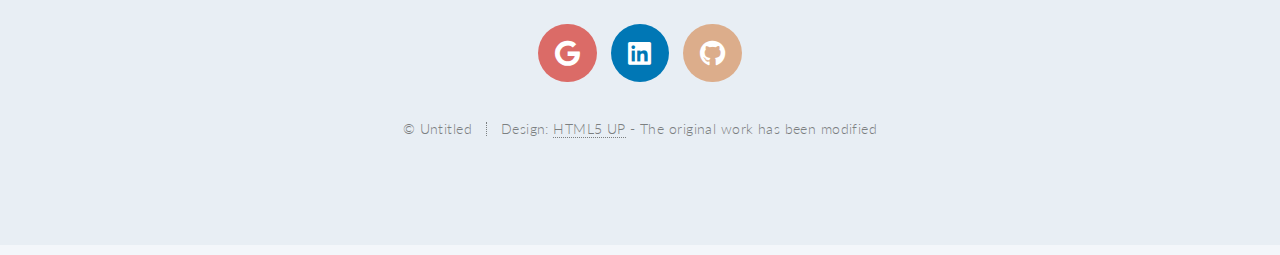
==== commit e310ce4d: "Poprawa błędów w linkach" ====
--- a/AnalizaPython.html
+++ b/AnalizaPython.html
@@ -6,7 +6,7 @@
 -->
 <html>
 	<head>
-		<title>Twenty by HTML5 UP</title>
+		<title>Katarzyna Tondaś - analiza danych</title>
 		<meta charset="utf-8" />
 		<meta name="viewport" content="width=device-width, initial-scale=1, user-scalable=no" />
 		<link rel="stylesheet" href="assets/css/main.css" />
@@ -29,8 +29,8 @@
 							<a href="Portfolio.html" class="button primary">Portfolio</a>
 							<ul>
 								<li><a href="CoffeShop.html">Coffe Shop - raport Power BI</a></li>
-								<li><a href="RaportTableau.html">Overview Dashboard - raport Tableau</a></li>
-								<li><a href="AnalizaPython.html">Powody odpływu klientów - analiza Python</a></li>
+								<li><a href="RaportTableau.html">Overview - raport Tableau</a></li>
+								<li><a href="AnalizaPython.html">Opływ klientów - analiza Python</a></li>
 								<li><a href="AnalizaSQL.html">COVID-19 - analiza SQL</a></li>
 							</ul>
 						</li>
@@ -294,7 +294,7 @@
 					</ul>
 
 					<ul class="copyright" style="margin: 20px; padding: 20px;">
-						<li>&copy; Untitled</li><li>Design: <a href="http://html5up.net">HTML5 UP</a></li>
+						<li>&copy; Untitled</li><li>Design: <a href="http://html5up.net">HTML5 UP</a> - The original work has been modified</li>
 					</ul>
 
 				</footer>
